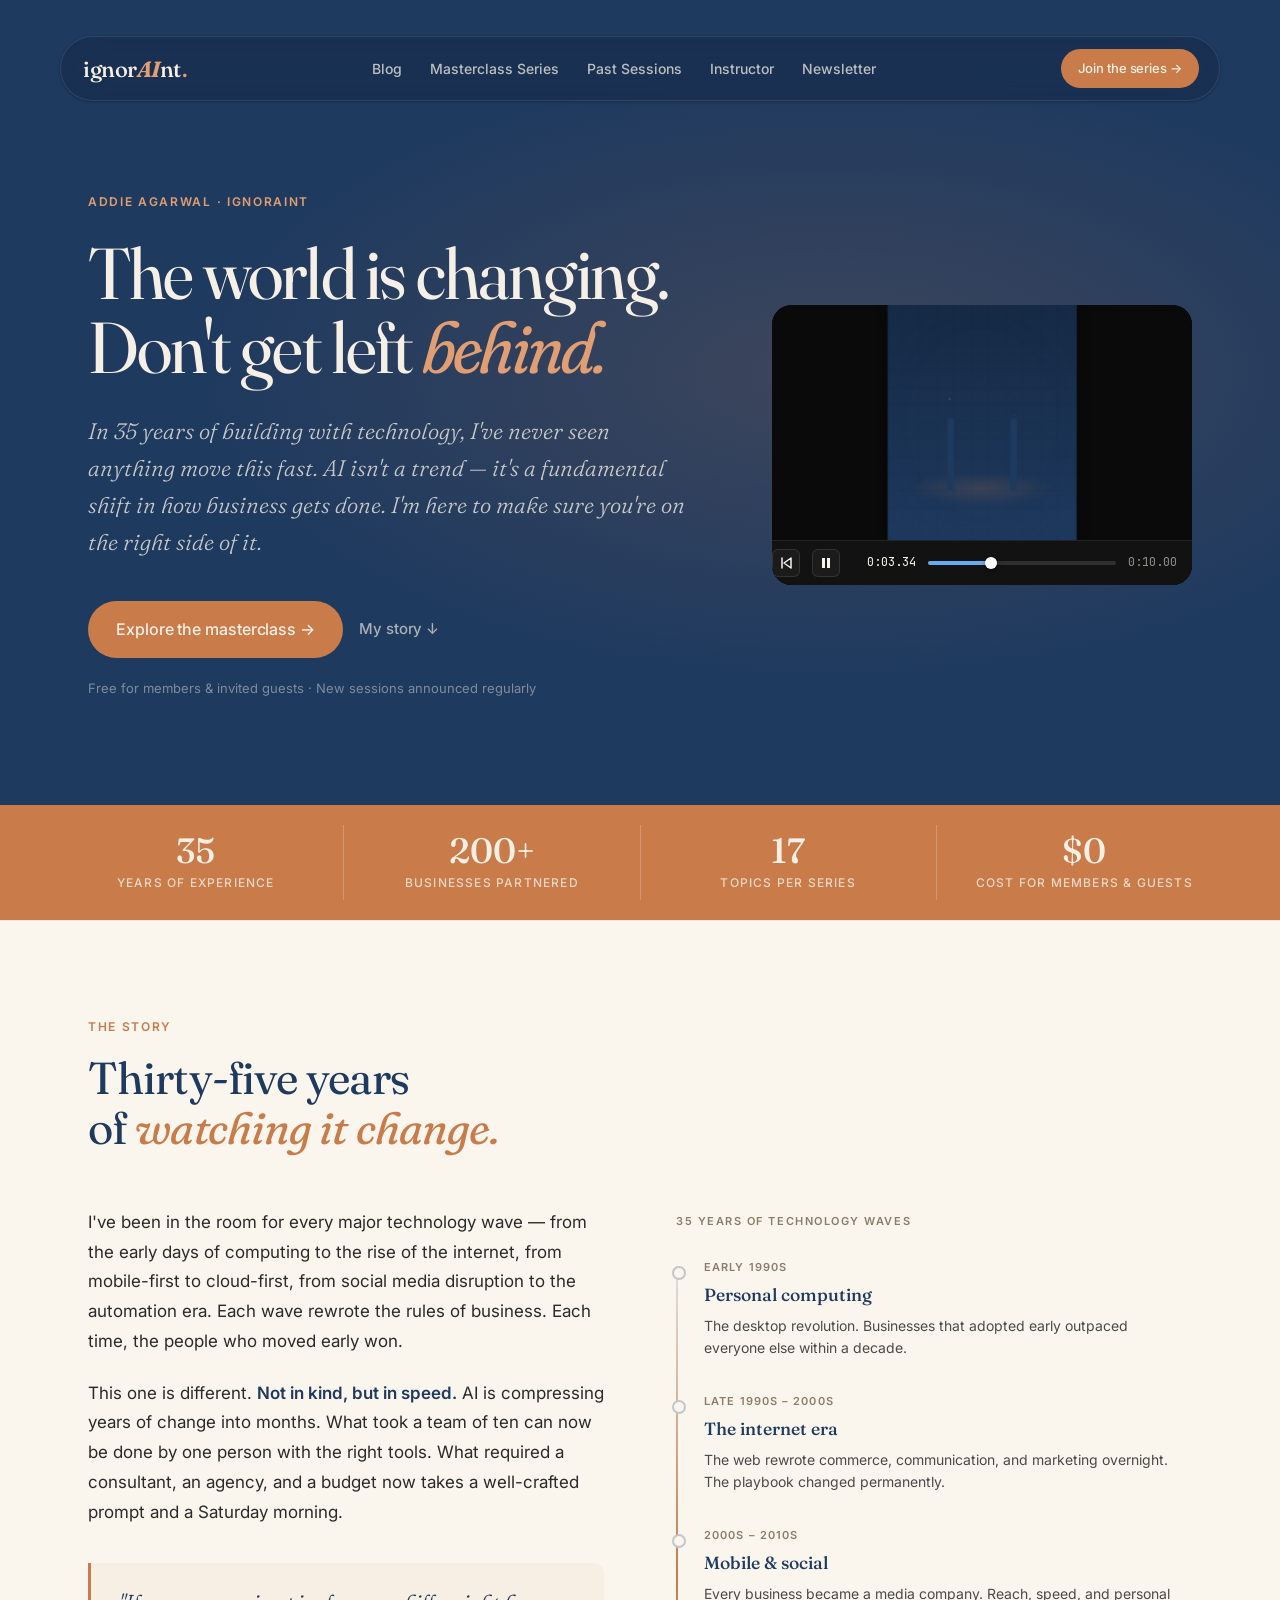
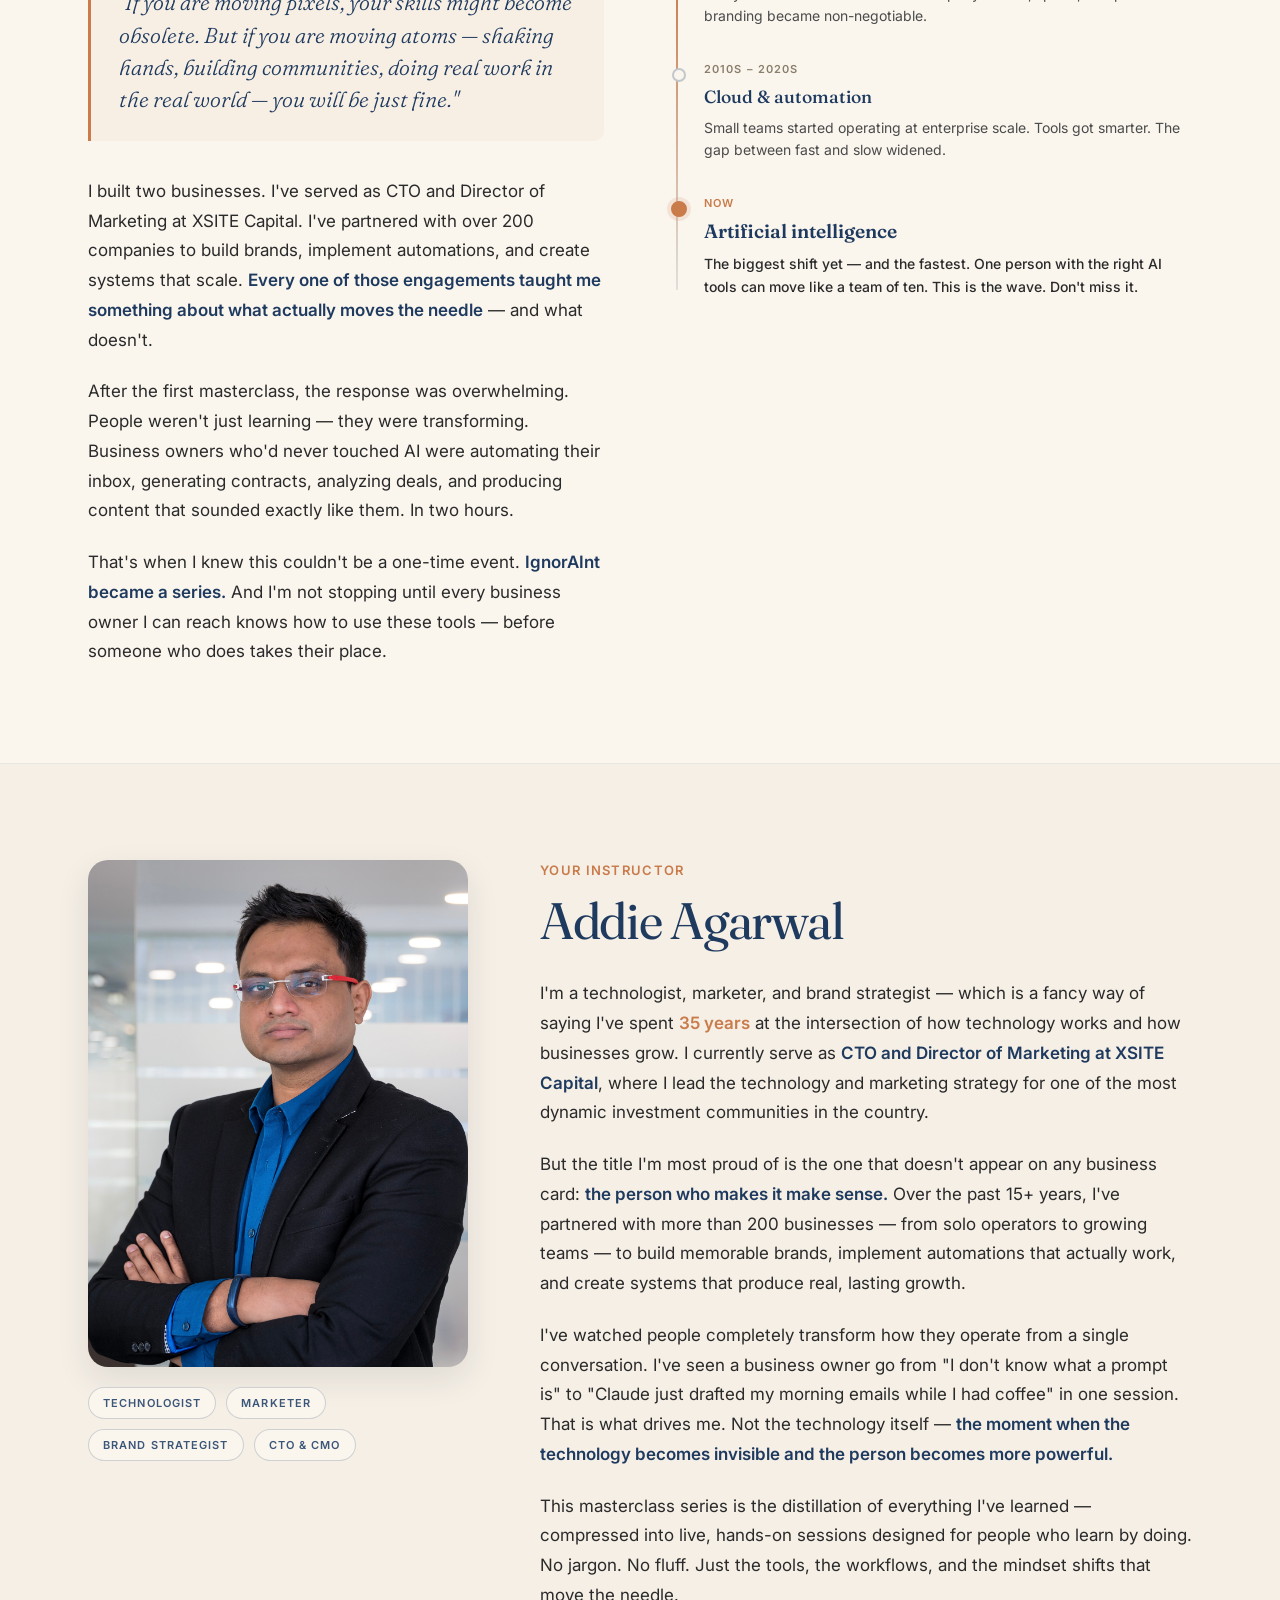
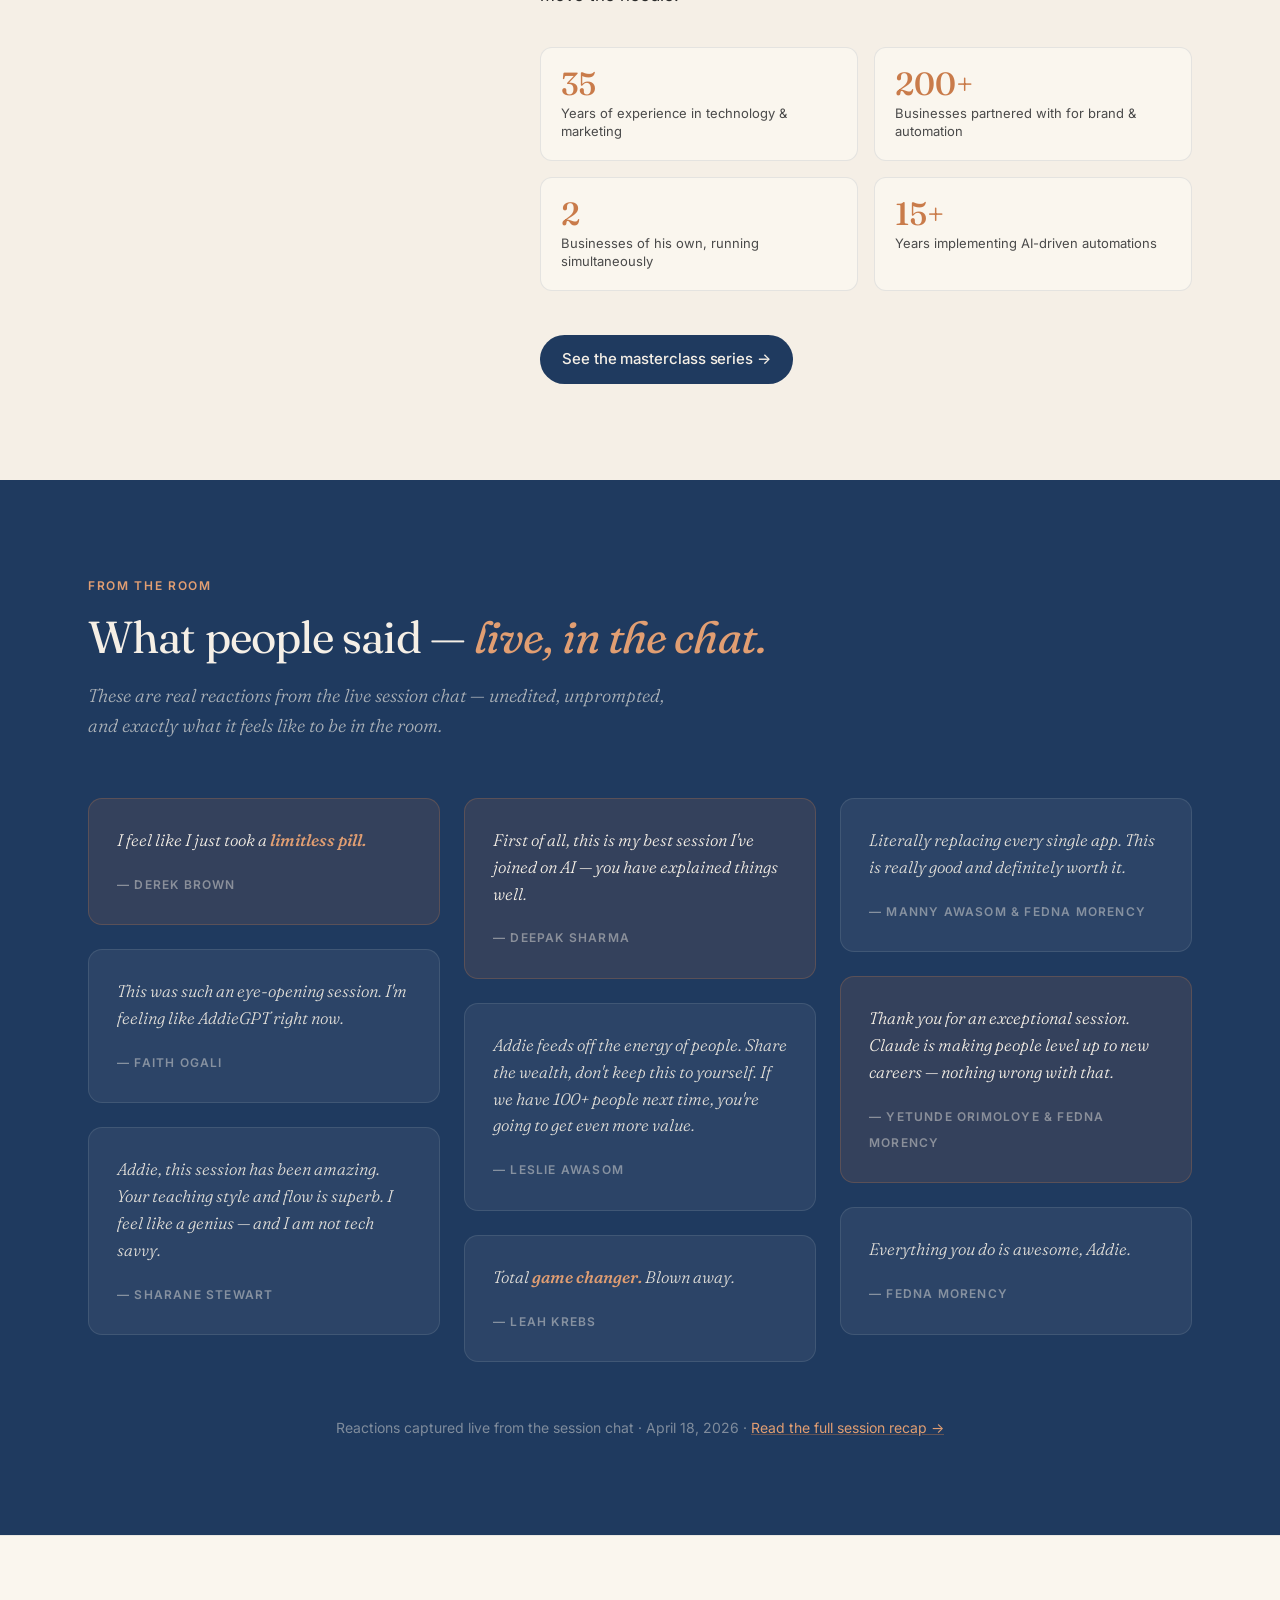
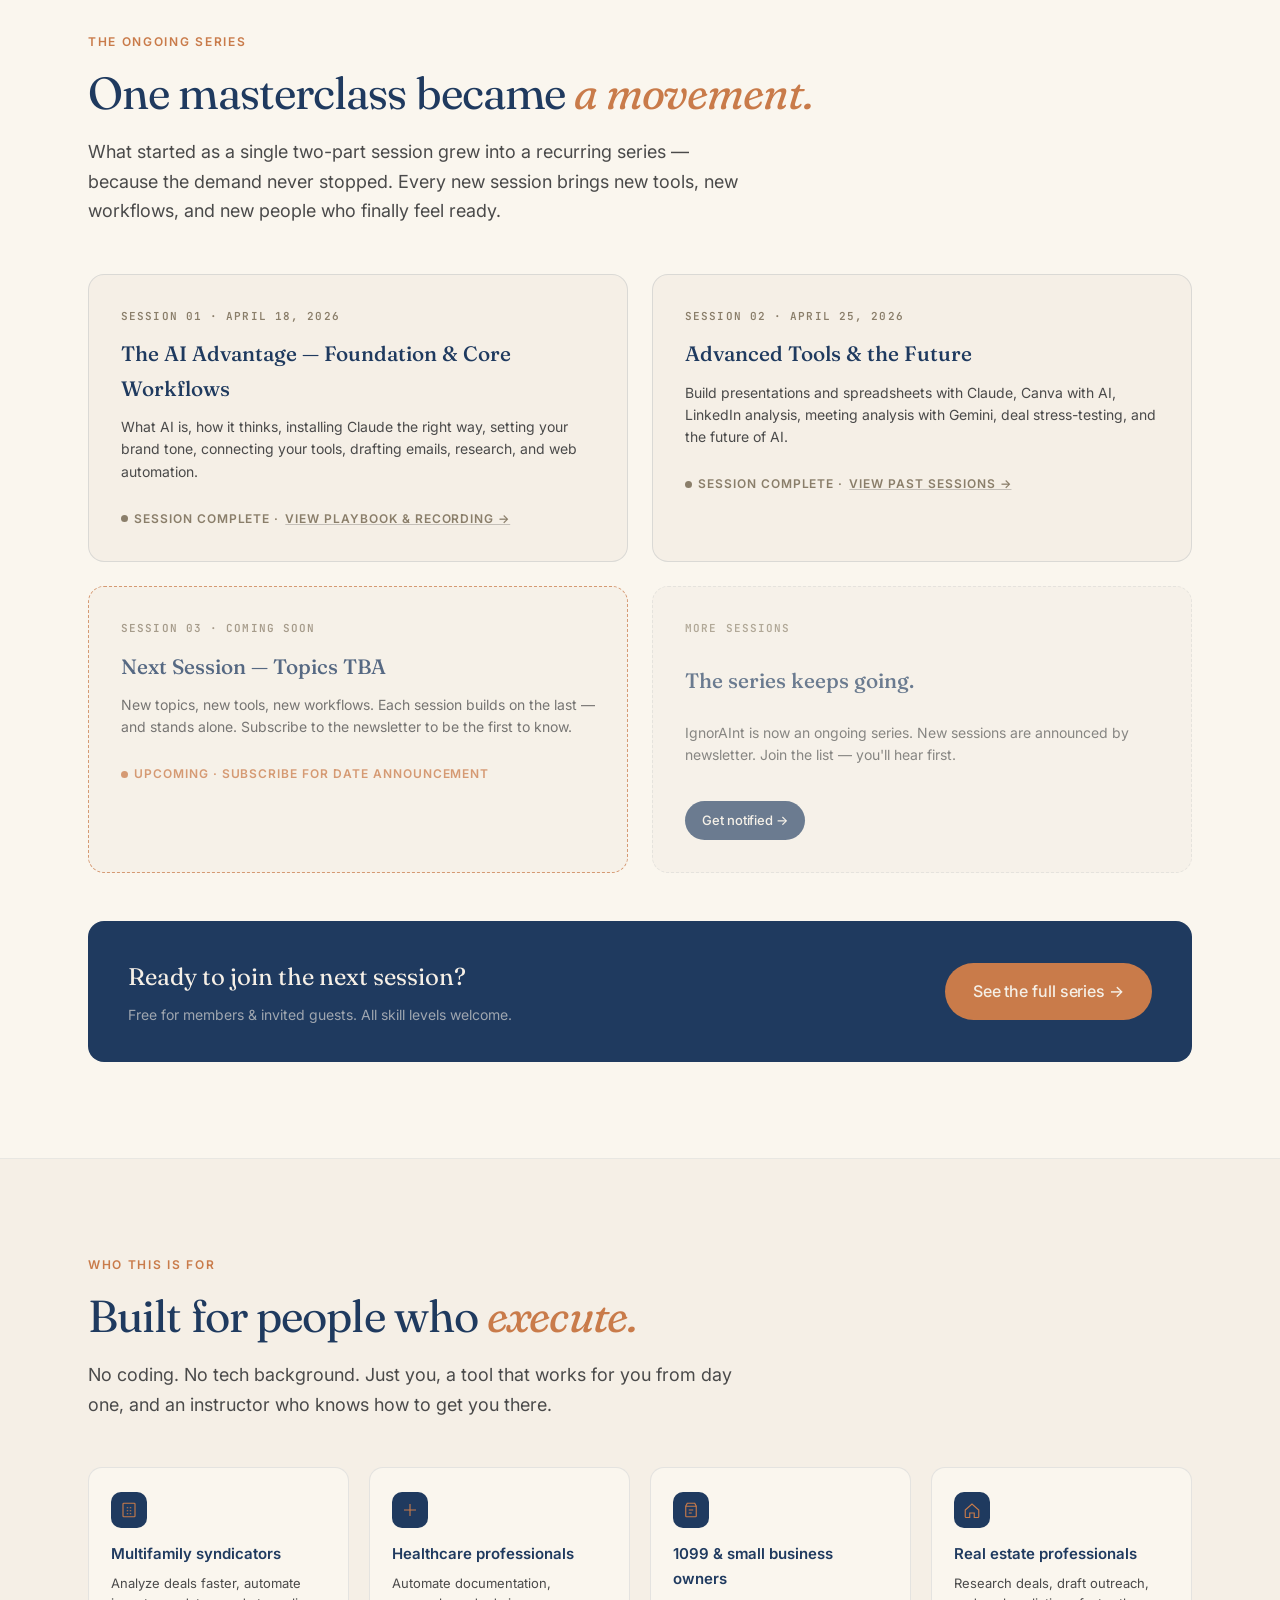
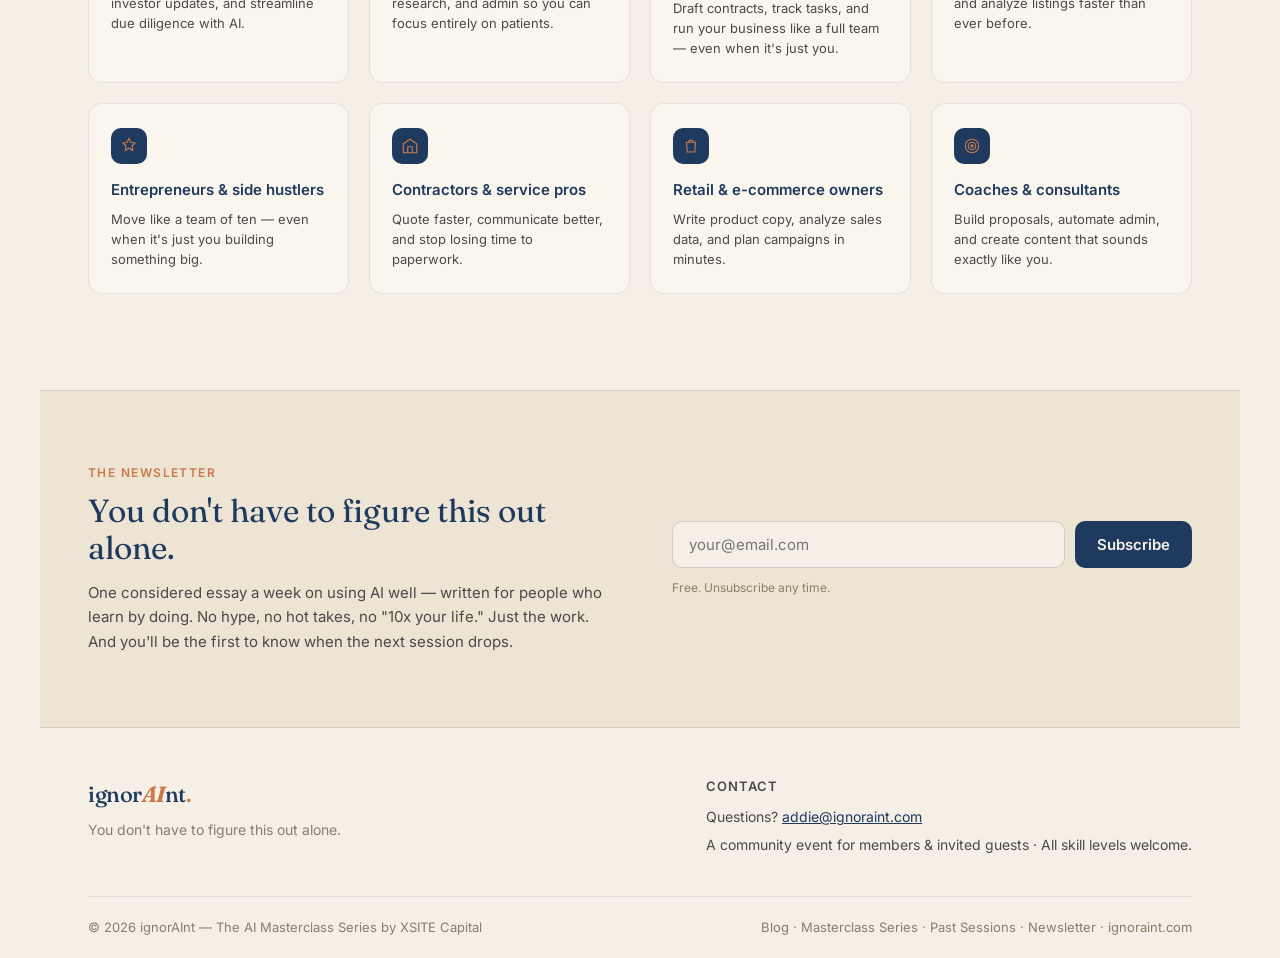
==== index.html @ 5e2929aa "Hero: arch animation replaces photo, blue extends behind nav - Wrap nav + hero + stat-bar in .page-h" ====
<!doctype html>
<html lang="en">
<head>
<meta charset="utf-8">
<title>IgnorAInt — AI Education for Business Owners, with Addie Agarwal</title>
<meta name="viewport" content="width=device-width,initial-scale=1">
<meta name="description" content="Addie Agarwal — technologist, marketer, and brand strategist with 35 years of experience — is teaching everyday business owners how to use AI. Don't get left behind.">
<meta name="author" content="Addie Agarwal">
<link rel="canonical" href="https://ignoraint.com/">

<!-- Open Graph -->
<meta property="og:type" content="website">
<meta property="og:site_name" content="IgnorAInt">
<meta property="og:title" content="IgnorAInt — AI Education for Business Owners, with Addie Agarwal">
<meta property="og:description" content="35 years building with technology. Now teaching business owners how to use AI before it's too late.">
<meta property="og:url" content="https://ignoraint.com/">
<meta property="og:image" content="https://ignoraint.com/assets/og-default.png">
<meta property="og:image:width" content="1200">
<meta property="og:image:height" content="630">
<meta property="og:locale" content="en_US">

<!-- Twitter -->
<meta name="twitter:card" content="summary_large_image">
<meta name="twitter:title" content="IgnorAInt — AI Education for Business Owners, with Addie Agarwal">
<meta name="twitter:description" content="35 years building with technology. Now teaching business owners how to use AI.">
<meta name="twitter:image" content="https://ignoraint.com/assets/og-default.png">

<!-- Icons -->
<link rel="icon" type="image/x-icon" href="/favicon.ico">
<link rel="icon" type="image/svg+xml" href="assets/mark.svg">
<link rel="apple-touch-icon" href="assets/mark.svg">

<!-- Fonts -->
<link rel="preconnect" href="https://fonts.googleapis.com">
<link rel="preconnect" href="https://fonts.gstatic.com" crossorigin>
<link href="https://fonts.googleapis.com/css2?family=Fraunces:opsz,wght@9..144,300;9..144,400;9..144,500;9..144,600;9..144,700;9..144,800&family=Inter:wght@300;400;500;600;700&display=swap" rel="stylesheet">

<!-- Design tokens -->
<link rel="stylesheet" href="colors_and_type.css">

<style>
/* ===================================================
   IgnorAInt — NEW HOMEPAGE
   Addie Agarwal · AI for Business Owners
=================================================== */

* { box-sizing: border-box; }

body {
  margin: 0;
  background: var(--paper);
  color: var(--fg-1);
  font-family: var(--font-sans);
  font-size: var(--fs-16);
  line-height: var(--lh-relaxed);
  -webkit-font-smoothing: antialiased;
  -moz-osx-font-smoothing: grayscale;
}

h1, h2, h3, h4, h5, h6 { margin: 0; }
p { margin: 0; }

.wrap {
  max-width: 1200px;
  margin: 0 auto;
  padding: 0 48px;
}

::selection { background: var(--ember); color: var(--paper); }
:focus-visible { outline: 2px solid var(--ember); outline-offset: 2px; border-radius: 4px; }

/* ============ NAV ============ */
.site-nav-outer {
  position: sticky;
  top: 16px;
  z-index: 50;
  padding: 0 24px;
  margin-top: 16px;
}
.site-nav {
  max-width: 1160px;
  margin: 0 auto;
  display: flex;
  align-items: center;
  justify-content: space-between;
  padding: 12px 20px 12px 22px;
  background: rgba(245, 239, 230, 0.82);
  backdrop-filter: blur(18px);
  -webkit-backdrop-filter: blur(18px);
  border: 1px solid rgba(31,58,95,0.14);
  border-radius: 999px;
  box-shadow: 0 1px 3px rgba(31,38,47,.08), 0 1px 2px rgba(31,38,47,.04);
}
.nav-word {
  font-family: var(--font-serif);
  font-weight: 500;
  font-size: 22px;
  letter-spacing: -0.02em;
  color: var(--ink);
  text-decoration: none;
  display: inline-flex;
  align-items: baseline;
}
.nav-word .ai { color: var(--ember); font-weight: 700; font-style: italic; }
.nav-word .dot-period { color: var(--ember); margin-left: 1px; }
.nav-mid {
  display: flex;
  gap: 28px;
  font-family: var(--font-sans);
  font-size: 14px;
  font-weight: 500;
}
.nav-mid a {
  color: var(--fg-1);
  text-decoration: none;
  transition: color 200ms;
}
.nav-mid a:hover { color: var(--ember); }
.btn {
  font-family: var(--font-sans);
  font-size: 15px;
  font-weight: 500;
  padding: 12px 22px;
  border-radius: 999px;
  border: none;
  cursor: pointer;
  text-decoration: none;
  display: inline-flex;
  align-items: center;
  gap: 8px;
  transition: all 200ms;
  letter-spacing: -0.005em;
  white-space: nowrap;
}
.btn-sm { font-size: 13px; padding: 9px 17px; }
.btn-primary { background: var(--ink); color: var(--paper); }
.btn-primary:hover { background: var(--ink-deep); transform: translateY(-1px); box-shadow: 0 4px 12px rgba(31,38,47,.08); }
.btn-accent { background: var(--ember); color: var(--paper); }
.btn-accent:hover { background: var(--ember-deep); transform: translateY(-1px); }
.btn-ghost { background: transparent; color: var(--ink); padding: 12px 4px; }
.btn-ghost:hover { color: var(--ember); }

/* Mobile nav */
.nav-toggle {
  display: none;
  flex-direction: column;
  justify-content: center;
  align-items: center;
  width: 40px; height: 40px;
  background: transparent;
  border: none;
  cursor: pointer;
  border-radius: 8px;
  position: relative;
}
.nav-toggle span {
  position: absolute;
  width: 20px; height: 1.5px;
  background: var(--ink);
  transition: all 200ms;
}
.nav-toggle span:nth-child(1) { top: 13px; }
.nav-toggle span:nth-child(2) { top: 19px; }
.nav-toggle span:nth-child(3) { top: 25px; }
.nav-toggle[aria-expanded="true"] span:nth-child(1) { top: 19px; transform: rotate(45deg); }
.nav-toggle[aria-expanded="true"] span:nth-child(2) { opacity: 0; }
.nav-toggle[aria-expanded="true"] span:nth-child(3) { top: 19px; transform: rotate(-45deg); }
.nav-drawer {
  display: none;
  flex-direction: column;
  background: var(--paper-tint);
  border: 1px solid rgba(31,58,95,.1);
  border-radius: 16px;
  margin-top: 8px;
  padding: 8px 0;
  box-shadow: 0 4px 12px rgba(31,38,47,.08);
}
.nav-drawer.open { display: flex; }
.nav-drawer a {
  font-size: 15px;
  font-weight: 500;
  color: var(--fg-1);
  text-decoration: none;
  padding: 14px 22px;
  border-bottom: 1px solid rgba(31,58,95,.06);
  transition: color 180ms;
}
.nav-drawer a:last-child { border-bottom: none; }
.nav-drawer a:hover { color: var(--ember); }
@media (max-width: 800px) {
  .nav-mid { display: none; }
  .nav-toggle { display: flex; }
  .site-nav-outer { padding: 0 16px; }
  .site-nav { padding: 10px 14px 10px 18px; }
  .nav-word { font-size: 19px; }
}

/* ============ HERO ============ */
.hero-outer {
  color: var(--paper);
  min-height: 80vh;
  display: flex;
  align-items: center;
  position: relative;
  overflow: hidden;
}
.hero-outer::before {
  content: '';
  position: absolute;
  inset: 0;
  background: radial-gradient(ellipse 70% 60% at 65% 40%, rgba(201,123,74,0.18) 0%, transparent 70%);
  pointer-events: none;
}
.hero-grid {
  max-width: 1200px;
  margin: 0 auto;
  padding: 96px 48px;
  display: grid;
  grid-template-columns: 1fr 420px;
  gap: 80px;
  align-items: center;
  position: relative;
  z-index: 1;
  width: 100%;
}
.hero-kicker {
  font-family: var(--font-sans);
  font-size: 12px;
  font-weight: 600;
  text-transform: uppercase;
  letter-spacing: 0.14em;
  color: var(--ember-soft);
  margin-bottom: 24px;
}
.hero-h1 {
  font-family: var(--font-serif);
  font-weight: 400;
  font-size: clamp(2.8rem, 5vw + 0.5rem, 5.5rem);
  line-height: 1.04;
  letter-spacing: -0.025em;
  color: var(--paper);
  margin: 0 0 28px;
  font-variation-settings: "opsz" 96, "SOFT" 10;
}
.hero-h1 em {
  color: var(--ember-soft);
  font-style: italic;
  font-variation-settings: "opsz" 96, "SOFT" 80;
}
.hero-lede {
  font-family: var(--font-serif);
  font-weight: 300;
  font-size: clamp(1.1rem, 2vw, 1.4rem);
  line-height: 1.65;
  color: rgba(245,239,230,0.78);
  font-style: italic;
  margin: 0 0 40px;
  max-width: 54ch;
  font-variation-settings: "opsz" 24, "SOFT" 50;
}
.hero-ctas {
  display: flex;
  gap: 16px;
  flex-wrap: wrap;
  align-items: center;
}
.hero-ctas .btn-primary {
  background: var(--ember);
  color: var(--paper);
  font-size: 16px;
  padding: 15px 28px;
}
.hero-ctas .btn-primary:hover { background: var(--ember-deep); }
.hero-ctas .btn-ghost {
  color: rgba(245,239,230,0.65);
  font-size: 15px;
  padding: 0;
}
.hero-ctas .btn-ghost:hover { color: var(--ember-soft); }
.hero-note {
  margin-top: 20px;
  font-size: 13px;
  color: rgba(245,239,230,0.45);
  font-family: var(--font-sans);
}
.hero-portrait-wrap {
  position: relative;
}
.hero-portrait {
  width: 100%;
  aspect-ratio: 3/4;
  object-fit: cover;
  object-position: top center;
  border-radius: 20px;
  display: block;
  filter: brightness(0.95) contrast(1.04);
  box-shadow: 0 24px 64px rgba(0,0,0,0.4);
}
.hero-portrait-label {
  position: absolute;
  bottom: -18px;
  left: 50%;
  transform: translateX(-50%);
  background: var(--ember);
  color: var(--paper);
  font-family: var(--font-sans);
  font-size: 12px;
  font-weight: 600;
  text-transform: uppercase;
  letter-spacing: 0.1em;
  padding: 8px 20px;
  border-radius: 999px;
  white-space: nowrap;
  box-shadow: 0 4px 14px rgba(201,123,74,0.4);
}

/* Stat bar under hero */
.stat-bar {
  background: var(--ember);
  color: var(--paper);
  padding: 20px 48px;
}
.stat-bar-inner {
  max-width: 1200px;
  margin: 0 auto;
  display: flex;
  gap: 0;
  align-items: center;
}
.stat-item {
  flex: 1;
  text-align: center;
  padding: 8px 20px;
  border-right: 1px solid rgba(245,239,230,0.25);
}
.stat-item:last-child { border-right: none; }
.stat-num {
  font-family: var(--font-serif);
  font-size: 2.2rem;
  font-weight: 500;
  line-height: 1;
  font-variation-settings: "opsz" 36;
}
.stat-label {
  font-size: 12px;
  font-weight: 500;
  text-transform: uppercase;
  letter-spacing: 0.1em;
  margin-top: 4px;
  opacity: 0.8;
}

/* ============ SECTION BASE ============ */
.section {
  padding: 96px 0;
}
.section-inner {
  max-width: 1200px;
  margin: 0 auto;
  padding: 0 48px;
}
.eyebrow-inline {
  font-family: var(--font-sans);
  font-size: 12px;
  font-weight: 600;
  text-transform: uppercase;
  letter-spacing: 0.14em;
  color: var(--ember);
  display: block;
  margin-bottom: 16px;
}
.section-title {
  font-family: var(--font-serif);
  font-weight: 400;
  font-size: clamp(2rem, 3.5vw, 3rem);
  line-height: 1.1;
  letter-spacing: -0.02em;
  color: var(--ink);
  font-variation-settings: "opsz" 48;
  margin: 0 0 20px;
}
.section-title em {
  color: var(--ember);
  font-style: italic;
  font-variation-settings: "opsz" 48, "SOFT" 60;
}
.section-sub {
  font-size: var(--fs-18);
  color: var(--fg-2);
  max-width: 60ch;
  line-height: 1.65;
}

/* ============ STORY SECTION ============ */
.story-section {
  background: var(--paper-tint);
  border-top: 1px solid rgba(31,58,95,0.08);
  border-bottom: 1px solid rgba(31,58,95,0.08);
}
.story-header {
  margin-bottom: 56px;
}
.story-grid {
  display: grid;
  grid-template-columns: 1fr 1fr;
  gap: 72px;
  align-items: start;
}
.story-text p {
  font-family: var(--font-sans);
  font-size: 17px;
  line-height: 1.75;
  color: var(--fg-1);
  margin-bottom: 22px;
}
.story-text p:last-child { margin-bottom: 0; }
.story-text strong { color: var(--ink); font-weight: 600; }
.story-pull {
  border-left: 3px solid var(--ember);
  padding: 24px 28px;
  margin: 36px 0;
  background: rgba(201,123,74,0.06);
  border-radius: 0 10px 10px 0;
}
.story-pull blockquote {
  font-family: var(--font-serif);
  font-style: italic;
  font-weight: 300;
  font-size: 1.35rem;
  line-height: 1.5;
  color: var(--ink);
  margin: 0;
  font-variation-settings: "opsz" 24, "SOFT" 60;
}
/* Timeline */
.story-timeline {
  padding-top: 4px;
}
.timeline-label {
  font-family: var(--font-sans);
  font-size: 11px;
  font-weight: 600;
  text-transform: uppercase;
  letter-spacing: 0.14em;
  color: var(--fg-3);
  margin-bottom: 28px;
}
.tl-items {
  display: flex;
  flex-direction: column;
  gap: 0;
  position: relative;
}
.tl-items::before {
  content: '';
  position: absolute;
  left: 0;
  top: 8px;
  bottom: 8px;
  width: 2px;
  background: linear-gradient(to bottom, rgba(31,58,95,0.12), var(--ember), rgba(31,58,95,0.12));
}
.tl-item {
  padding: 0 0 32px 28px;
  position: relative;
}
.tl-item::before {
  content: '';
  position: absolute;
  left: -4px;
  top: 8px;
  width: 10px;
  height: 10px;
  border-radius: 50%;
  background: var(--paper-tint);
  border: 2px solid rgba(31,58,95,0.25);
}
.tl-item:last-child { padding-bottom: 0; }
.tl-item-now::before {
  background: var(--ember);
  border-color: var(--ember);
  width: 12px;
  height: 12px;
  left: -5px;
  top: 7px;
  box-shadow: 0 0 0 4px rgba(201,123,74,0.15);
}
.tl-era {
  font-family: var(--font-sans);
  font-size: 11px;
  font-weight: 600;
  text-transform: uppercase;
  letter-spacing: 0.1em;
  color: var(--fg-3);
  margin-bottom: 4px;
}
.tl-item-now .tl-era { color: var(--ember); }
.tl-title {
  font-family: var(--font-serif);
  font-weight: 500;
  font-size: 1.1rem;
  color: var(--ink);
  margin-bottom: 6px;
  font-variation-settings: "opsz" 18;
}
.tl-item-now .tl-title {
  font-size: 1.2rem;
  font-weight: 600;
}
.tl-desc {
  font-size: 14px;
  color: var(--fg-2);
  line-height: 1.6;
}
.tl-item-now .tl-desc { color: var(--fg-1); font-weight: 500; }

/* ============ ABOUT / INSTRUCTOR ============ */
.instructor-section {
  background: var(--paper);
}
.instructor-grid {
  display: grid;
  grid-template-columns: 380px 1fr;
  gap: 72px;
  align-items: start;
}
.instructor-portrait-wrap {
  position: sticky;
  top: 100px;
}
.instructor-portrait {
  width: 100%;
  aspect-ratio: 3/4;
  object-fit: cover;
  object-position: top center;
  border-radius: 20px;
  display: block;
  box-shadow: 0 12px 32px rgba(31,38,47,.1);
}
.instructor-badge {
  display: flex;
  gap: 10px;
  margin-top: 20px;
  flex-wrap: wrap;
}
.badge {
  font-family: var(--font-sans);
  font-size: 11px;
  font-weight: 600;
  text-transform: uppercase;
  letter-spacing: 0.1em;
  padding: 6px 14px;
  border-radius: 999px;
  border: 1.5px solid rgba(31,58,95,0.2);
  color: var(--ink-soft);
  background: var(--paper-tint);
}
.instructor-content {}
.instructor-role {
  font-family: var(--font-sans);
  font-size: 13px;
  font-weight: 600;
  text-transform: uppercase;
  letter-spacing: 0.1em;
  color: var(--ember);
  margin-bottom: 12px;
}
.instructor-name {
  font-family: var(--font-serif);
  font-weight: 400;
  font-size: clamp(2.2rem, 4vw, 3.5rem);
  line-height: 1.05;
  letter-spacing: -0.025em;
  color: var(--ink);
  margin-bottom: 32px;
  font-variation-settings: "opsz" 72;
}
.instructor-bio p {
  font-size: 17px;
  line-height: 1.75;
  color: var(--fg-1);
  margin-bottom: 22px;
}
.instructor-bio p:last-child { margin-bottom: 0; }
.instructor-bio strong { color: var(--ink); font-weight: 600; }
.instructor-bio em {
  color: var(--ember);
  font-style: normal;
  font-weight: 600;
}
.credentials-grid {
  display: grid;
  grid-template-columns: 1fr 1fr;
  gap: 16px;
  margin: 36px 0;
}
.credential-card {
  background: var(--paper-tint);
  border: 1px solid rgba(31,58,95,0.1);
  border-radius: 12px;
  padding: 20px;
}
.credential-num {
  font-family: var(--font-serif);
  font-size: 2rem;
  font-weight: 500;
  color: var(--ember);
  line-height: 1;
  font-variation-settings: "opsz" 36;
}
.credential-label {
  font-size: 13px;
  color: var(--fg-2);
  margin-top: 4px;
  line-height: 1.4;
}

/* ============ TESTIMONIALS ============ */
.testimonials-section {
  background: var(--ink);
  color: var(--paper);
  padding: 96px 0;
}
.testimonials-section .eyebrow-inline { color: var(--ember-soft); }
.testimonials-section .section-title { color: var(--paper); }
.testimonials-section .section-title em {
  color: var(--ember-soft);
  font-style: italic;
}
.testi-intro {
  font-family: var(--font-serif);
  font-style: italic;
  font-weight: 300;
  font-size: 1.15rem;
  color: rgba(245,239,230,0.65);
  margin-top: 12px;
  max-width: 55ch;
  line-height: 1.65;
  font-variation-settings: "opsz" 20, "SOFT" 50;
}
.testimonials-masonry {
  column-count: 3;
  column-gap: 24px;
  margin-top: 56px;
}
.testi-card {
  break-inside: avoid;
  background: rgba(245,239,230,0.06);
  border: 1px solid rgba(245,239,230,0.1);
  border-radius: 14px;
  padding: 28px;
  margin-bottom: 24px;
}
.testi-card blockquote {
  font-family: var(--font-serif);
  font-weight: 300;
  font-style: italic;
  font-size: 1.05rem;
  line-height: 1.6;
  color: rgba(245,239,230,0.9);
  margin: 0 0 16px;
  font-variation-settings: "opsz" 18, "SOFT" 50;
}
.testi-card blockquote em {
  color: var(--ember-soft);
  font-style: inherit;
  font-weight: 500;
}
.testi-card cite {
  font-family: var(--font-sans);
  font-size: 12px;
  font-weight: 600;
  text-transform: uppercase;
  letter-spacing: 0.1em;
  color: rgba(245,239,230,0.45);
  font-style: normal;
}
.testi-card.featured {
  background: rgba(201,123,74,0.12);
  border-color: rgba(201,123,74,0.25);
}
.testi-card.featured blockquote { color: var(--paper); }
.testi-source {
  text-align: center;
  margin-top: 48px;
}
.testi-source p {
  font-size: 14px;
  color: rgba(245,239,230,0.45);
}
.testi-source a {
  color: var(--ember-soft);
  text-decoration: underline;
  text-decoration-color: rgba(201,123,74,0.4);
}
.testi-source a:hover { color: var(--ember-soft); opacity: 0.8; }

/* ============ SERIES SECTION ============ */
.series-section {
  background: var(--paper-tint);
  border-top: 1px solid rgba(31,58,95,0.08);
  border-bottom: 1px solid rgba(31,58,95,0.08);
}
.series-grid {
  display: grid;
  grid-template-columns: repeat(2, 1fr);
  gap: 24px;
  margin-top: 48px;
}
.series-card {
  background: var(--paper);
  border: 1px solid rgba(31,58,95,0.12);
  border-radius: 16px;
  padding: 32px;
  position: relative;
  transition: box-shadow 200ms, transform 200ms;
}
.series-card:hover {
  box-shadow: 0 8px 24px rgba(31,38,47,.08);
  transform: translateY(-2px);
}
.series-card-num {
  font-family: var(--font-mono, monospace);
  font-size: 11px;
  font-weight: 600;
  text-transform: uppercase;
  letter-spacing: 0.1em;
  color: var(--fg-3);
  margin-bottom: 12px;
}
.series-card-title {
  font-family: var(--font-serif);
  font-weight: 500;
  font-size: 1.3rem;
  color: var(--ink);
  margin-bottom: 10px;
  font-variation-settings: "opsz" 20;
}
.series-card-desc {
  font-size: 14px;
  color: var(--fg-2);
  line-height: 1.6;
  margin-bottom: 20px;
}
.series-card-status {
  display: inline-flex;
  align-items: center;
  gap: 6px;
  font-size: 12px;
  font-weight: 600;
  text-transform: uppercase;
  letter-spacing: 0.08em;
}
.status-dot {
  width: 7px; height: 7px;
  border-radius: 50%;
}
.status-complete { color: var(--fg-3); }
.status-complete .status-dot { background: var(--fg-3); }
.status-upcoming { color: var(--ember); }
.status-upcoming .status-dot { background: var(--ember); animation: pulse 1.5s infinite; }
@keyframes pulse {
  0%, 100% { opacity: 1; }
  50% { opacity: 0.4; }
}
.series-cta-bar {
  margin-top: 48px;
  background: var(--ink);
  border-radius: 16px;
  padding: 36px 40px;
  display: flex;
  align-items: center;
  justify-content: space-between;
  gap: 24px;
  flex-wrap: wrap;
}
.series-cta-bar h3 {
  font-family: var(--font-serif);
  font-weight: 400;
  font-size: 1.5rem;
  color: var(--paper);
  margin-bottom: 6px;
  font-variation-settings: "opsz" 24;
}
.series-cta-bar p {
  font-size: 14px;
  color: rgba(245,239,230,0.6);
}

/* ============ WHO SECTION ============ */
.who-section { background: var(--paper); }
.audience-grid {
  display: grid;
  grid-template-columns: repeat(4, 1fr);
  gap: 20px;
  margin-top: 48px;
}
.aud-card {
  background: var(--paper-tint);
  border: 1px solid rgba(31,58,95,0.1);
  border-radius: 14px;
  padding: 24px 22px;
  transition: border-color 200ms, box-shadow 200ms;
}
.aud-card:hover {
  border-color: var(--ember);
  box-shadow: 0 4px 16px rgba(201,123,74,0.08);
}
.aud-mark {
  width: 36px; height: 36px;
  background: var(--ink);
  color: var(--ember);
  border-radius: 10px;
  display: flex;
  align-items: center;
  justify-content: center;
  margin-bottom: 14px;
}
.aud-title {
  font-family: var(--font-sans);
  font-weight: 600;
  font-size: 15px;
  color: var(--ink);
  margin-bottom: 6px;
}
.aud-desc {
  font-size: 13px;
  color: var(--fg-2);
  line-height: 1.55;
}

/* ============ NEWSLETTER BAND ============ */
.newsletter-band {
  background: var(--paper-deep);
  border-top: 1px solid rgba(31,58,95,0.12);
  border-bottom: 1px solid rgba(31,58,95,0.12);
  padding: 72px 48px;
  max-width: 1200px;
  margin: 0 auto;
  display: grid;
  grid-template-columns: 1fr 1fr;
  gap: 64px;
  align-items: center;
}
.nb-eyebrow {
  font-size: 12px;
  font-weight: 600;
  text-transform: uppercase;
  letter-spacing: 0.12em;
  color: var(--ember);
  margin-bottom: 10px;
}
.newsletter-band h3 {
  font-family: var(--font-serif);
  font-weight: 400;
  font-size: 2rem;
  color: var(--ink);
  line-height: 1.15;
  margin-bottom: 14px;
  font-variation-settings: "opsz" 32;
}
.nb-sub {
  font-size: 15px;
  color: var(--fg-2);
  line-height: 1.65;
}
.nb-row {
  display: flex;
  gap: 10px;
  margin-bottom: 10px;
}
.nb-row input {
  flex: 1;
  padding: 13px 16px;
  font-size: 15px;
  border: 1.5px solid rgba(31,58,95,0.18);
  border-radius: 10px;
  background: var(--paper);
  color: var(--ink);
  font-family: inherit;
  transition: border-color 180ms;
}
.nb-row input:focus {
  outline: none;
  border-color: var(--ember);
}
.nb-btn {
  padding: 13px 22px;
  background: var(--ink);
  color: var(--paper);
  border: none;
  border-radius: 10px;
  font-size: 15px;
  font-weight: 600;
  font-family: inherit;
  cursor: pointer;
  transition: background 180ms;
  white-space: nowrap;
}
.nb-btn:hover { background: var(--ink-deep); }
.nb-foot {
  font-size: 12px;
  color: var(--fg-3);
}

/* ============ FOOTER ============ */
.site-footer {
  max-width: 1200px;
  margin: 0 auto;
  padding: 0 48px;
}
.footer-top {
  display: flex;
  justify-content: space-between;
  gap: 40px;
  padding: 48px 0 36px;
  border-bottom: 1px solid rgba(31,58,95,0.1);
  flex-wrap: wrap;
}
.footer-wordmark {
  font-family: var(--font-serif);
  font-weight: 500;
  font-size: 22px;
  letter-spacing: -0.02em;
  color: var(--ink);
}
.footer-wordmark .ai { color: var(--ember); font-weight: 700; font-style: italic; }
.footer-wordmark .dot-period { color: var(--ember); }
.footer-tag {
  font-size: 14px;
  color: var(--fg-3);
  margin-top: 6px;
}
.footer-contact h4 {
  font-size: 13px;
  font-weight: 600;
  text-transform: uppercase;
  letter-spacing: 0.08em;
  color: var(--fg-2);
  margin-bottom: 8px;
}
.footer-contact p {
  font-size: 14px;
  color: var(--fg-2);
  margin-bottom: 4px;
}
.footer-contact a { color: var(--ink); }
.footer-contact a:hover { color: var(--ember); }
.footer-bot {
  display: flex;
  justify-content: space-between;
  align-items: center;
  padding: 20px 0;
  font-size: 13px;
  color: var(--fg-3);
  flex-wrap: wrap;
  gap: 8px;
}
.footer-bot a { color: inherit; text-decoration: none; }
.footer-bot a:hover { color: var(--ember); }

/* ============ DARK TOP WRAP — nav sits inside blue hero ============ */
.page-hero-wrap {
  background: var(--ink);
  position: relative;
}
/* Nav overrides inside the dark hero */
.page-hero-wrap .site-nav-outer {
  margin-top: 0;
  padding-top: 20px;
}
.page-hero-wrap .site-nav {
  background: rgba(20, 40, 72, 0.55);
  backdrop-filter: blur(20px);
  -webkit-backdrop-filter: blur(20px);
  border-color: rgba(245, 239, 230, 0.1);
  box-shadow: 0 1px 3px rgba(0,0,0,0.25);
}
.page-hero-wrap .nav-word { color: var(--paper); }
.page-hero-wrap .nav-word .ai { color: var(--ember-soft); }
.page-hero-wrap .nav-word .dot-period { color: var(--ember-soft); }
.page-hero-wrap .nav-mid a { color: rgba(245,239,230,0.75); }
.page-hero-wrap .nav-mid a:hover { color: var(--ember-soft); }
.page-hero-wrap .nav-toggle span { background: var(--paper); }
.page-hero-wrap .btn-primary {
  background: var(--ember);
  color: var(--paper);
}
.page-hero-wrap .btn-primary:hover { background: var(--ember-deep); }
/* Drawer stays readable */
.page-hero-wrap .nav-drawer {
  background: rgba(20,40,72,0.96);
  border-color: rgba(245,239,230,0.1);
}
.page-hero-wrap .nav-drawer a { color: rgba(245,239,230,0.8); border-bottom-color: rgba(245,239,230,0.07); }
.page-hero-wrap .nav-drawer a:hover { color: var(--ember-soft); }

/* ============ ARCH ANIMATION FRAME ============ */
.hero-arch-wrap {
  position: relative;
  display: flex;
  align-items: center;
  justify-content: center;
}
.hero-arch-frame {
  width: 100%;
  aspect-ratio: 3/2;
  border: none;
  display: block;
  background: transparent;
  border-radius: 20px;
  overflow: hidden;
}

/* ============ RESPONSIVE ============ */
@media (max-width: 960px) {
  .hero-grid { grid-template-columns: 1fr; gap: 48px; }
  .hero-arch-wrap { max-width: 480px; margin: 0 auto; }
  .story-grid { grid-template-columns: 1fr; }
  .tl-items::before { left: 0; }
  .instructor-grid { grid-template-columns: 1fr; }
  .instructor-portrait-wrap { max-width: 360px; position: static; }
  .testimonials-masonry { column-count: 2; }
  .series-grid { grid-template-columns: 1fr; }
  .audience-grid { grid-template-columns: 1fr 1fr; }
  .newsletter-band { grid-template-columns: 1fr; gap: 32px; }
}
@media (max-width: 640px) {
  .wrap, .section-inner, .newsletter-band, .site-footer { padding-left: 24px; padding-right: 24px; }
  .hero-grid { padding: 72px 24px; }
  .stat-bar { padding: 16px 24px; }
  .stat-bar-inner { flex-wrap: wrap; gap: 12px; }
  .stat-item { border-right: none; border-bottom: 1px solid rgba(245,239,230,0.2); flex: 0 0 45%; }
  .stat-item:nth-child(2n) { border-right: none; }
  .testimonials-masonry { column-count: 1; }
  .audience-grid { grid-template-columns: 1fr; }
  .credentials-grid { grid-template-columns: 1fr; }
  .series-cta-bar { flex-direction: column; align-items: flex-start; }
}
</style>
</head>
<body>

<!-- ============ DARK HERO WRAP (nav + hero share the blue) ============ -->
<div class="page-hero-wrap">

<!-- ============ NAV ============ -->
<div class="site-nav-outer">
  <nav class="site-nav">
    <a class="nav-word" href="index.html">ignor<span class="ai">AI</span>nt<span class="dot-period">.</span></a>
    <div class="nav-mid">
      <a href="blog/">Blog</a>
      <a href="masterclass-series.html">Masterclass Series</a>
      <a href="past-sessions.html">Past Sessions</a>
      <a href="#instructor">Instructor</a>
      <a href="#newsletter">Newsletter</a>
    </div>
    <button class="nav-toggle" id="nav-toggle" aria-label="Toggle menu" aria-controls="nav-drawer" aria-expanded="false">
      <span></span><span></span><span></span>
    </button>
    <a href="masterclass-series.html" class="btn btn-primary btn-sm">Join the series →</a>
  </nav>
  <div class="nav-drawer" id="nav-drawer">
    <a href="blog/">Blog</a>
    <a href="masterclass-series.html">Masterclass Series</a>
    <a href="past-sessions.html">Past Sessions</a>
    <a href="#instructor">Instructor</a>
    <a href="#newsletter">Newsletter</a>
  </div>
</div>

<script>
  (function(){
    var t = document.getElementById('nav-toggle');
    var d = document.getElementById('nav-drawer');
    if (!t || !d) return;
    function close(){ d.classList.remove('open'); t.setAttribute('aria-expanded','false'); }
    t.addEventListener('click', function(){
      var open = d.classList.toggle('open');
      t.setAttribute('aria-expanded', open ? 'true' : 'false');
    });
    d.querySelectorAll('a').forEach(function(a){ a.addEventListener('click', close); });
  })();
</script>

<!-- ============ HERO ============ -->
<section class="hero-outer">
  <div class="hero-grid">
    <div class="hero-text">
      <div class="hero-kicker">Addie Agarwal · IgnorAInt</div>
      <h1 class="hero-h1">
        The world is changing.<br>
        Don't get left <em>behind.</em>
      </h1>
      <p class="hero-lede">
        In 35 years of building with technology, I've never seen anything move this fast. AI isn't a trend — it's a fundamental shift in how business gets done. I'm here to make sure you're on the right side of it.
      </p>
      <div class="hero-ctas">
        <a href="masterclass-series.html" class="btn btn-primary">Explore the masterclass →</a>
        <a href="#story" class="btn btn-ghost">My story ↓</a>
      </div>
      <p class="hero-note">Free for members &amp; invited guests · New sessions announced regularly</p>
    </div>
    <div class="hero-arch-wrap">
      <iframe
        src="Arch Animation _offline_.html"
        class="hero-arch-frame"
        scrolling="no"
        title="The IgnorAInt arch"
        loading="eager"
      ></iframe>
    </div>
  </div>
</section>

<!-- ============ STAT BAR (still inside dark wrap — acts as transition) ============ -->
<div class="stat-bar">
  <div class="stat-bar-inner">
    <div class="stat-item">
      <div class="stat-num">35</div>
      <div class="stat-label">Years of experience</div>
    </div>
    <div class="stat-item">
      <div class="stat-num">200+</div>
      <div class="stat-label">Businesses partnered</div>
    </div>
    <div class="stat-item">
      <div class="stat-num">17</div>
      <div class="stat-label">Topics per series</div>
    </div>
    <div class="stat-item">
      <div class="stat-num">$0</div>
      <div class="stat-label">Cost for members &amp; guests</div>
    </div>
  </div>
</div>

</div><!-- /page-hero-wrap -->

<!-- ============ STORY ============ -->
<section id="story" class="section story-section">
  <div class="section-inner">

    <div class="story-header">
      <span class="eyebrow-inline">The story</span>
      <h2 class="section-title">Thirty-five years<br>of <em>watching it change.</em></h2>
    </div>

    <div class="story-grid">
      <div class="story-text">
        <p>I've been in the room for every major technology wave — from the early days of computing to the rise of the internet, from mobile-first to cloud-first, from social media disruption to the automation era. Each wave rewrote the rules of business. Each time, the people who moved early won.</p>

        <p>This one is different. <strong>Not in kind, but in speed.</strong> AI is compressing years of change into months. What took a team of ten can now be done by one person with the right tools. What required a consultant, an agency, and a budget now takes a well-crafted prompt and a Saturday morning.</p>

        <div class="story-pull">
          <blockquote>"If you are moving pixels, your skills might become obsolete. But if you are moving atoms — shaking hands, building communities, doing real work in the real world — you will be just fine."</blockquote>
        </div>

        <p>I built two businesses. I've served as CTO and Director of Marketing at XSITE Capital. I've partnered with over 200 companies to build brands, implement automations, and create systems that scale. <strong>Every one of those engagements taught me something about what actually moves the needle</strong> — and what doesn't.</p>

        <p>After the first masterclass, the response was overwhelming. People weren't just learning — they were transforming. Business owners who'd never touched AI were automating their inbox, generating contracts, analyzing deals, and producing content that sounded exactly like them. In two hours.</p>

        <p>That's when I knew this couldn't be a one-time event. <strong>IgnorAInt became a series.</strong> And I'm not stopping until every business owner I can reach knows how to use these tools — before someone who does takes their place.</p>
      </div>

      <div class="story-timeline">
        <div class="timeline-label">35 years of technology waves</div>
        <div class="tl-items">
          <div class="tl-item">
            <div class="tl-era">Early 1990s</div>
            <div class="tl-title">Personal computing</div>
            <div class="tl-desc">The desktop revolution. Businesses that adopted early outpaced everyone else within a decade.</div>
          </div>
          <div class="tl-item">
            <div class="tl-era">Late 1990s – 2000s</div>
            <div class="tl-title">The internet era</div>
            <div class="tl-desc">The web rewrote commerce, communication, and marketing overnight. The playbook changed permanently.</div>
          </div>
          <div class="tl-item">
            <div class="tl-era">2000s – 2010s</div>
            <div class="tl-title">Mobile &amp; social</div>
            <div class="tl-desc">Every business became a media company. Reach, speed, and personal branding became non-negotiable.</div>
          </div>
          <div class="tl-item">
            <div class="tl-era">2010s – 2020s</div>
            <div class="tl-title">Cloud &amp; automation</div>
            <div class="tl-desc">Small teams started operating at enterprise scale. Tools got smarter. The gap between fast and slow widened.</div>
          </div>
          <div class="tl-item tl-item-now">
            <div class="tl-era">Now</div>
            <div class="tl-title">Artificial intelligence</div>
            <div class="tl-desc">The biggest shift yet — and the fastest. One person with the right AI tools can move like a team of ten. This is the wave. Don't miss it.</div>
          </div>
        </div>
      </div>
    </div>

  </div>
</section>

<!-- ============ INSTRUCTOR ============ -->
<section id="instructor" class="section instructor-section">
  <div class="section-inner">
    <div class="instructor-grid">
      <div class="instructor-portrait-wrap">
        <img src="assets/addie.jpg" alt="Addie Agarwal" class="instructor-portrait" />
        <div class="instructor-badge">
          <span class="badge">Technologist</span>
          <span class="badge">Marketer</span>
          <span class="badge">Brand Strategist</span>
          <span class="badge">CTO &amp; CMO</span>
        </div>
      </div>
      <div class="instructor-content">
        <div class="instructor-role">Your Instructor</div>
        <h2 class="instructor-name">Addie Agarwal</h2>

        <div class="instructor-bio">
          <p>I'm a technologist, marketer, and brand strategist — which is a fancy way of saying I've spent <em>35 years</em> at the intersection of how technology works and how businesses grow. I currently serve as <strong>CTO and Director of Marketing at XSITE Capital</strong>, where I lead the technology and marketing strategy for one of the most dynamic investment communities in the country.</p>

          <p>But the title I'm most proud of is the one that doesn't appear on any business card: <strong>the person who makes it make sense.</strong> Over the past 15+ years, I've partnered with more than 200 businesses — from solo operators to growing teams — to build memorable brands, implement automations that actually work, and create systems that produce real, lasting growth.</p>

          <p>I've watched people completely transform how they operate from a single conversation. I've seen a business owner go from "I don't know what a prompt is" to "Claude just drafted my morning emails while I had coffee" in one session. That is what drives me. Not the technology itself — <strong>the moment when the technology becomes invisible and the person becomes more powerful.</strong></p>

          <p>This masterclass series is the distillation of everything I've learned — compressed into live, hands-on sessions designed for people who learn by doing. No jargon. No fluff. Just the tools, the workflows, and the mindset shifts that move the needle.</p>
        </div>

        <div class="credentials-grid">
          <div class="credential-card">
            <div class="credential-num">35</div>
            <div class="credential-label">Years of experience in technology &amp; marketing</div>
          </div>
          <div class="credential-card">
            <div class="credential-num">200+</div>
            <div class="credential-label">Businesses partnered with for brand &amp; automation</div>
          </div>
          <div class="credential-card">
            <div class="credential-num">2</div>
            <div class="credential-label">Businesses of his own, running simultaneously</div>
          </div>
          <div class="credential-card">
            <div class="credential-num">15+</div>
            <div class="credential-label">Years implementing AI-driven automations</div>
          </div>
        </div>

        <a href="masterclass-series.html" class="btn btn-primary" style="margin-top: 8px;">See the masterclass series →</a>
      </div>
    </div>
  </div>
</section>

<!-- ============ TESTIMONIALS ============ -->
<section class="testimonials-section">
  <div class="section-inner">
    <span class="eyebrow-inline">From the room</span>
    <h2 class="section-title">What people said — <em>live, in the chat.</em></h2>
    <p class="testi-intro">These are real reactions from the live session chat — unedited, unprompted, and exactly what it feels like to be in the room.</p>

    <div class="testimonials-masonry">

      <div class="testi-card featured">
        <blockquote>I feel like I just took a <em>limitless pill.</em></blockquote>
        <cite>&mdash; Derek Brown</cite>
      </div>

      <div class="testi-card">
        <blockquote>This was such an eye-opening session. I'm feeling like AddieGPT right now.</blockquote>
        <cite>&mdash; Faith Ogali</cite>
      </div>

      <div class="testi-card">
        <blockquote>Addie, this session has been amazing. Your teaching style and flow is superb. I feel like a genius — and I am not tech savvy.</blockquote>
        <cite>&mdash; Sharane Stewart</cite>
      </div>

      <div class="testi-card featured">
        <blockquote>First of all, this is my best session I've joined on AI — you have explained things well.</blockquote>
        <cite>&mdash; Deepak Sharma</cite>
      </div>

      <div class="testi-card">
        <blockquote>Addie feeds off the energy of people. Share the wealth, don't keep this to yourself. If we have 100+ people next time, you're going to get even more value.</blockquote>
        <cite>&mdash; Leslie Awasom</cite>
      </div>

      <div class="testi-card">
        <blockquote>Total <em>game changer.</em> Blown away.</blockquote>
        <cite>&mdash; Leah Krebs</cite>
      </div>

      <div class="testi-card">
        <blockquote>Literally replacing every single app. This is really good and definitely worth it.</blockquote>
        <cite>&mdash; Manny Awasom &amp; Fedna Morency</cite>
      </div>

      <div class="testi-card featured">
        <blockquote>Thank you for an exceptional session. Claude is making people level up to new careers — nothing wrong with that.</blockquote>
        <cite>&mdash; Yetunde Orimoloye &amp; Fedna Morency</cite>
      </div>

      <div class="testi-card">
        <blockquote>Everything you do is awesome, Addie.</blockquote>
        <cite>&mdash; Fedna Morency</cite>
      </div>

    </div>

    <div class="testi-source">
      <p>Reactions captured live from the session chat · April 18, 2026 ·
        <a href="past-sessions/the-ai-advantage.html">Read the full session recap →</a>
      </p>
    </div>
  </div>
</section>

<!-- ============ THE SERIES ============ -->
<section class="section series-section">
  <div class="section-inner">
    <span class="eyebrow-inline">The ongoing series</span>
    <h2 class="section-title">One masterclass became <em>a movement.</em></h2>
    <p class="section-sub">What started as a single two-part session grew into a recurring series — because the demand never stopped. Every new session brings new tools, new workflows, and new people who finally feel ready.</p>

    <div class="series-grid">
      <div class="series-card">
        <div class="series-card-num">Session 01 · April 18, 2026</div>
        <h3 class="series-card-title">The AI Advantage — Foundation &amp; Core Workflows</h3>
        <p class="series-card-desc">What AI is, how it thinks, installing Claude the right way, setting your brand tone, connecting your tools, drafting emails, research, and web automation.</p>
        <div class="series-card-status status-complete">
          <span class="status-dot"></span>
          Session complete · <a href="past-sessions/the-ai-advantage.html" style="color: var(--fg-3); text-decoration-color: rgba(0,0,0,0.2);">View playbook &amp; recording →</a>
        </div>
      </div>

      <div class="series-card">
        <div class="series-card-num">Session 02 · April 25, 2026</div>
        <h3 class="series-card-title">Advanced Tools &amp; the Future</h3>
        <p class="series-card-desc">Build presentations and spreadsheets with Claude, Canva with AI, LinkedIn analysis, meeting analysis with Gemini, deal stress-testing, and the future of AI.</p>
        <div class="series-card-status status-complete">
          <span class="status-dot"></span>
          Session complete · <a href="past-sessions.html" style="color: var(--fg-3); text-decoration-color: rgba(0,0,0,0.2);">View past sessions →</a>
        </div>
      </div>

      <div class="series-card" style="border-color: var(--ember); border-style: dashed; opacity: 0.75;">
        <div class="series-card-num">Session 03 · Coming soon</div>
        <h3 class="series-card-title">Next Session — Topics TBA</h3>
        <p class="series-card-desc">New topics, new tools, new workflows. Each session builds on the last — and stands alone. Subscribe to the newsletter to be the first to know.</p>
        <div class="series-card-status status-upcoming">
          <span class="status-dot"></span>
          Upcoming · Subscribe for date announcement
        </div>
      </div>

      <div class="series-card" style="background: var(--paper); display: flex; flex-direction: column; align-items: flex-start; justify-content: center; gap: 14px; border-style: dashed; opacity: 0.65;">
        <div class="series-card-num">More sessions</div>
        <h3 class="series-card-title">The series keeps going.</h3>
        <p class="series-card-desc">IgnorAInt is now an ongoing series. New sessions are announced by newsletter. Join the list — you'll hear first.</p>
        <a href="#newsletter" class="btn btn-primary btn-sm">Get notified →</a>
      </div>
    </div>

    <div class="series-cta-bar">
      <div>
        <h3>Ready to join the next session?</h3>
        <p>Free for members &amp; invited guests. All skill levels welcome.</p>
      </div>
      <a href="masterclass-series.html" class="btn btn-accent" style="font-size: 16px; padding: 15px 28px;">See the full series →</a>
    </div>
  </div>
</section>

<!-- ============ WHO SHOULD ATTEND ============ -->
<section class="section who-section">
  <div class="section-inner">
    <span class="eyebrow-inline">Who this is for</span>
    <h2 class="section-title">Built for people who <em>execute.</em></h2>
    <p class="section-sub">No coding. No tech background. Just you, a tool that works for you from day one, and an instructor who knows how to get you there.</p>

    <div class="audience-grid">
      <article class="aud-card">
        <div class="aud-mark">
          <svg viewBox="0 0 24 24" width="18" height="18" fill="none" stroke="currentColor" stroke-width="1.5"><rect x="4" y="3" width="16" height="18" rx="1"/><path d="M9 9h2M13 9h2M9 13h2M13 13h2M9 17h2M13 17h2"/></svg>
        </div>
        <h3 class="aud-title">Multifamily syndicators</h3>
        <p class="aud-desc">Analyze deals faster, automate investor updates, and streamline due diligence with AI.</p>
      </article>
      <article class="aud-card">
        <div class="aud-mark">
          <svg viewBox="0 0 24 24" width="18" height="18" fill="none" stroke="currentColor" stroke-width="1.5"><path d="M12 4v16M4 12h16"/></svg>
        </div>
        <h3 class="aud-title">Healthcare professionals</h3>
        <p class="aud-desc">Automate documentation, research, and admin so you can focus entirely on patients.</p>
      </article>
      <article class="aud-card">
        <div class="aud-mark">
          <svg viewBox="0 0 24 24" width="18" height="18" fill="none" stroke="currentColor" stroke-width="1.5"><path d="M7 3h10l2 4v13a1 1 0 0 1-1 1H6a1 1 0 0 1-1-1V7z"/><path d="M5 7h14M9 12h6M9 16h4"/></svg>
        </div>
        <h3 class="aud-title">1099 &amp; small business owners</h3>
        <p class="aud-desc">Draft contracts, track tasks, and run your business like a full team — even when it's just you.</p>
      </article>
      <article class="aud-card">
        <div class="aud-mark">
          <svg viewBox="0 0 24 24" width="18" height="18" fill="none" stroke="currentColor" stroke-width="1.5"><path d="M3 12l9-8 9 8v9a1 1 0 0 1-1 1h-5v-6h-6v6H4a1 1 0 0 1-1-1z"/></svg>
        </div>
        <h3 class="aud-title">Real estate professionals</h3>
        <p class="aud-desc">Research deals, draft outreach, and analyze listings faster than ever before.</p>
      </article>
      <article class="aud-card">
        <div class="aud-mark">
          <svg viewBox="0 0 24 24" width="18" height="18" fill="none" stroke="currentColor" stroke-width="1.5"><path d="M12 2l2.5 5L20 8l-4 4 1 6-5-3-5 3 1-6-4-4 5.5-1z"/></svg>
        </div>
        <h3 class="aud-title">Entrepreneurs &amp; side hustlers</h3>
        <p class="aud-desc">Move like a team of ten — even when it's just you building something big.</p>
      </article>
      <article class="aud-card">
        <div class="aud-mark">
          <svg viewBox="0 0 24 24" width="18" height="18" fill="none" stroke="currentColor" stroke-width="1.5"><path d="M3 21V9l9-6 9 6v12H3z"/><path d="M9 21v-8h6v8"/></svg>
        </div>
        <h3 class="aud-title">Contractors &amp; service pros</h3>
        <p class="aud-desc">Quote faster, communicate better, and stop losing time to paperwork.</p>
      </article>
      <article class="aud-card">
        <div class="aud-mark">
          <svg viewBox="0 0 24 24" width="18" height="18" fill="none" stroke="currentColor" stroke-width="1.5"><path d="M6 7h12l-1 13H7z"/><path d="M9 7a3 3 0 0 1 6 0"/></svg>
        </div>
        <h3 class="aud-title">Retail &amp; e-commerce owners</h3>
        <p class="aud-desc">Write product copy, analyze sales data, and plan campaigns in minutes.</p>
      </article>
      <article class="aud-card">
        <div class="aud-mark">
          <svg viewBox="0 0 24 24" width="18" height="18" fill="none" stroke="currentColor" stroke-width="1.5"><circle cx="12" cy="12" r="9"/><circle cx="12" cy="12" r="5"/><circle cx="12" cy="12" r="1.5" fill="currentColor"/></svg>
        </div>
        <h3 class="aud-title">Coaches &amp; consultants</h3>
        <p class="aud-desc">Build proposals, automate admin, and create content that sounds exactly like you.</p>
      </article>
    </div>
  </div>
</section>

<!-- ============ NEWSLETTER ============ -->
<section id="newsletter" aria-label="Subscribe to the newsletter">
  <div class="newsletter-band">
    <div>
      <p class="nb-eyebrow">The newsletter</p>
      <h3>You don't have to figure this out alone.</h3>
      <p class="nb-sub">One considered essay a week on using AI well — written for people who learn by doing. No hype, no hot takes, no "10x your life." Just the work. And you'll be the first to know when the next session drops.</p>
    </div>
    <form data-subscribe-form data-source="home-footer">
      <div class="nb-row">
        <input type="email" name="email" placeholder="your@email.com" aria-label="Email address" required>
        <button type="submit" class="nb-btn">Subscribe</button>
      </div>
      <label style="position:absolute;left:-9999px;" aria-hidden="true">Don't fill this: <input type="text" name="honey" tabindex="-1" autocomplete="off"></label>
      <p class="nb-foot">Free. Unsubscribe any time.</p>
    </form>
  </div>
</section>

<!-- ============ FOOTER ============ -->
<footer class="site-footer">
  <div class="footer-top">
    <div>
      <span class="footer-wordmark">ignor<span class="ai">AI</span>nt<span class="dot-period">.</span></span>
      <p class="footer-tag">You don't have to figure this out alone.</p>
    </div>
    <div class="footer-contact">
      <h4>Contact</h4>
      <p>Questions? <a href="mailto:addie@ignoraint.com">addie@ignoraint.com</a></p>
      <p>A community event for members &amp; invited guests · All skill levels welcome.</p>
    </div>
  </div>
  <div class="footer-bot">
    <span>© 2026 ignorAInt — The AI Masterclass Series by XSITE Capital</span>
    <span>
      <a href="blog/">Blog</a> ·
      <a href="masterclass-series.html">Masterclass Series</a> ·
      <a href="past-sessions.html">Past Sessions</a> ·
      <a href="#newsletter">Newsletter</a> ·
      ignoraint.com
    </span>
  </div>
</footer>

<!-- ============ NEWSLETTER SCRIPT ============ -->
<script>
(function () {
  var ENDPOINT = 'https://qphagqshsrdeefspxhss.supabase.co/functions/v1/subscribe';
  document.querySelectorAll('form[data-subscribe-form]').forEach(function (form) {
    var btn   = form.querySelector('button[type="submit"]');
    var input = form.querySelector('input[name="email"]');
    var foot  = form.querySelector('.nb-foot') || form.querySelector('.cta-foot');
    form.addEventListener('submit', function (e) {
      e.preventDefault();
      if (!input || !input.value) return;
      var body = {
        email:  input.value.trim(),
        source: form.dataset.source || 'home-footer',
        honey:  (form.querySelector('[name="honey"]') || {}).value || ''
      };
      if (btn) { btn.disabled = true; btn.textContent = 'Subscribing…'; }
      fetch(ENDPOINT, {
        method: 'POST',
        headers: { 'Content-Type': 'application/json' },
        body: JSON.stringify(body),
      })
      .then(function (r) { return r.json().catch(function () { return {}; }).then(function (j) { return { ok: r.ok, body: j }; }); })
      .then(function (r) {
        if (!r.ok || r.body.error) {
          if (foot) foot.textContent = r.body.error || 'Something went wrong — please try again.';
          if (btn) { btn.disabled = false; btn.textContent = 'Subscribe'; }
          return;
        }
        if (input) input.value = '';
        if (foot) foot.textContent = r.body.message || 'Thanks — a welcome note is on its way.';
        if (btn) { btn.disabled = true; btn.textContent = 'Subscribed ✓'; }
      })
      .catch(function () {
        if (foot) foot.textContent = 'Network error — please try again.';
        if (btn) { btn.disabled = false; btn.textContent = 'Subscribe'; }
      });
    });
  });
})();
</script>

</body>
</html>
---- colors_and_type.css ----
/* ignorAInt — Colors & Type
   ----------------------------------
   A bridge between yesterday and tomorrow.
   Editorial, considered, warm-but-modern.
*/

/* Fonts loaded from Google Fonts — see fonts.css for local substitutions */
@import url("https://fonts.googleapis.com/css2?family=Fraunces:opsz,wght@9..144,300;9..144,400;9..144,500;9..144,600;9..144,700;9..144,800&family=Inter:wght@300;400;500;600;700&family=JetBrains+Mono:wght@400;500&display=swap");

:root {
  /* ---------- PALETTE ---------- */
  /* Paper — warm off-white. The page itself. */
  --paper:            #F5EFE6;
  --paper-tint:       #FAF6EE;
  --paper-deep:       #EDE4D4;

  /* Ink — deep navy. The primary brand color. */
  --ink:              #1F3A5F;
  --ink-deep:         #162A45;
  --ink-soft:         #3C5679;

  /* Ember — terracotta/burnt-orange accent. Used sparingly, for emphasis. */
  --ember:            #C97B4A;
  --ember-deep:       #A8612F;
  --ember-soft:       #E19E72;

  /* Char — near-black for body text. Softer than pure black. */
  --char:             #2A2A2A;
  --char-soft:        #4A4A4A;

  /* Neutrals — warm-greys */
  --neutral-100:      #F5EFE6;
  --neutral-200:      #E8DFCF;
  --neutral-300:      #D4C7B2;
  --neutral-400:      #B3A58E;
  --neutral-500:      #8A7E6A;
  --neutral-600:      #5F5647;
  --neutral-700:      #3E372C;
  --neutral-800:      #2A2620;
  --neutral-900:      #1A1714;

  /* Semantic */
  --success:          #4F7A4E;
  --warning:          #C79440;
  --danger:           #A94A3F;
  --info:             var(--ink);

  /* Foreground / Background semantic tokens */
  --bg:               var(--paper);
  --bg-elev-1:        var(--paper-tint);
  --bg-elev-2:        #FFFFFF;
  --bg-inverse:       var(--ink);
  --bg-inverse-deep:  var(--ink-deep);

  --fg-1:             var(--char);      /* primary text */
  --fg-2:             var(--char-soft); /* secondary text */
  --fg-3:             var(--neutral-500); /* tertiary / muted */
  --fg-inverse:       var(--paper);
  --fg-brand:         var(--ink);
  --fg-accent:        var(--ember);

  --border-1:         rgba(31, 58, 95, 0.14);  /* hairline */
  --border-2:         rgba(31, 58, 95, 0.28);  /* stronger */
  --border-ink:       var(--ink);

  /* Focus ring */
  --ring:             rgba(201, 123, 74, 0.45);

  /* ---------- TYPE FAMILIES ---------- */
  --font-serif:       "Fraunces", "Charter", "Iowan Old Style", "Georgia", serif;
  --font-sans:        "Inter", "Helvetica Neue", "Helvetica", "Arial", sans-serif;
  --font-mono:        "JetBrains Mono", "SF Mono", "Consolas", monospace;

  /* ---------- TYPE SCALE (1.25 modular-ish, refined) ---------- */
  --fs-12:            0.75rem;    /* 12 */
  --fs-14:            0.875rem;   /* 14 */
  --fs-16:            1rem;       /* 16 */
  --fs-18:            1.125rem;   /* 18 */
  --fs-20:            1.25rem;    /* 20 */
  --fs-24:            1.5rem;     /* 24 */
  --fs-30:            1.875rem;   /* 30 */
  --fs-36:            2.25rem;    /* 36 */
  --fs-48:            3rem;       /* 48 */
  --fs-60:            3.75rem;    /* 60 */
  --fs-72:            4.5rem;     /* 72 */
  --fs-96:            6rem;       /* 96 */

  /* Line heights */
  --lh-tight:         1.05;
  --lh-snug:          1.2;
  --lh-normal:        1.5;
  --lh-relaxed:       1.65;

  /* Letter spacing */
  --tracking-tight:   -0.02em;
  --tracking-snug:    -0.01em;
  --tracking-normal:  0;
  --tracking-wide:    0.04em;
  --tracking-caps:    0.14em;

  /* ---------- SPACING (4px base) ---------- */
  --space-1:          4px;
  --space-2:          8px;
  --space-3:          12px;
  --space-4:          16px;
  --space-5:          20px;
  --space-6:          24px;
  --space-8:          32px;
  --space-10:         40px;
  --space-12:         48px;
  --space-16:         64px;
  --space-20:         80px;
  --space-24:         96px;
  --space-32:         128px;

  /* ---------- RADII ---------- */
  --radius-xs:        2px;
  --radius-sm:        4px;
  --radius-md:        8px;
  --radius-lg:        14px;
  --radius-xl:        20px;
  --radius-pill:      999px;

  /* ---------- SHADOWS (warm) ---------- */
  --shadow-xs:        0 1px 2px rgba(31, 38, 47, 0.05);
  --shadow-sm:        0 1px 3px rgba(31, 38, 47, 0.08), 0 1px 2px rgba(31, 38, 47, 0.04);
  --shadow-md:        0 4px 12px rgba(31, 38, 47, 0.08), 0 2px 4px rgba(31, 38, 47, 0.04);
  --shadow-lg:        0 12px 32px rgba(31, 38, 47, 0.10), 0 4px 8px rgba(31, 38, 47, 0.04);
  --shadow-xl:        0 24px 64px rgba(31, 38, 47, 0.14);
  --shadow-inset:     inset 0 1px 0 rgba(255, 255, 255, 0.6);

  /* ---------- MOTION ---------- */
  --ease-standard:    cubic-bezier(0.2, 0.7, 0.2, 1);
  --ease-emphasis:    cubic-bezier(0.32, 0.72, 0, 1);
  --ease-gentle:      cubic-bezier(0.4, 0, 0.2, 1);
  --dur-fast:         120ms;
  --dur-base:         200ms;
  --dur-slow:         360ms;

  /* ---------- LAYOUT ---------- */
  --max-width-prose:  68ch;
  --max-width-wide:   1200px;
  --max-width-full:   1440px;
}

/* ============================================================
   SEMANTIC TYPE ROLES
   Use these class names anywhere text appears.
   ============================================================ */

.display {
  font-family: var(--font-serif);
  font-weight: 400;
  font-size: clamp(3rem, 6vw + 1rem, var(--fs-96));
  line-height: var(--lh-tight);
  letter-spacing: var(--tracking-tight);
  color: var(--fg-brand);
  font-variation-settings: "opsz" 144, "SOFT" 30;
}

.h1 {
  font-family: var(--font-serif);
  font-weight: 400;
  font-size: clamp(2.25rem, 4vw + 0.5rem, var(--fs-72));
  line-height: var(--lh-tight);
  letter-spacing: var(--tracking-tight);
  color: var(--fg-brand);
  font-variation-settings: "opsz" 96;
}

.h2 {
  font-family: var(--font-serif);
  font-weight: 500;
  font-size: clamp(1.75rem, 2.5vw + 0.5rem, var(--fs-48));
  line-height: var(--lh-snug);
  letter-spacing: var(--tracking-snug);
  color: var(--fg-brand);
  font-variation-settings: "opsz" 48;
}

.h3 {
  font-family: var(--font-serif);
  font-weight: 500;
  font-size: var(--fs-30);
  line-height: var(--lh-snug);
  letter-spacing: var(--tracking-snug);
  color: var(--fg-brand);
  font-variation-settings: "opsz" 30;
}

.h4 {
  font-family: var(--font-sans);
  font-weight: 600;
  font-size: var(--fs-20);
  line-height: var(--lh-snug);
  letter-spacing: var(--tracking-snug);
  color: var(--fg-1);
}

.eyebrow {
  font-family: var(--font-sans);
  font-weight: 500;
  font-size: var(--fs-12);
  letter-spacing: var(--tracking-caps);
  text-transform: uppercase;
  color: var(--fg-accent);
}

.lede {
  font-family: var(--font-serif);
  font-weight: 300;
  font-size: var(--fs-24);
  line-height: var(--lh-relaxed);
  color: var(--fg-2);
  font-style: italic;
  font-variation-settings: "opsz" 24, "SOFT" 50;
}

.body {
  font-family: var(--font-sans);
  font-weight: 400;
  font-size: var(--fs-16);
  line-height: var(--lh-relaxed);
  color: var(--fg-1);
}

.body-lg {
  font-family: var(--font-sans);
  font-weight: 400;
  font-size: var(--fs-18);
  line-height: var(--lh-relaxed);
  color: var(--fg-1);
}

.small {
  font-family: var(--font-sans);
  font-weight: 400;
  font-size: var(--fs-14);
  line-height: var(--lh-normal);
  color: var(--fg-2);
}

.caption {
  font-family: var(--font-sans);
  font-weight: 500;
  font-size: var(--fs-12);
  line-height: var(--lh-normal);
  letter-spacing: var(--tracking-wide);
  color: var(--fg-3);
}

.code, .mono {
  font-family: var(--font-mono);
  font-size: 0.95em;
  background: var(--paper-deep);
  padding: 0.1em 0.35em;
  border-radius: var(--radius-xs);
  color: var(--ink-deep);
}

.quote {
  font-family: var(--font-serif);
  font-weight: 300;
  font-style: italic;
  font-size: var(--fs-30);
  line-height: var(--lh-snug);
  color: var(--fg-brand);
  font-variation-settings: "opsz" 36, "SOFT" 80;
}

/* A utility: the signature ignorAInt wordmark treatment.
   Use on any text — but mainly the logo. */
.wordmark {
  font-family: var(--font-serif);
  font-weight: 500;
  letter-spacing: -0.02em;
  color: var(--ink);
  font-variation-settings: "opsz" 72;
}
.wordmark .ai {
  color: var(--ember);
  font-weight: 700;
  font-style: italic;
  font-variation-settings: "opsz" 72, "SOFT" 100;
}

/* Default base styles for a clean document */
html, body { background: var(--bg); color: var(--fg-1); }
body {
  font-family: var(--font-sans);
  font-size: var(--fs-16);
  line-height: var(--lh-relaxed);
  -webkit-font-smoothing: antialiased;
  -moz-osx-font-smoothing: grayscale;
}

h1, h2, h3, h4, h5, h6 { margin: 0; }
p { margin: 0; }

/* Accessible focus ring */
:focus-visible {
  outline: 2px solid var(--ember);
  outline-offset: 2px;
  border-radius: var(--radius-sm);
}

/* Selection color */
::selection {
  background: var(--ember);
  color: var(--paper);
}
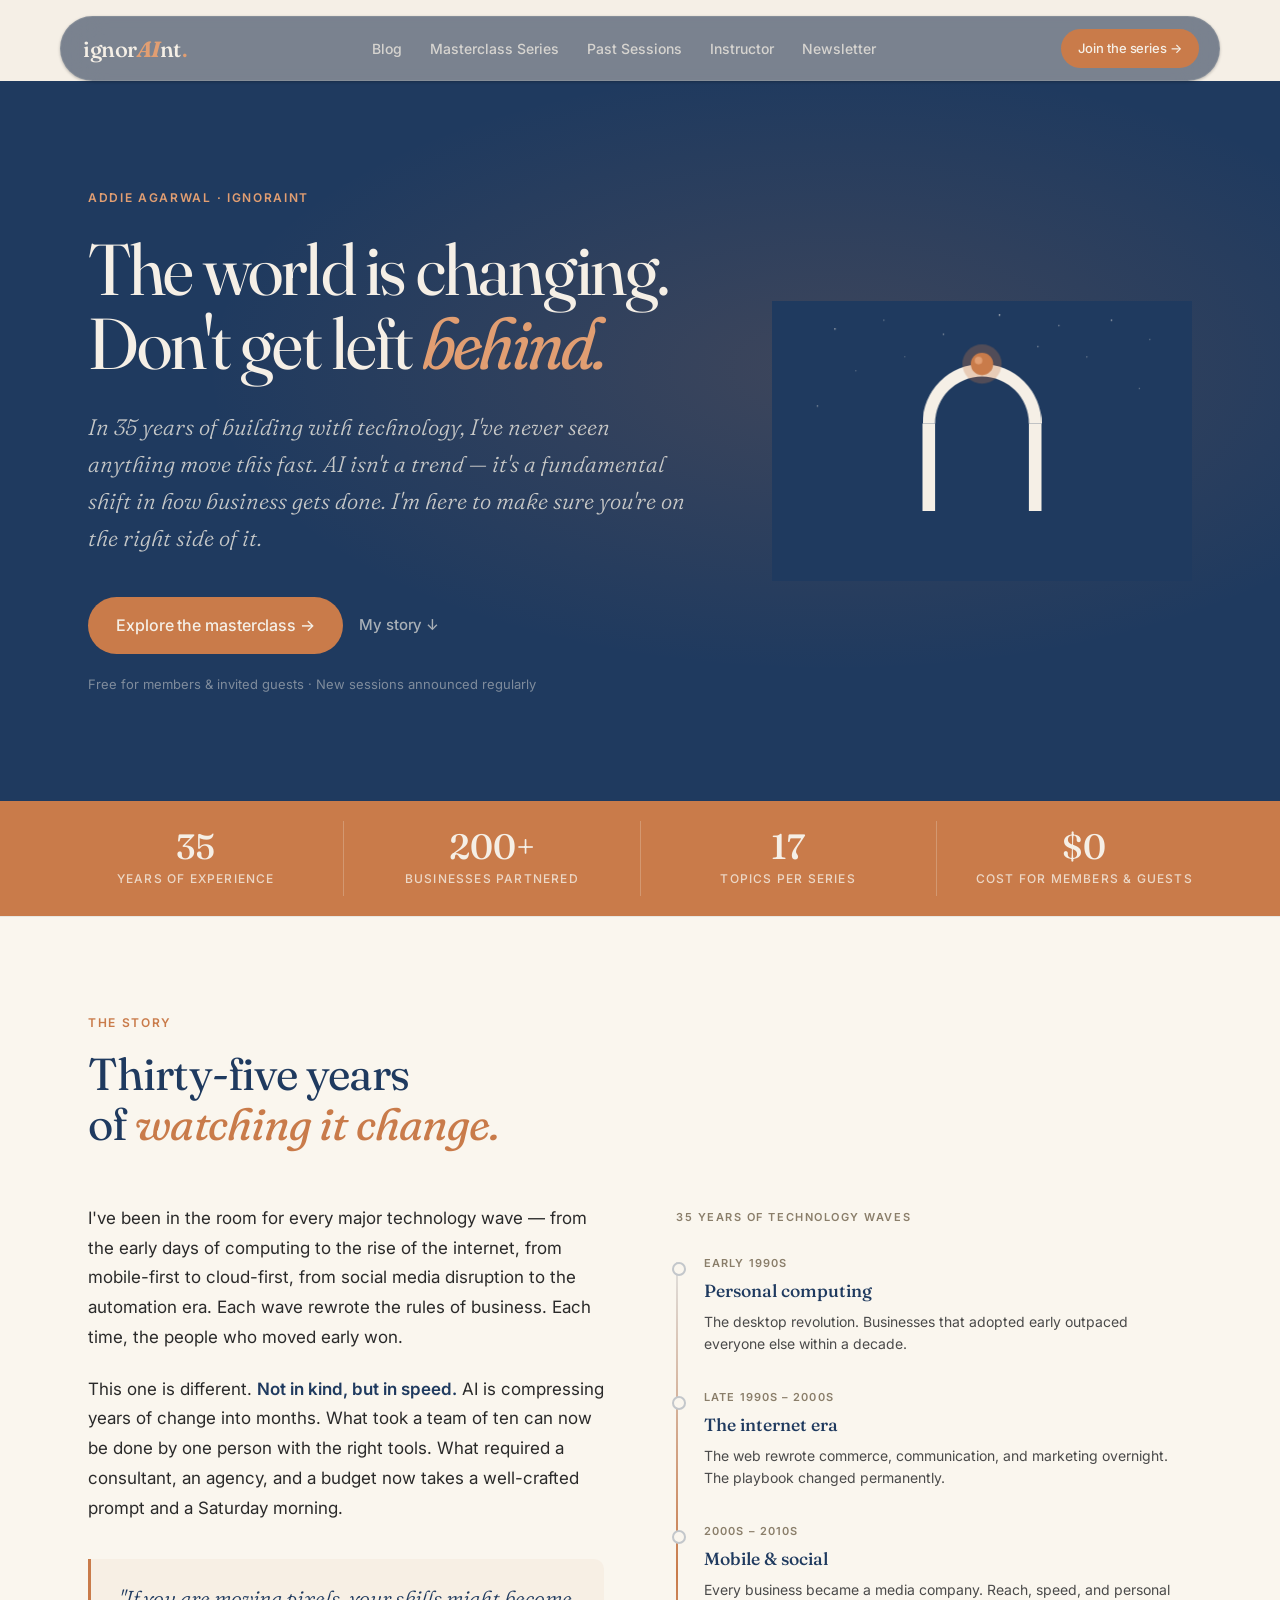
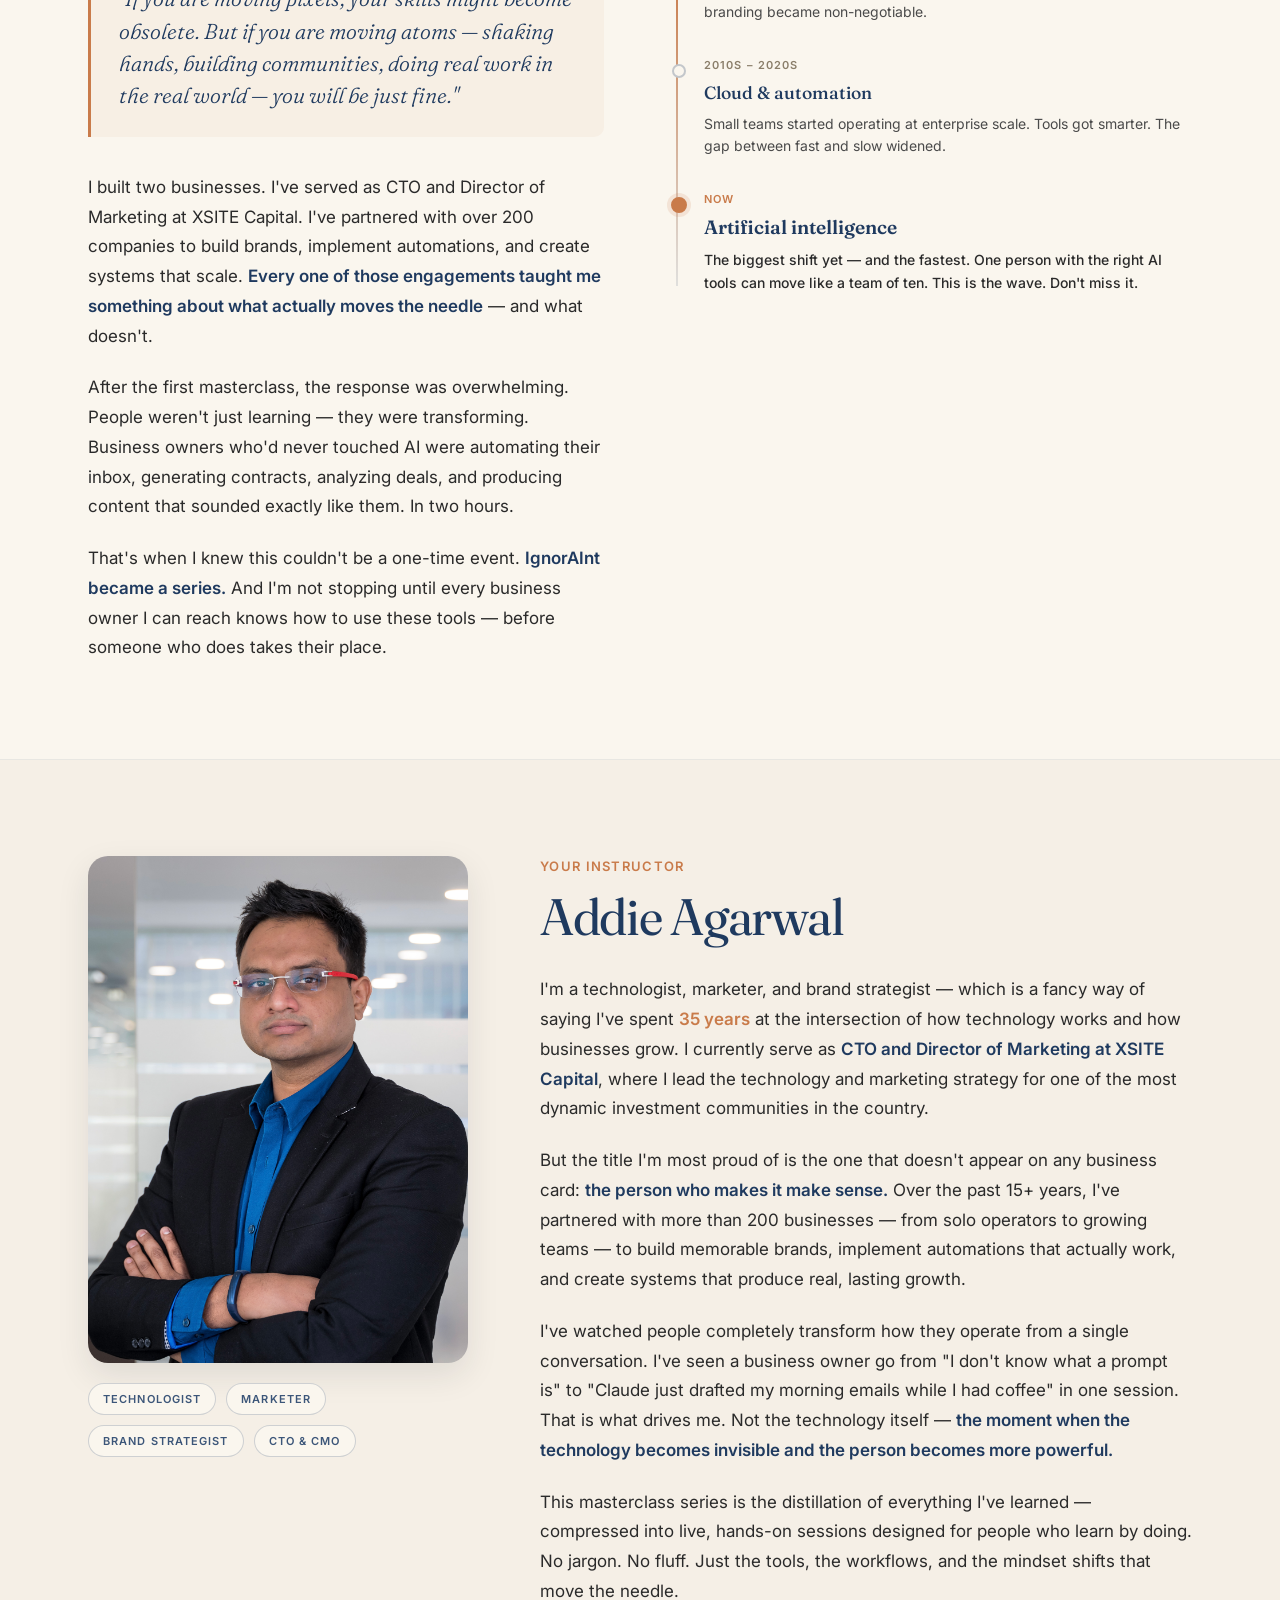
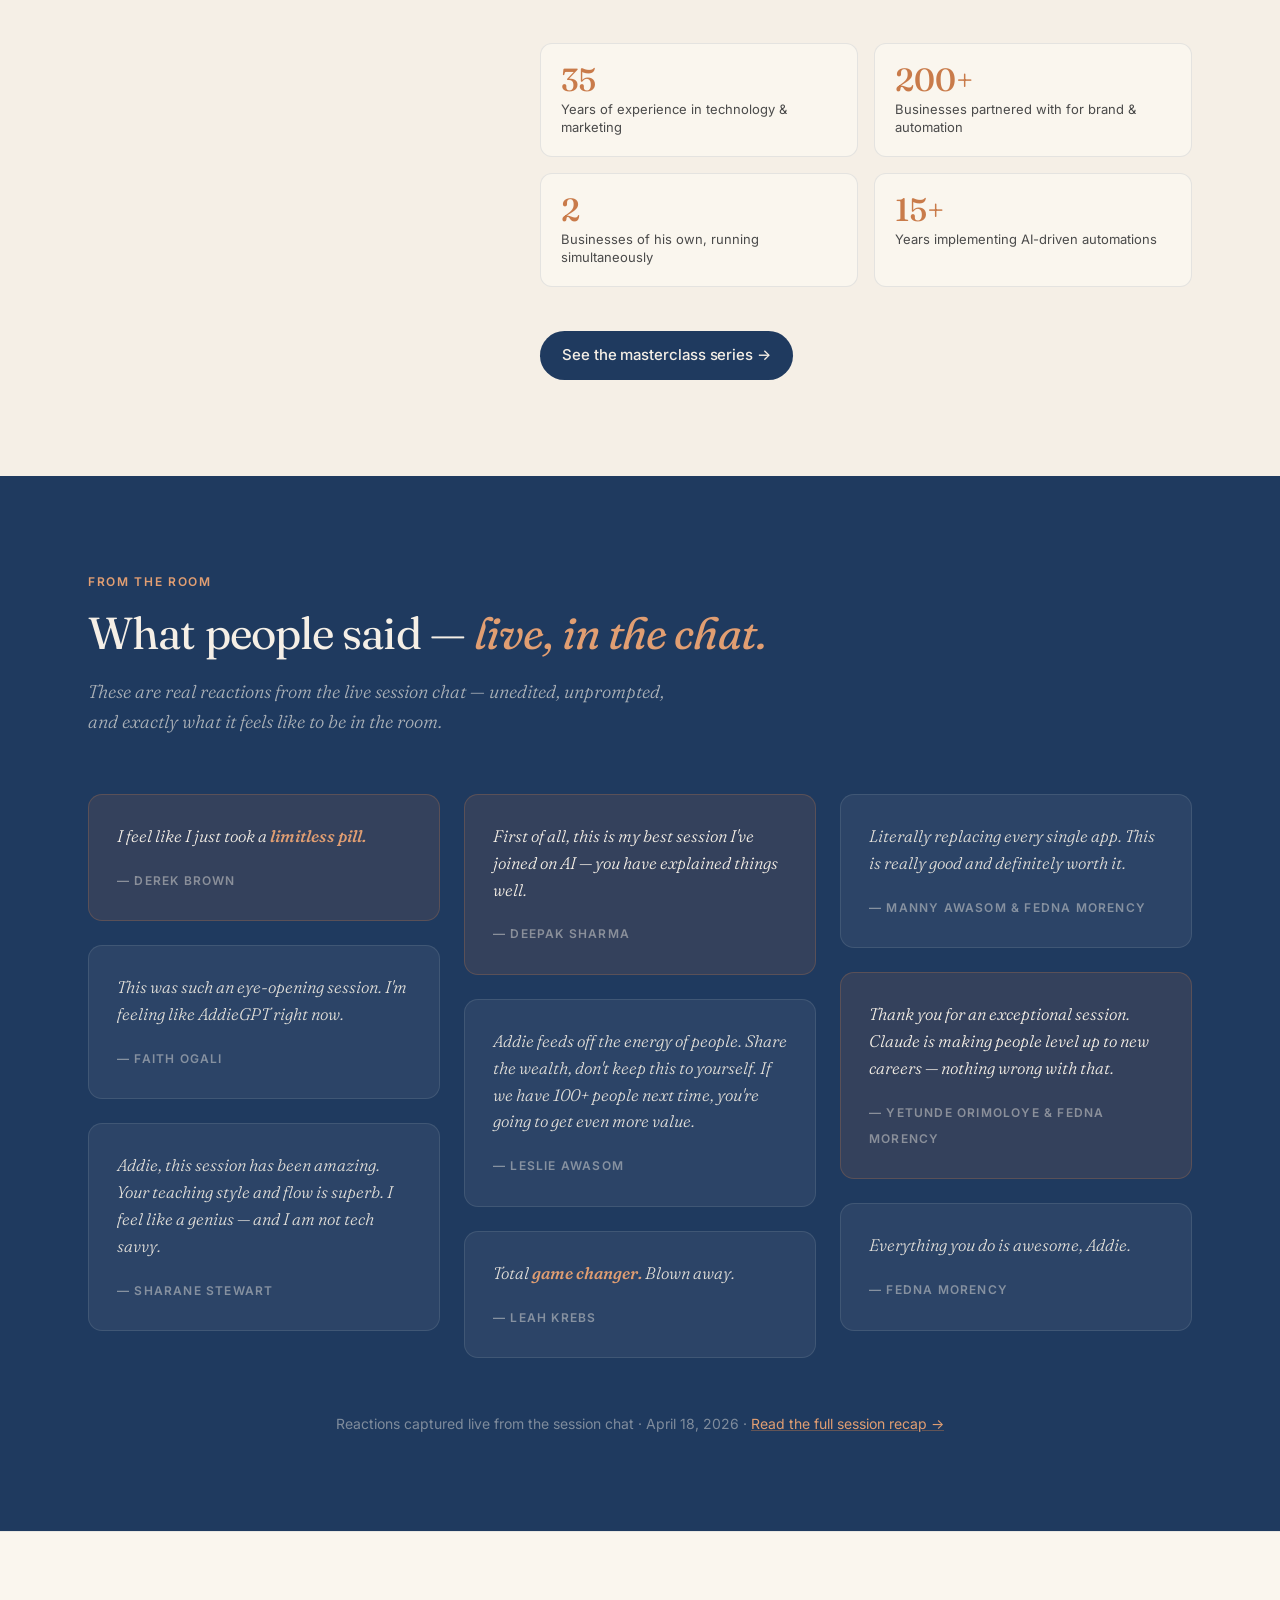
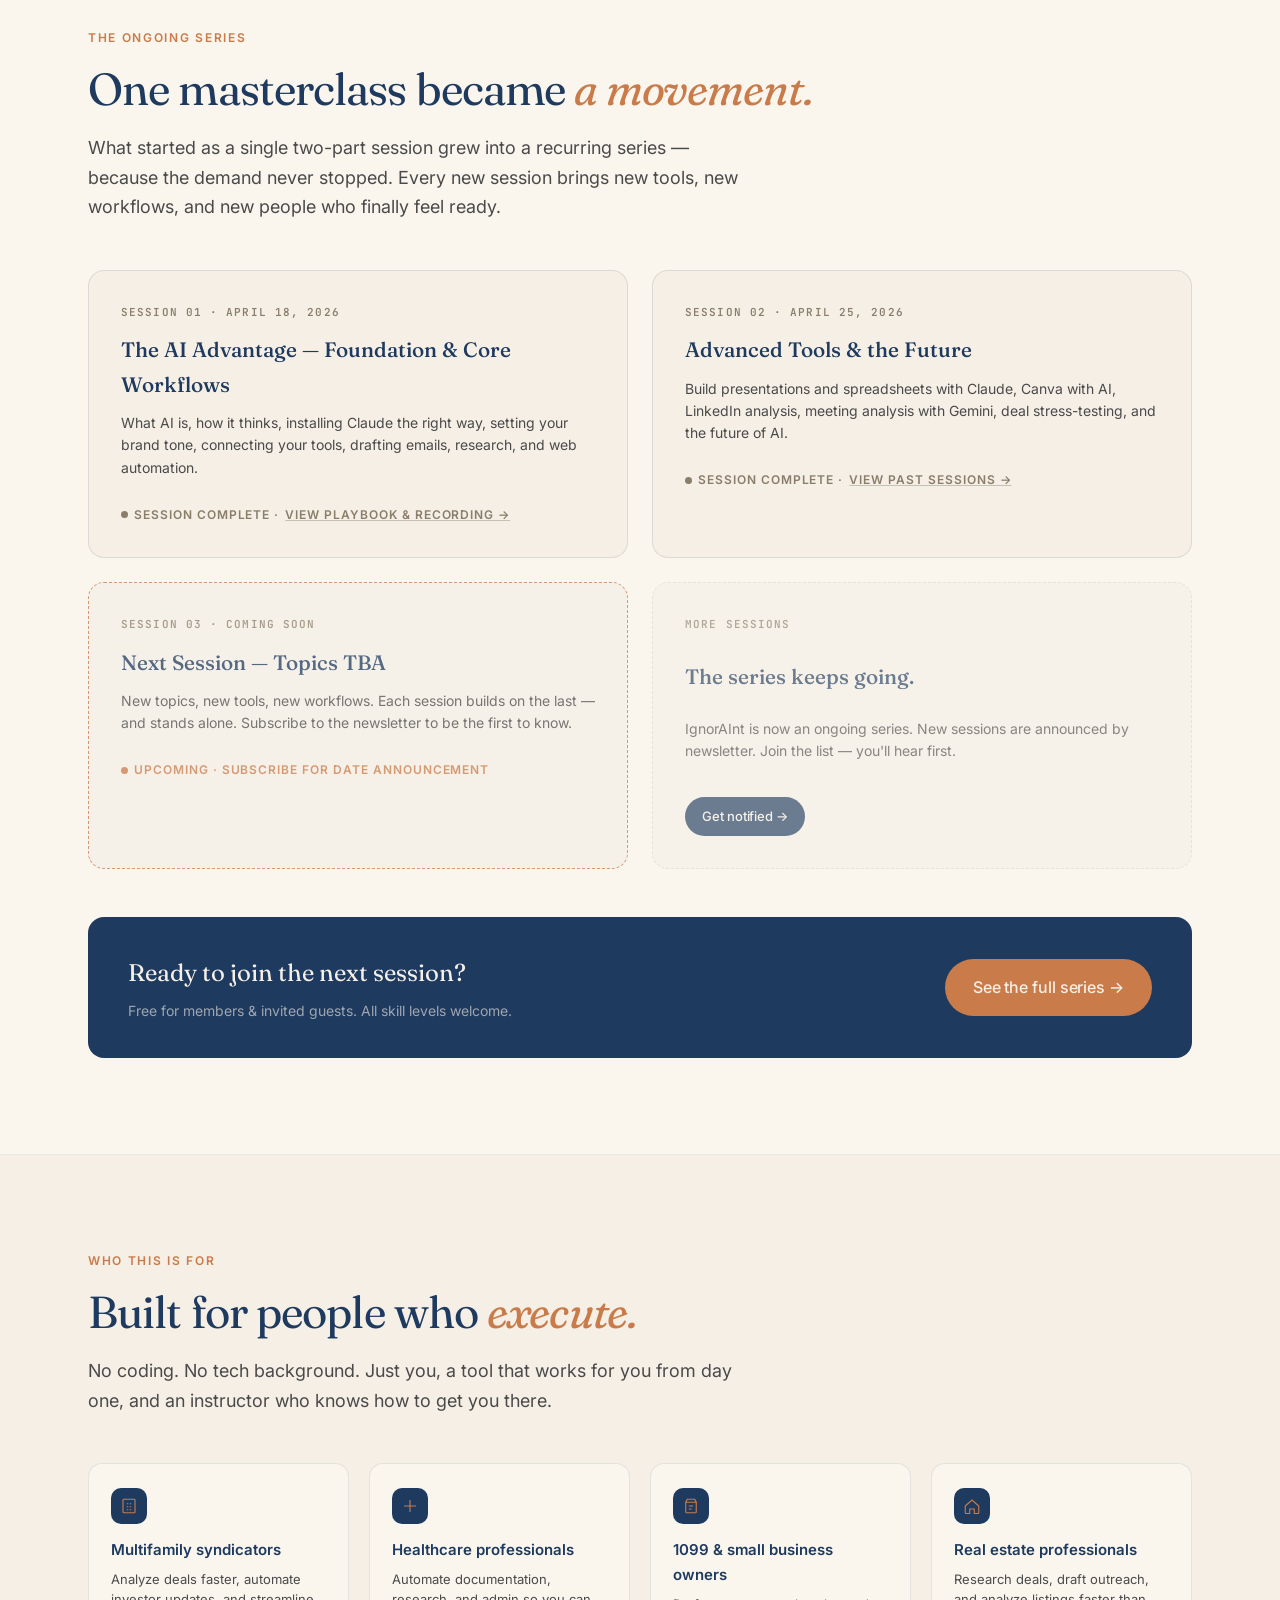
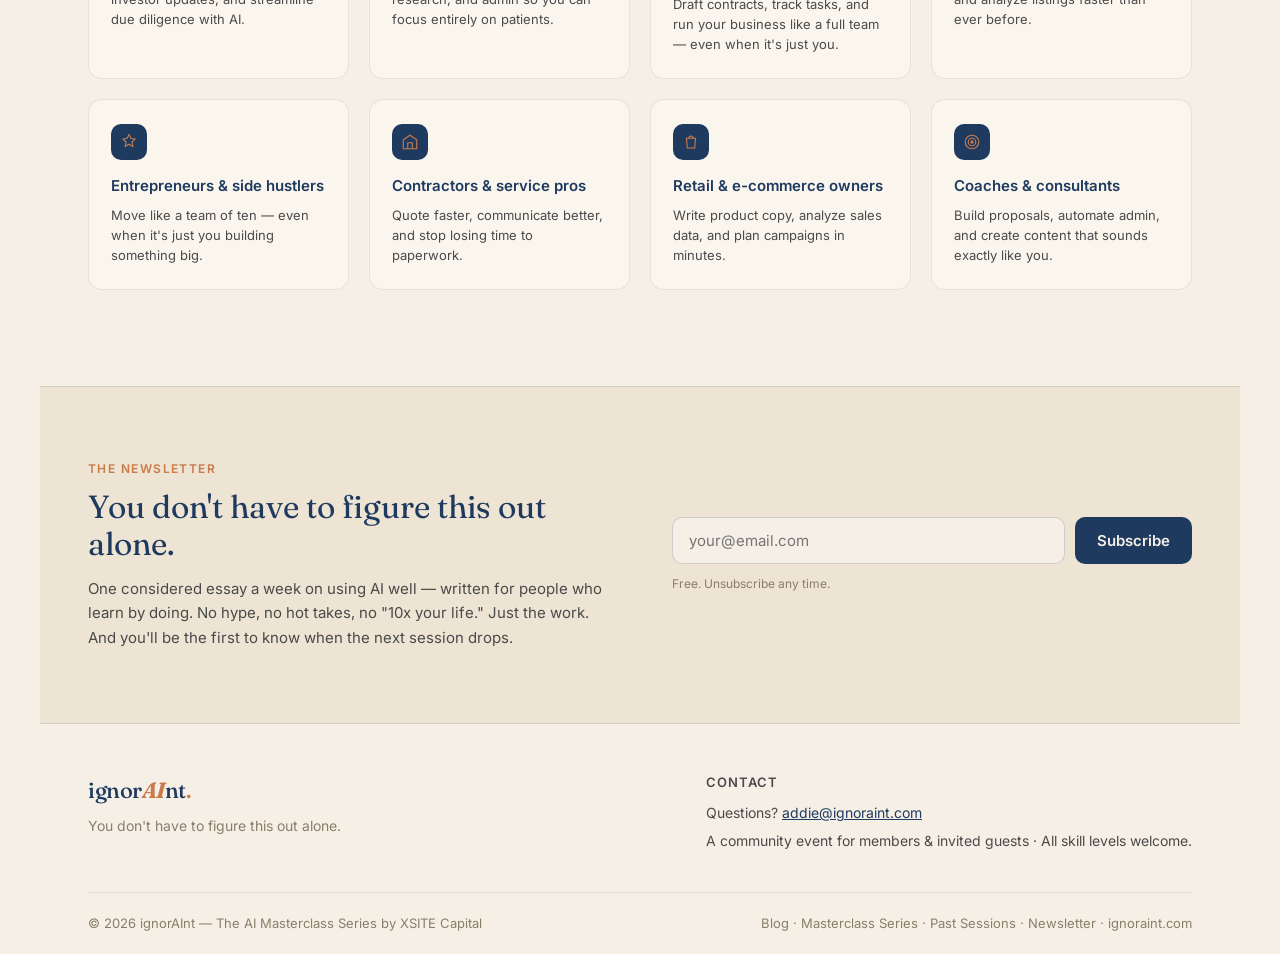
==== commit 1c816a66: "Fix sticky nav + replace iframe with inline SVG arch animation - Move .site-nav-outer outside .page-" ====
--- a/index.html
+++ b/index.html
@@ -959,58 +959,134 @@
 .footer-bot a { color: inherit; text-decoration: none; }
 .footer-bot a:hover { color: var(--ember); }
 
-/* ============ DARK TOP WRAP — nav sits inside blue hero ============ */
+/* ============ DARK HERO WRAP ============ */
 .page-hero-wrap {
   background: var(--ink);
   position: relative;
 }
-/* Nav overrides inside the dark hero */
-.page-hero-wrap .site-nav-outer {
-  margin-top: 0;
-  padding-top: 20px;
-}
-.page-hero-wrap .site-nav {
+
+/* ============ NAV — scroll-based dark/light ============ */
+/* Default: light (cream pill) — already defined above.
+   When .nav-on-dark is added by JS (over the dark hero): */
+.site-nav-outer.nav-on-dark .site-nav {
   background: rgba(20, 40, 72, 0.55);
   backdrop-filter: blur(20px);
   -webkit-backdrop-filter: blur(20px);
   border-color: rgba(245, 239, 230, 0.1);
   box-shadow: 0 1px 3px rgba(0,0,0,0.25);
 }
-.page-hero-wrap .nav-word { color: var(--paper); }
-.page-hero-wrap .nav-word .ai { color: var(--ember-soft); }
-.page-hero-wrap .nav-word .dot-period { color: var(--ember-soft); }
-.page-hero-wrap .nav-mid a { color: rgba(245,239,230,0.75); }
-.page-hero-wrap .nav-mid a:hover { color: var(--ember-soft); }
-.page-hero-wrap .nav-toggle span { background: var(--paper); }
-.page-hero-wrap .btn-primary {
-  background: var(--ember);
-  color: var(--paper);
-}
-.page-hero-wrap .btn-primary:hover { background: var(--ember-deep); }
-/* Drawer stays readable */
-.page-hero-wrap .nav-drawer {
+.site-nav-outer.nav-on-dark .nav-word { color: var(--paper); }
+.site-nav-outer.nav-on-dark .nav-word .ai { color: var(--ember-soft); }
+.site-nav-outer.nav-on-dark .nav-word .dot-period { color: var(--ember-soft); }
+.site-nav-outer.nav-on-dark .nav-mid a { color: rgba(245,239,230,0.75); }
+.site-nav-outer.nav-on-dark .nav-mid a:hover { color: var(--ember-soft); }
+.site-nav-outer.nav-on-dark .nav-toggle span { background: var(--paper); }
+.site-nav-outer.nav-on-dark .btn-primary { background: var(--ember); }
+.site-nav-outer.nav-on-dark .nav-drawer {
   background: rgba(20,40,72,0.96);
   border-color: rgba(245,239,230,0.1);
 }
-.page-hero-wrap .nav-drawer a { color: rgba(245,239,230,0.8); border-bottom-color: rgba(245,239,230,0.07); }
-.page-hero-wrap .nav-drawer a:hover { color: var(--ember-soft); }
-
-/* ============ ARCH ANIMATION FRAME ============ */
+.site-nav-outer.nav-on-dark .nav-drawer a {
+  color: rgba(245,239,230,0.8);
+  border-bottom-color: rgba(245,239,230,0.07);
+}
+.site-nav-outer.nav-on-dark .nav-drawer a:hover { color: var(--ember-soft); }
+
+/* ============ ARCH ANIMATION (inline SVG) ============ */
 .hero-arch-wrap {
   position: relative;
   display: flex;
   align-items: center;
-  justify-content: center;
-}
-.hero-arch-frame {
+}
+.hero-arch-svg {
   width: 100%;
-  aspect-ratio: 3/2;
-  border: none;
   display: block;
-  background: transparent;
-  border-radius: 20px;
-  overflow: hidden;
-}
+  overflow: visible;
+}
+
+/* Stars */
+@keyframes star-in {
+  from { opacity: 0; }
+  to { opacity: 1; }
+}
+@keyframes star-twinkle {
+  0%, 100% { opacity: 0.28; }
+  50% { opacity: 0.08; }
+}
+.arch-star {
+  opacity: 0;
+  animation: star-in 0.6s ease-out forwards;
+}
+.arch-star.tw { animation: star-in 0.6s ease-out forwards, star-twinkle 3s ease-in-out 1.8s infinite; }
+
+/* Horizon */
+@keyframes horizon-in {
+  from { opacity: 0; }
+  to { opacity: 0.3; }
+}
+.arch-horizon { animation: horizon-in 0.5s ease-out 0.3s forwards; opacity: 0; }
+
+/* Columns */
+@keyframes col-rise {
+  from { transform: scaleY(0); }
+  to   { transform: scaleY(1); }
+}
+.arch-col {
+  transform-box: fill-box;
+  transform-origin: center bottom;
+  transform: scaleY(0);
+}
+.arch-col-l { animation: col-rise 0.7s cubic-bezier(0.4,0,0.2,1) 0.5s forwards; }
+.arch-col-r { animation: col-rise 0.7s cubic-bezier(0.4,0,0.2,1) 0.65s forwards; }
+
+/* Arch body */
+@keyframes arch-rise {
+  from { transform: scaleY(0); opacity: 0; }
+  to   { transform: scaleY(1); opacity: 1; }
+}
+.arch-body {
+  transform-box: fill-box;
+  transform-origin: center bottom;
+  transform: scaleY(0);
+  opacity: 0;
+  animation: arch-rise 0.5s cubic-bezier(0.4,0,0.2,1) 1.0s forwards;
+}
+
+/* Keystone glow */
+@keyframes glow-pulse {
+  0%, 100% { opacity: 0.12; }
+  50%       { opacity: 0.32; }
+}
+.arch-glow {
+  opacity: 0;
+  animation: horizon-in 0.4s ease-out 1.35s forwards, glow-pulse 2.8s ease-in-out 1.8s infinite;
+}
+
+/* Keystone */
+@keyframes keystone-drop {
+  0%   { transform: translateY(-50px) scale(0.3); opacity: 0; }
+  70%  { transform: translateY(5px) scale(1.06); opacity: 1; }
+  100% { transform: translateY(0) scale(1); opacity: 1; }
+}
+.arch-keystone {
+  transform-box: fill-box;
+  transform-origin: center;
+  opacity: 0;
+  animation: keystone-drop 0.55s cubic-bezier(0.34,1.56,0.64,1) 1.3s forwards;
+}
+.arch-keystone-hi {
+  transform-box: fill-box;
+  transform-origin: center;
+  opacity: 0;
+  animation: keystone-drop 0.5s cubic-bezier(0.34,1.56,0.64,1) 1.42s forwards;
+}
+
+/* Whole SVG gentle float after build-in */
+@keyframes arch-float {
+  0%, 100% { transform: translateY(0px); }
+  50%       { transform: translateY(-10px); }
+}
+.hero-arch-svg { animation: arch-float 6s ease-in-out 2.2s infinite; }
 
 /* ============ RESPONSIVE ============ */
 @media (max-width: 960px) {
@@ -1041,11 +1117,8 @@
 </head>
 <body>
 
-<!-- ============ DARK HERO WRAP (nav + hero share the blue) ============ -->
-<div class="page-hero-wrap">
-
-<!-- ============ NAV ============ -->
-<div class="site-nav-outer">
+<!-- ============ NAV (lives at body level so sticky works across whole page) ============ -->
+<div class="site-nav-outer nav-on-dark" id="site-nav-outer">
   <nav class="site-nav">
     <a class="nav-word" href="index.html">ignor<span class="ai">AI</span>nt<span class="dot-period">.</span></a>
     <div class="nav-mid">
@@ -1073,15 +1146,36 @@
   (function(){
     var t = document.getElementById('nav-toggle');
     var d = document.getElementById('nav-drawer');
-    if (!t || !d) return;
-    function close(){ d.classList.remove('open'); t.setAttribute('aria-expanded','false'); }
-    t.addEventListener('click', function(){
-      var open = d.classList.toggle('open');
-      t.setAttribute('aria-expanded', open ? 'true' : 'false');
-    });
-    d.querySelectorAll('a').forEach(function(a){ a.addEventListener('click', close); });
+    var nav = document.getElementById('site-nav-outer');
+
+    /* Hamburger toggle */
+    if (t && d) {
+      function closeDrawer(){ d.classList.remove('open'); t.setAttribute('aria-expanded','false'); }
+      t.addEventListener('click', function(){
+        var open = d.classList.toggle('open');
+        t.setAttribute('aria-expanded', open ? 'true' : 'false');
+      });
+      d.querySelectorAll('a').forEach(function(a){ a.addEventListener('click', closeDrawer); });
+    }
+
+    /* Dark/light nav: add .nav-on-dark while the dark hero wrap is visible */
+    function updateNav() {
+      if (!nav) return;
+      var wrap = document.getElementById('page-hero-wrap');
+      var bottom = wrap ? wrap.getBoundingClientRect().bottom : 0;
+      if (bottom > 60) {
+        nav.classList.add('nav-on-dark');
+      } else {
+        nav.classList.remove('nav-on-dark');
+      }
+    }
+    window.addEventListener('scroll', updateNav, { passive: true });
+    updateNav();
   })();
 </script>
+
+<!-- ============ DARK HERO WRAP ============ -->
+<div class="page-hero-wrap" id="page-hero-wrap">
 
 <!-- ============ HERO ============ -->
 <section class="hero-outer">
@@ -1102,18 +1196,53 @@
       <p class="hero-note">Free for members &amp; invited guests · New sessions announced regularly</p>
     </div>
     <div class="hero-arch-wrap">
-      <iframe
-        src="Arch Animation _offline_.html"
-        class="hero-arch-frame"
-        scrolling="no"
-        title="The IgnorAInt arch"
-        loading="eager"
-      ></iframe>
+      <svg class="hero-arch-svg" viewBox="0 0 1200 800" xmlns="http://www.w3.org/2000/svg" aria-hidden="true">
+        <!-- Sky background -->
+        <rect width="1200" height="800" fill="#1F3A5F"/>
+
+        <!-- Stars (twinkling) -->
+        <circle class="arch-star tw" style="animation-delay:0.05s" cx="180"  cy="80"  r="1.8" fill="#F5EFE6" opacity="0"/>
+        <circle class="arch-star tw" style="animation-delay:0.15s" cx="320"  cy="55"  r="1.4" fill="#F5EFE6" opacity="0"/>
+        <circle class="arch-star tw" style="animation-delay:0.25s" cx="490"  cy="95"  r="1.6" fill="#F5EFE6" opacity="0"/>
+        <circle class="arch-star tw" style="animation-delay:0.10s" cx="650"  cy="40"  r="2.0" fill="#F5EFE6" opacity="0"/>
+        <circle class="arch-star tw" style="animation-delay:0.30s" cx="820"  cy="70"  r="1.5" fill="#F5EFE6" opacity="0"/>
+        <circle class="arch-star tw" style="animation-delay:0.20s" cx="970"  cy="55"  r="1.7" fill="#F5EFE6" opacity="0"/>
+        <circle class="arch-star tw" style="animation-delay:0.35s" cx="1080" cy="110" r="1.3" fill="#F5EFE6" opacity="0"/>
+        <circle class="arch-star"    style="animation-delay:0.40s" cx="240"  cy="200" r="1.2" fill="#F5EFE6" opacity="0"/>
+        <circle class="arch-star"    style="animation-delay:0.45s" cx="900"  cy="160" r="1.4" fill="#F5EFE6" opacity="0"/>
+        <circle class="arch-star tw" style="animation-delay:0.50s" cx="130"  cy="300" r="1.6" fill="#F5EFE6" opacity="0"/>
+        <circle class="arch-star tw" style="animation-delay:0.55s" cx="1050" cy="250" r="1.3" fill="#F5EFE6" opacity="0"/>
+        <circle class="arch-star"    style="animation-delay:0.60s" cx="380"  cy="160" r="1.1" fill="#F5EFE6" opacity="0"/>
+        <circle class="arch-star"    style="animation-delay:0.65s" cx="760"  cy="130" r="1.5" fill="#F5EFE6" opacity="0"/>
+
+        <!-- Horizon line -->
+        <line class="arch-horizon" x1="100" y1="600" x2="1100" y2="600"
+              stroke="#F5EFE6" stroke-width="1.5" opacity="0"/>
+
+        <!-- Left column -->
+        <rect class="arch-col arch-col-l" x="430" y="350" width="36" height="250" fill="#F5EFE6"/>
+        <!-- Right column -->
+        <rect class="arch-col arch-col-r" x="734" y="350" width="36" height="250" fill="#F5EFE6"/>
+
+        <!-- Arch body: outer r=170, inner r=134, center (600,350) -->
+        <path class="arch-body"
+              d="M 430 350 A 170 170 0 0 1 770 350 L 734 350 A 134 134 0 0 0 466 350 Z"
+              fill="#F5EFE6"/>
+
+        <!-- Keystone glow halo -->
+        <circle class="arch-glow" cx="600" cy="180" r="56" fill="#C97B4A" opacity="0"/>
+
+        <!-- Keystone -->
+        <circle class="arch-keystone"    cx="600" cy="180" r="32" fill="#C97B4A"/>
+
+        <!-- Keystone highlight -->
+        <circle class="arch-keystone-hi" cx="590" cy="170" r="11" fill="#E19E72" opacity="0"/>
+      </svg>
     </div>
   </div>
 </section>
 
-<!-- ============ STAT BAR (still inside dark wrap — acts as transition) ============ -->
+<!-- ============ STAT BAR (inside dark wrap — acts as transition) ============ -->
 <div class="stat-bar">
   <div class="stat-bar-inner">
     <div class="stat-item">
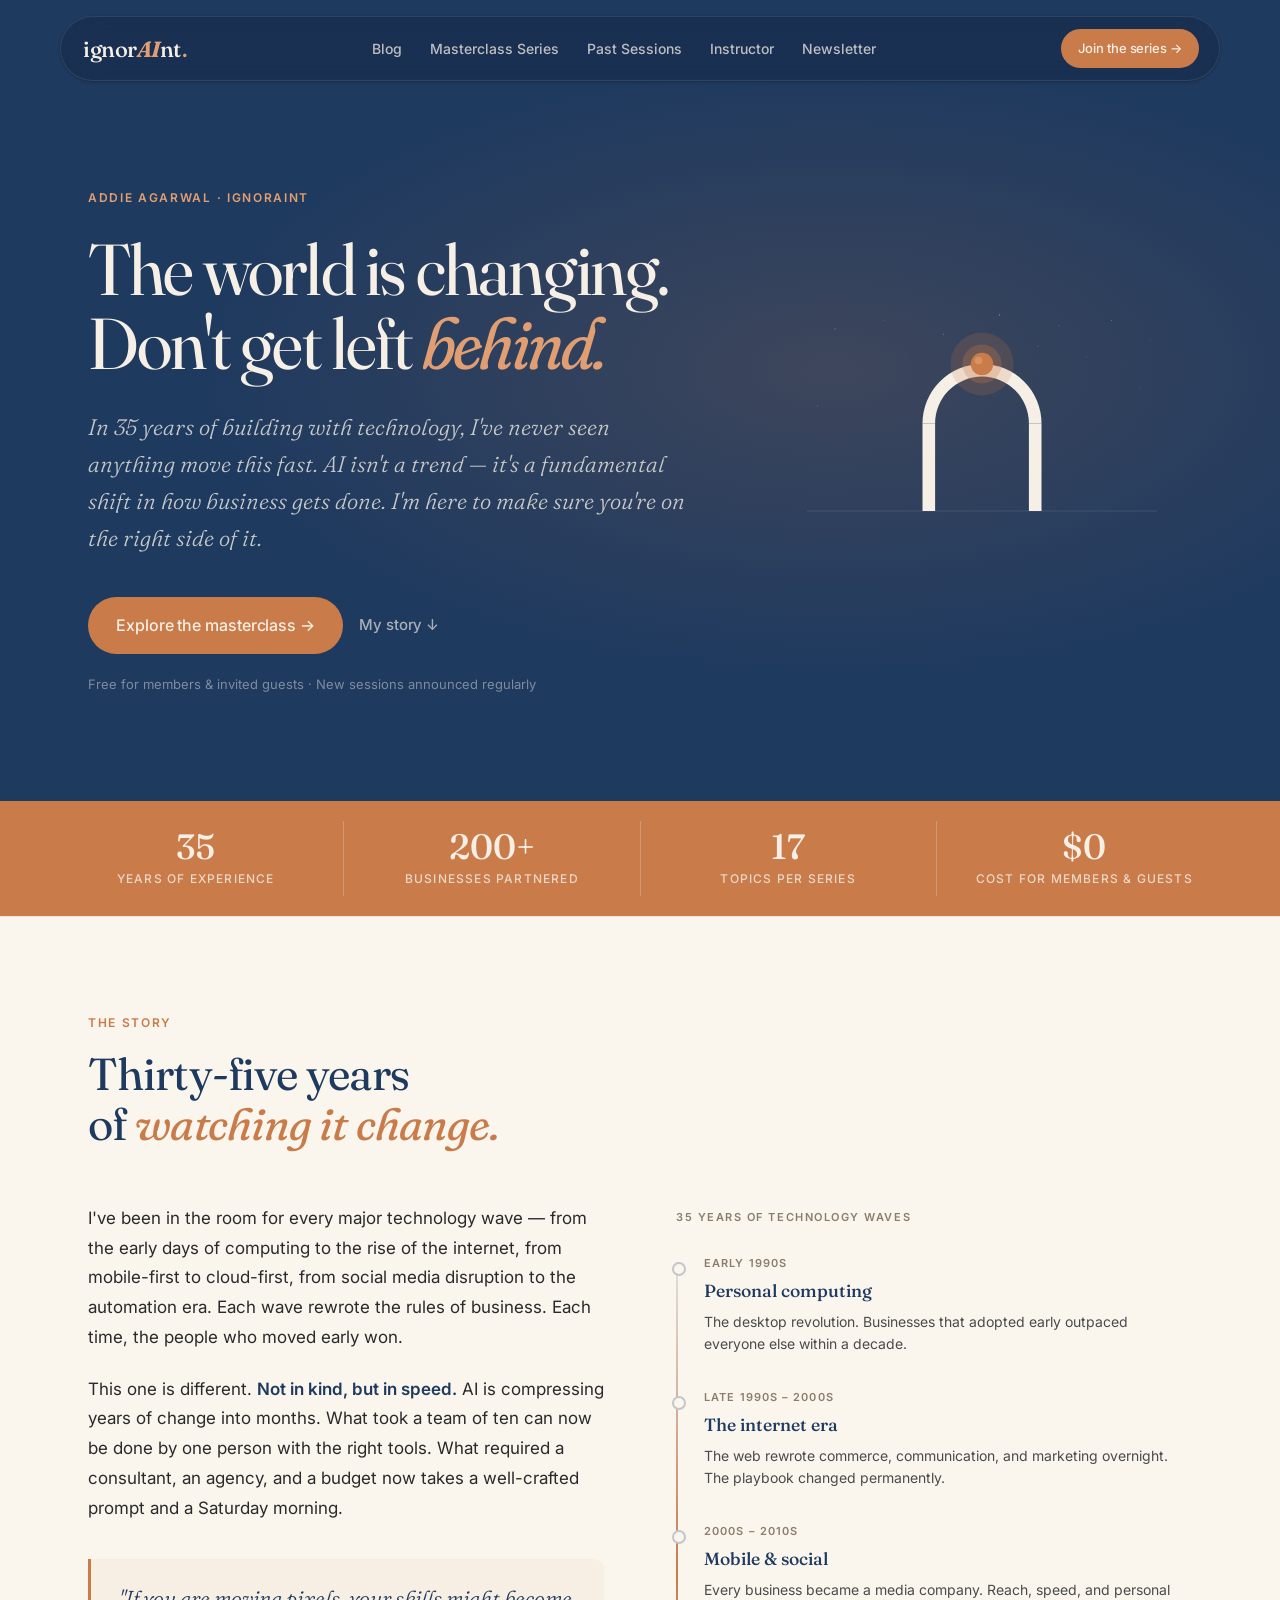
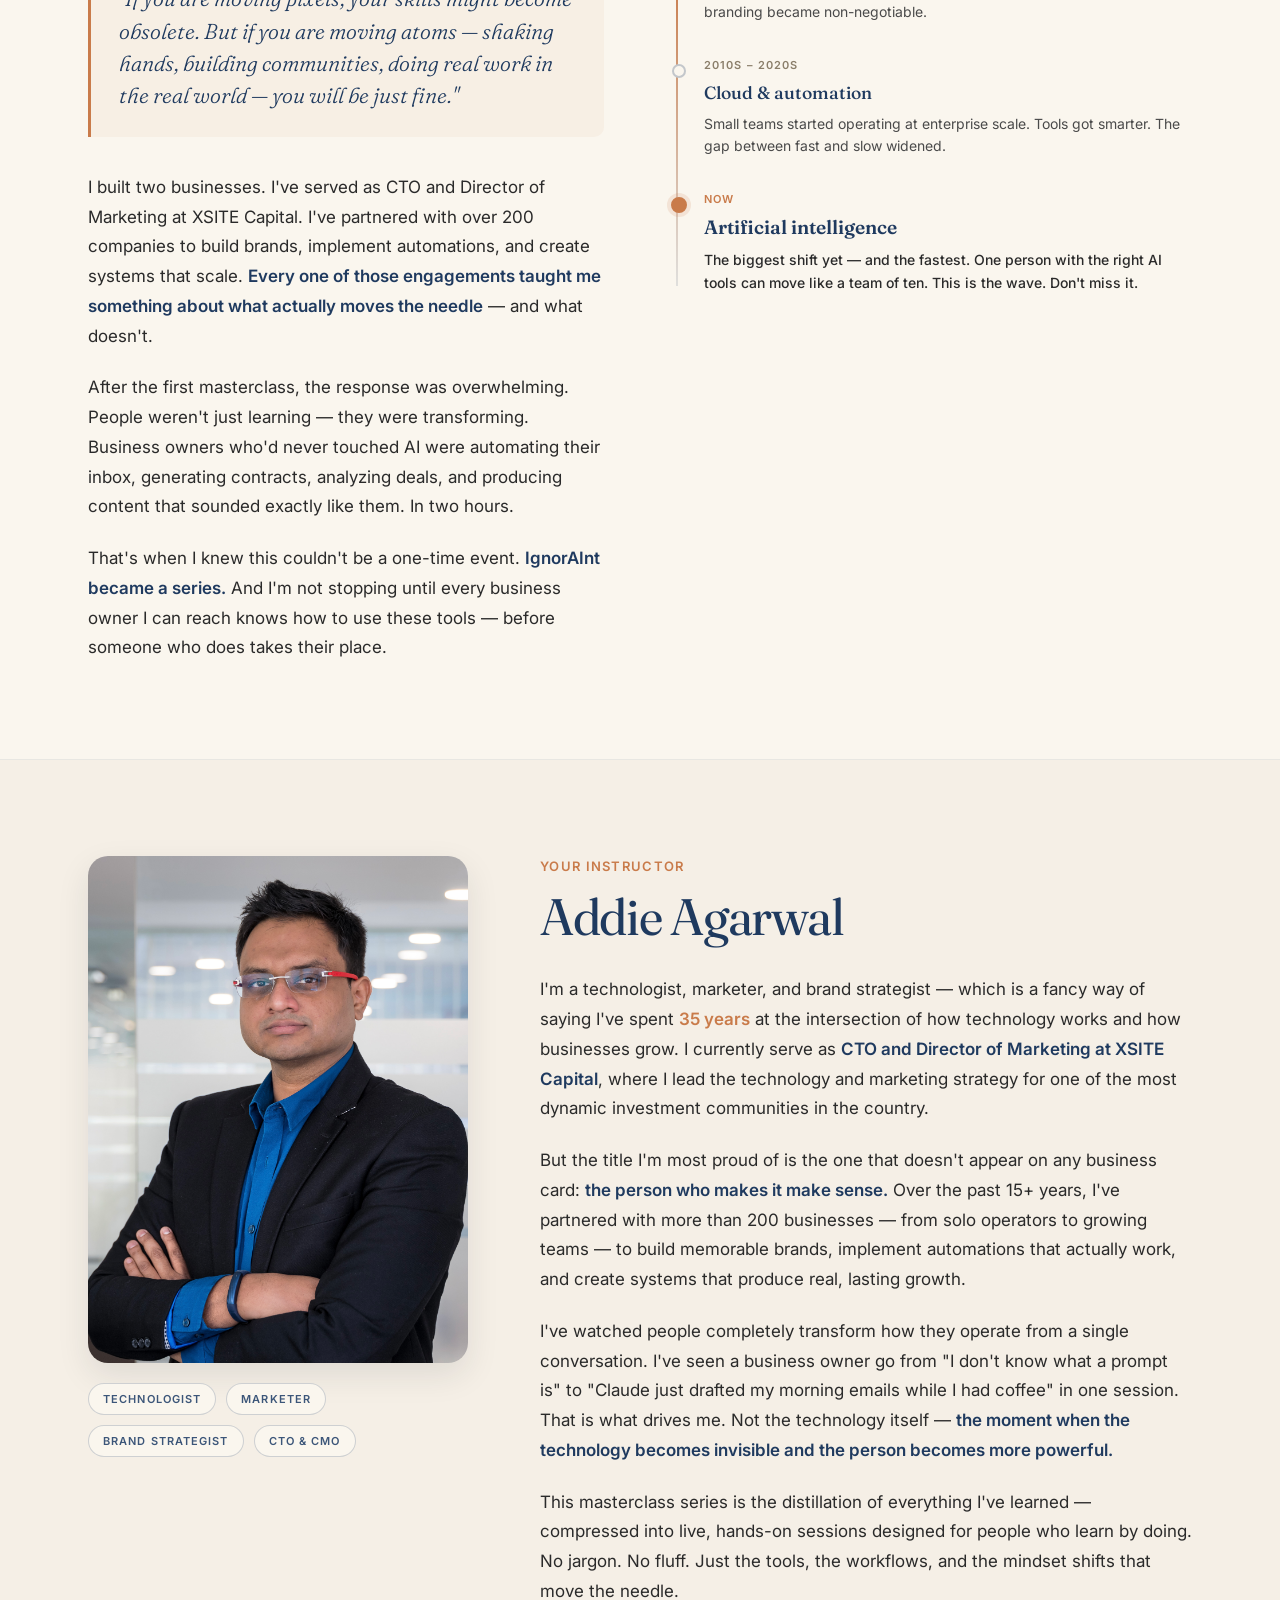
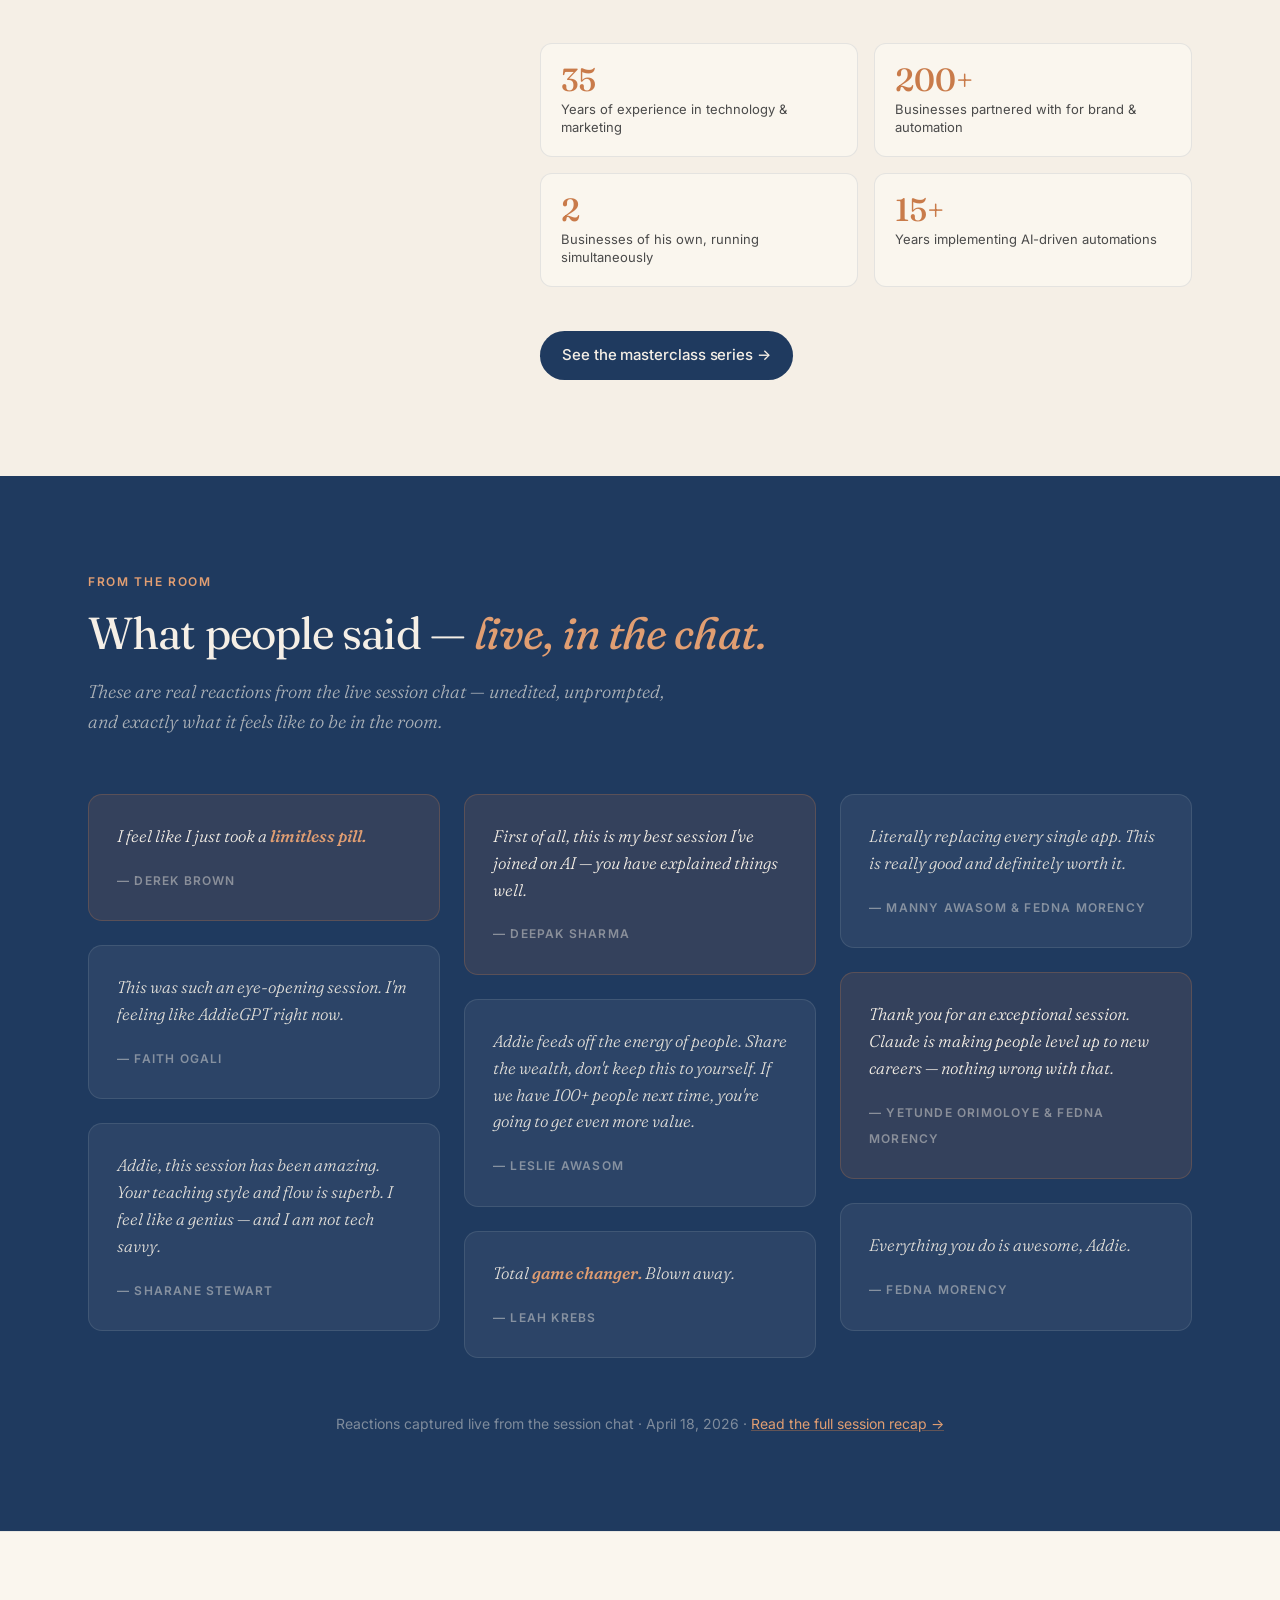
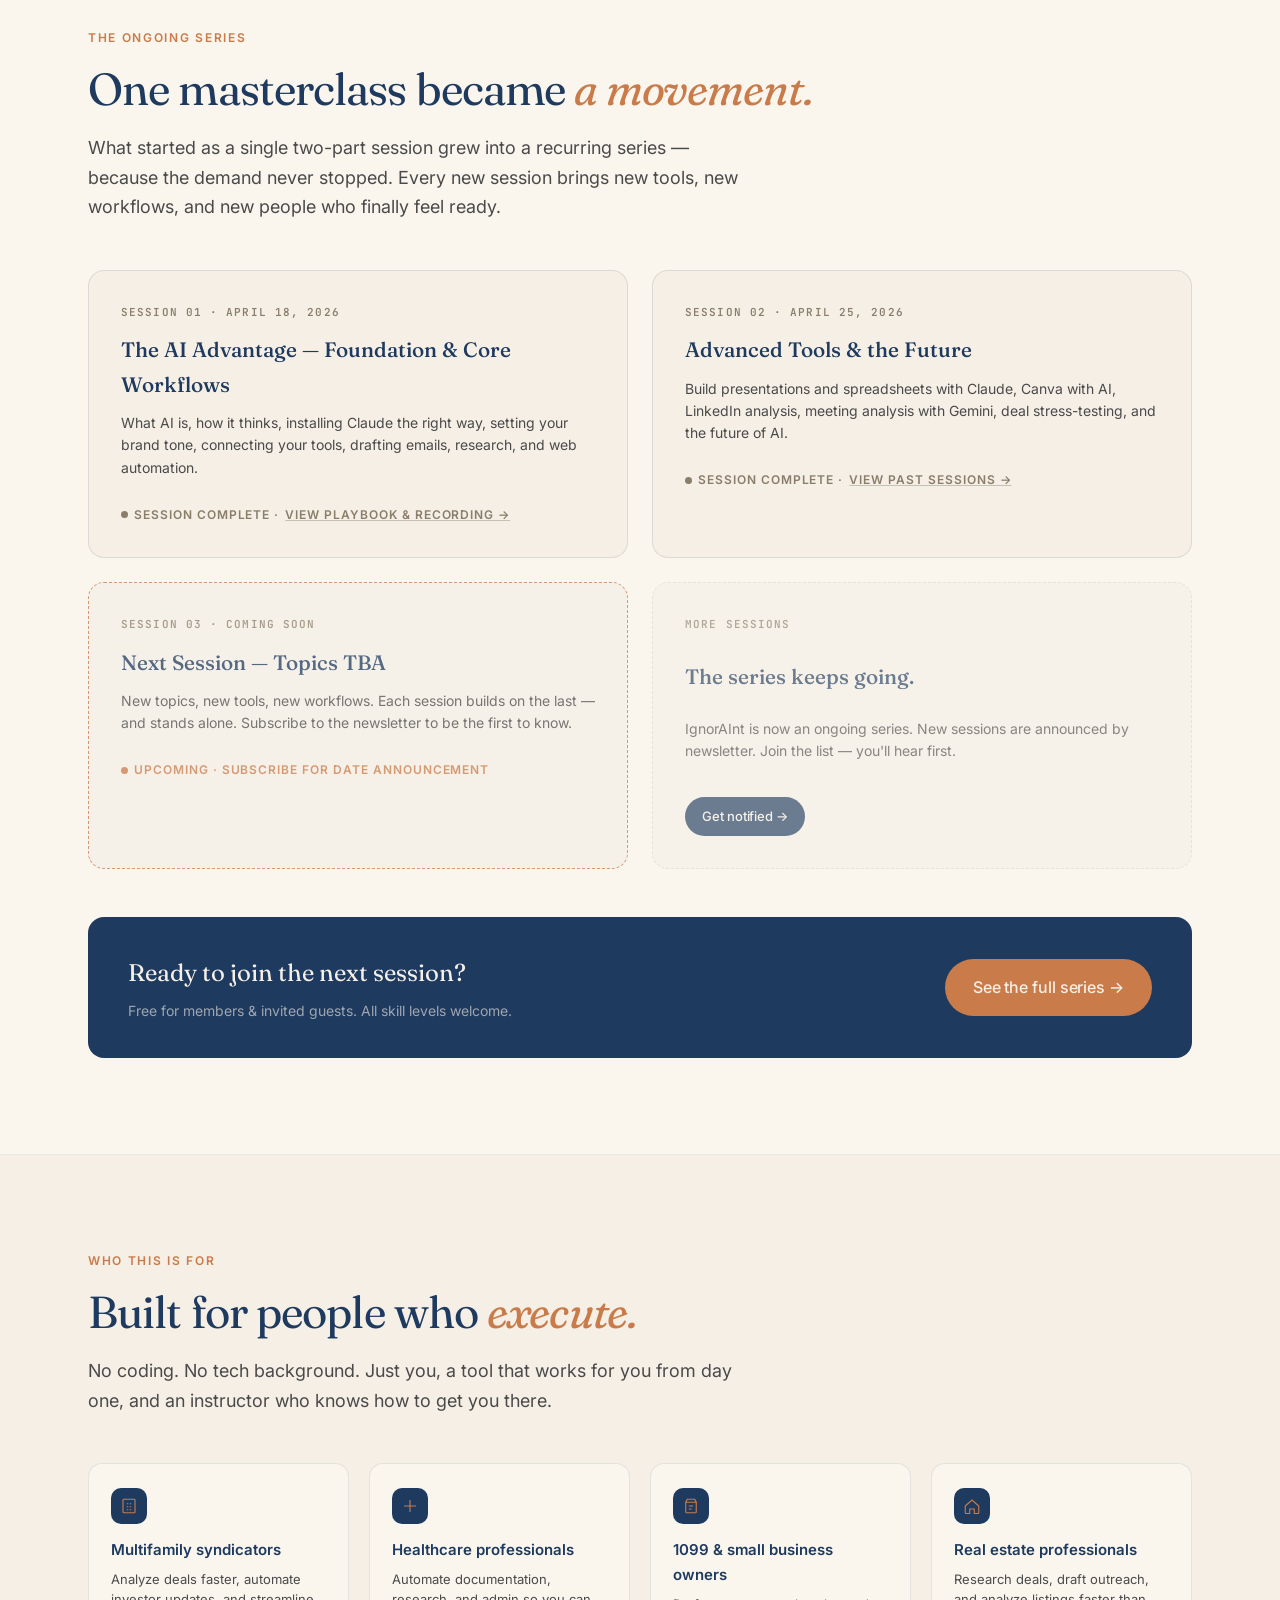
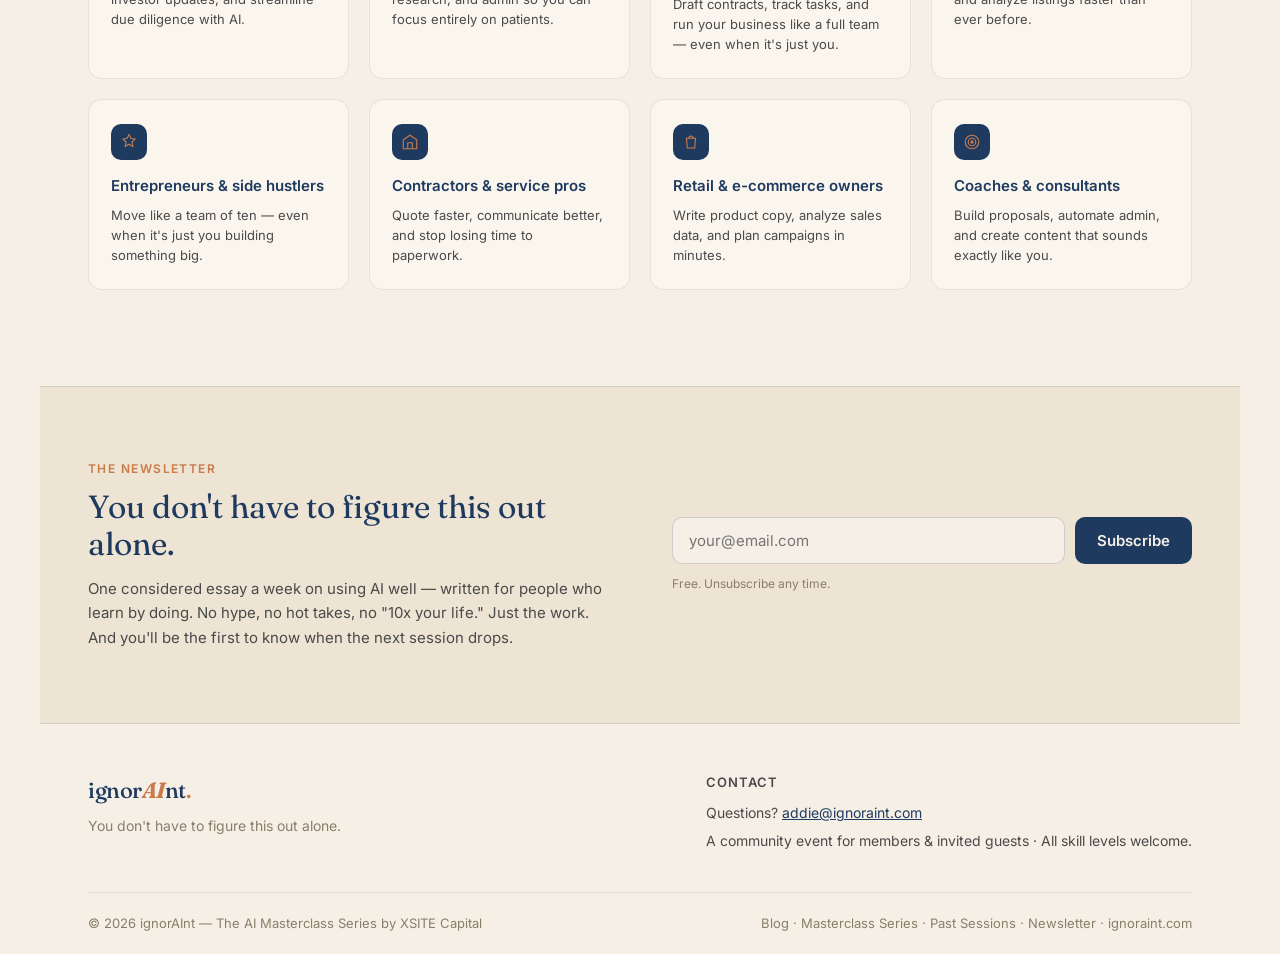
==== commit cf8744ad: "Fix cream gap above nav + static arch SVG blended into hero - Nav outer: switch margin-top→padding-t" ====
--- a/index.html
+++ b/index.html
@@ -72,10 +72,11 @@
 /* ============ NAV ============ */
 .site-nav-outer {
   position: sticky;
-  top: 16px;
+  top: 0;
   z-index: 50;
-  padding: 0 24px;
-  margin-top: 16px;
+  padding: 16px 24px 0;
+  /* padding-top replaces margin-top so the outer div starts at page top,
+     eliminating the gap where body background would bleed through */
 }
 .site-nav {
   max-width: 1160px;
@@ -968,6 +969,9 @@
 /* ============ NAV — scroll-based dark/light ============ */
 /* Default: light (cream pill) — already defined above.
    When .nav-on-dark is added by JS (over the dark hero): */
+.site-nav-outer.nav-on-dark {
+  background: var(--ink); /* fills the padding area above the pill with dark blue */
+}
 .site-nav-outer.nav-on-dark .site-nav {
   background: rgba(20, 40, 72, 0.55);
   backdrop-filter: blur(20px);
@@ -992,7 +996,7 @@
 }
 .site-nav-outer.nav-on-dark .nav-drawer a:hover { color: var(--ember-soft); }
 
-/* ============ ARCH ANIMATION (inline SVG) ============ */
+/* ============ ARCH SVG (static, blends into hero background) ============ */
 .hero-arch-wrap {
   position: relative;
   display: flex;
@@ -1002,91 +1006,8 @@
   width: 100%;
   display: block;
   overflow: visible;
-}
-
-/* Stars */
-@keyframes star-in {
-  from { opacity: 0; }
-  to { opacity: 1; }
-}
-@keyframes star-twinkle {
-  0%, 100% { opacity: 0.28; }
-  50% { opacity: 0.08; }
-}
-.arch-star {
-  opacity: 0;
-  animation: star-in 0.6s ease-out forwards;
-}
-.arch-star.tw { animation: star-in 0.6s ease-out forwards, star-twinkle 3s ease-in-out 1.8s infinite; }
-
-/* Horizon */
-@keyframes horizon-in {
-  from { opacity: 0; }
-  to { opacity: 0.3; }
-}
-.arch-horizon { animation: horizon-in 0.5s ease-out 0.3s forwards; opacity: 0; }
-
-/* Columns */
-@keyframes col-rise {
-  from { transform: scaleY(0); }
-  to   { transform: scaleY(1); }
-}
-.arch-col {
-  transform-box: fill-box;
-  transform-origin: center bottom;
-  transform: scaleY(0);
-}
-.arch-col-l { animation: col-rise 0.7s cubic-bezier(0.4,0,0.2,1) 0.5s forwards; }
-.arch-col-r { animation: col-rise 0.7s cubic-bezier(0.4,0,0.2,1) 0.65s forwards; }
-
-/* Arch body */
-@keyframes arch-rise {
-  from { transform: scaleY(0); opacity: 0; }
-  to   { transform: scaleY(1); opacity: 1; }
-}
-.arch-body {
-  transform-box: fill-box;
-  transform-origin: center bottom;
-  transform: scaleY(0);
-  opacity: 0;
-  animation: arch-rise 0.5s cubic-bezier(0.4,0,0.2,1) 1.0s forwards;
-}
-
-/* Keystone glow */
-@keyframes glow-pulse {
-  0%, 100% { opacity: 0.12; }
-  50%       { opacity: 0.32; }
-}
-.arch-glow {
-  opacity: 0;
-  animation: horizon-in 0.4s ease-out 1.35s forwards, glow-pulse 2.8s ease-in-out 1.8s infinite;
-}
-
-/* Keystone */
-@keyframes keystone-drop {
-  0%   { transform: translateY(-50px) scale(0.3); opacity: 0; }
-  70%  { transform: translateY(5px) scale(1.06); opacity: 1; }
-  100% { transform: translateY(0) scale(1); opacity: 1; }
-}
-.arch-keystone {
-  transform-box: fill-box;
-  transform-origin: center;
-  opacity: 0;
-  animation: keystone-drop 0.55s cubic-bezier(0.34,1.56,0.64,1) 1.3s forwards;
-}
-.arch-keystone-hi {
-  transform-box: fill-box;
-  transform-origin: center;
-  opacity: 0;
-  animation: keystone-drop 0.5s cubic-bezier(0.34,1.56,0.64,1) 1.42s forwards;
-}
-
-/* Whole SVG gentle float after build-in */
-@keyframes arch-float {
-  0%, 100% { transform: translateY(0px); }
-  50%       { transform: translateY(-10px); }
-}
-.hero-arch-svg { animation: arch-float 6s ease-in-out 2.2s infinite; }
+  /* SVG has no background rect — fully transparent, blends with .page-hero-wrap */
+}
 
 /* ============ RESPONSIVE ============ */
 @media (max-width: 960px) {
@@ -1197,46 +1118,46 @@
     </div>
     <div class="hero-arch-wrap">
       <svg class="hero-arch-svg" viewBox="0 0 1200 800" xmlns="http://www.w3.org/2000/svg" aria-hidden="true">
-        <!-- Sky background -->
-        <rect width="1200" height="800" fill="#1F3A5F"/>
-
-        <!-- Stars (twinkling) -->
-        <circle class="arch-star tw" style="animation-delay:0.05s" cx="180"  cy="80"  r="1.8" fill="#F5EFE6" opacity="0"/>
-        <circle class="arch-star tw" style="animation-delay:0.15s" cx="320"  cy="55"  r="1.4" fill="#F5EFE6" opacity="0"/>
-        <circle class="arch-star tw" style="animation-delay:0.25s" cx="490"  cy="95"  r="1.6" fill="#F5EFE6" opacity="0"/>
-        <circle class="arch-star tw" style="animation-delay:0.10s" cx="650"  cy="40"  r="2.0" fill="#F5EFE6" opacity="0"/>
-        <circle class="arch-star tw" style="animation-delay:0.30s" cx="820"  cy="70"  r="1.5" fill="#F5EFE6" opacity="0"/>
-        <circle class="arch-star tw" style="animation-delay:0.20s" cx="970"  cy="55"  r="1.7" fill="#F5EFE6" opacity="0"/>
-        <circle class="arch-star tw" style="animation-delay:0.35s" cx="1080" cy="110" r="1.3" fill="#F5EFE6" opacity="0"/>
-        <circle class="arch-star"    style="animation-delay:0.40s" cx="240"  cy="200" r="1.2" fill="#F5EFE6" opacity="0"/>
-        <circle class="arch-star"    style="animation-delay:0.45s" cx="900"  cy="160" r="1.4" fill="#F5EFE6" opacity="0"/>
-        <circle class="arch-star tw" style="animation-delay:0.50s" cx="130"  cy="300" r="1.6" fill="#F5EFE6" opacity="0"/>
-        <circle class="arch-star tw" style="animation-delay:0.55s" cx="1050" cy="250" r="1.3" fill="#F5EFE6" opacity="0"/>
-        <circle class="arch-star"    style="animation-delay:0.60s" cx="380"  cy="160" r="1.1" fill="#F5EFE6" opacity="0"/>
-        <circle class="arch-star"    style="animation-delay:0.65s" cx="760"  cy="130" r="1.5" fill="#F5EFE6" opacity="0"/>
+        <!-- No background rect — SVG is fully transparent, blends into the dark hero -->
+
+        <!-- Stars (static) -->
+        <circle cx="180"  cy="80"  r="1.8" fill="#F5EFE6" opacity="0.35"/>
+        <circle cx="320"  cy="55"  r="1.4" fill="#F5EFE6" opacity="0.25"/>
+        <circle cx="490"  cy="95"  r="1.6" fill="#F5EFE6" opacity="0.30"/>
+        <circle cx="650"  cy="40"  r="2.0" fill="#F5EFE6" opacity="0.40"/>
+        <circle cx="820"  cy="70"  r="1.5" fill="#F5EFE6" opacity="0.28"/>
+        <circle cx="970"  cy="55"  r="1.7" fill="#F5EFE6" opacity="0.32"/>
+        <circle cx="1080" cy="110" r="1.3" fill="#F5EFE6" opacity="0.22"/>
+        <circle cx="240"  cy="200" r="1.2" fill="#F5EFE6" opacity="0.20"/>
+        <circle cx="900"  cy="160" r="1.4" fill="#F5EFE6" opacity="0.25"/>
+        <circle cx="130"  cy="300" r="1.6" fill="#F5EFE6" opacity="0.28"/>
+        <circle cx="1050" cy="250" r="1.3" fill="#F5EFE6" opacity="0.22"/>
+        <circle cx="380"  cy="160" r="1.1" fill="#F5EFE6" opacity="0.18"/>
+        <circle cx="760"  cy="130" r="1.5" fill="#F5EFE6" opacity="0.30"/>
 
         <!-- Horizon line -->
-        <line class="arch-horizon" x1="100" y1="600" x2="1100" y2="600"
-              stroke="#F5EFE6" stroke-width="1.5" opacity="0"/>
+        <line x1="100" y1="600" x2="1100" y2="600"
+              stroke="#F5EFE6" stroke-width="1.5" opacity="0.22"/>
 
         <!-- Left column -->
-        <rect class="arch-col arch-col-l" x="430" y="350" width="36" height="250" fill="#F5EFE6"/>
+        <rect x="430" y="350" width="36" height="250" fill="#F5EFE6"/>
         <!-- Right column -->
-        <rect class="arch-col arch-col-r" x="734" y="350" width="36" height="250" fill="#F5EFE6"/>
+        <rect x="734" y="350" width="36" height="250" fill="#F5EFE6"/>
 
         <!-- Arch body: outer r=170, inner r=134, center (600,350) -->
-        <path class="arch-body"
-              d="M 430 350 A 170 170 0 0 1 770 350 L 734 350 A 134 134 0 0 0 466 350 Z"
+        <path d="M 430 350 A 170 170 0 0 1 770 350 L 734 350 A 134 134 0 0 0 466 350 Z"
               fill="#F5EFE6"/>
 
-        <!-- Keystone glow halo -->
-        <circle class="arch-glow" cx="600" cy="180" r="56" fill="#C97B4A" opacity="0"/>
+        <!-- Keystone outer glow (large, soft) -->
+        <circle cx="600" cy="180" r="90" fill="#C97B4A" opacity="0.18"/>
+        <!-- Keystone mid glow -->
+        <circle cx="600" cy="180" r="56" fill="#C97B4A" opacity="0.28"/>
 
         <!-- Keystone -->
-        <circle class="arch-keystone"    cx="600" cy="180" r="32" fill="#C97B4A"/>
+        <circle cx="600" cy="180" r="32" fill="#C97B4A"/>
 
         <!-- Keystone highlight -->
-        <circle class="arch-keystone-hi" cx="590" cy="170" r="11" fill="#E19E72" opacity="0"/>
+        <circle cx="590" cy="170" r="11" fill="#E19E72" opacity="0.65"/>
       </svg>
     </div>
   </div>
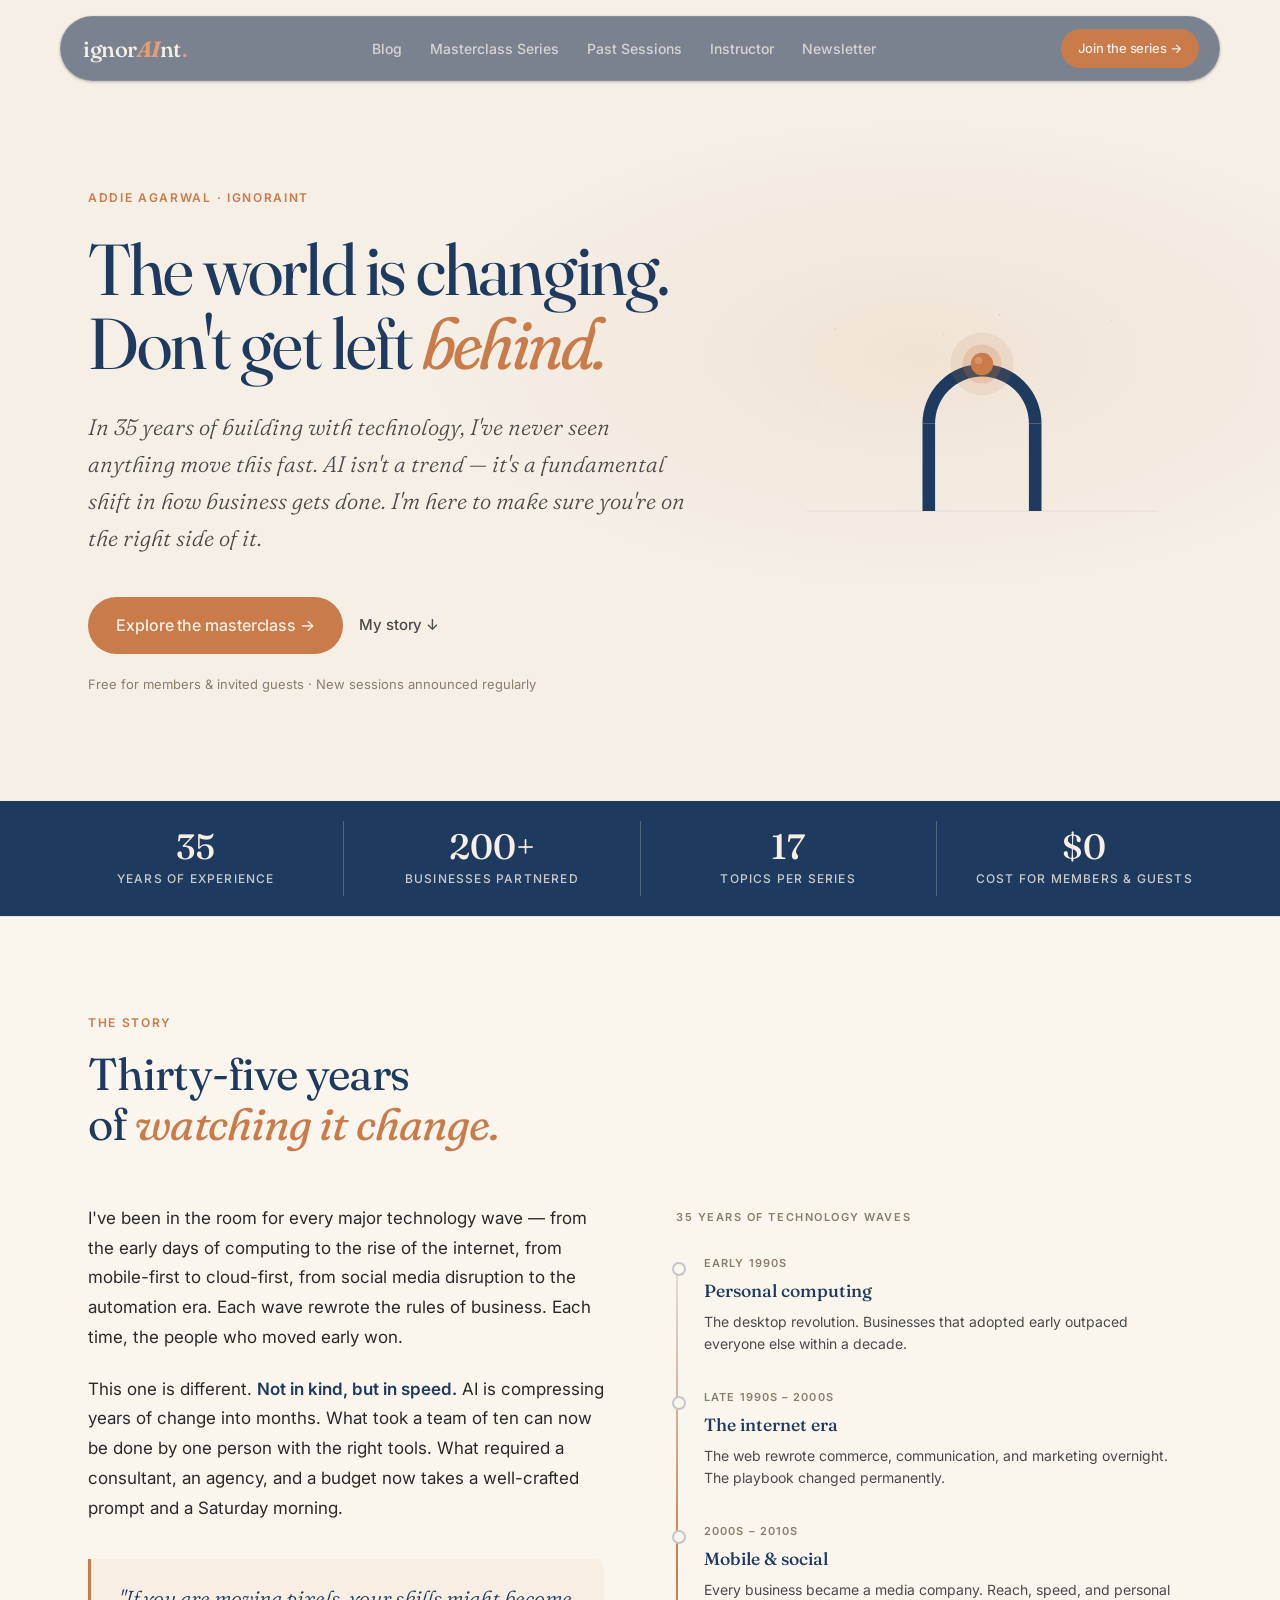
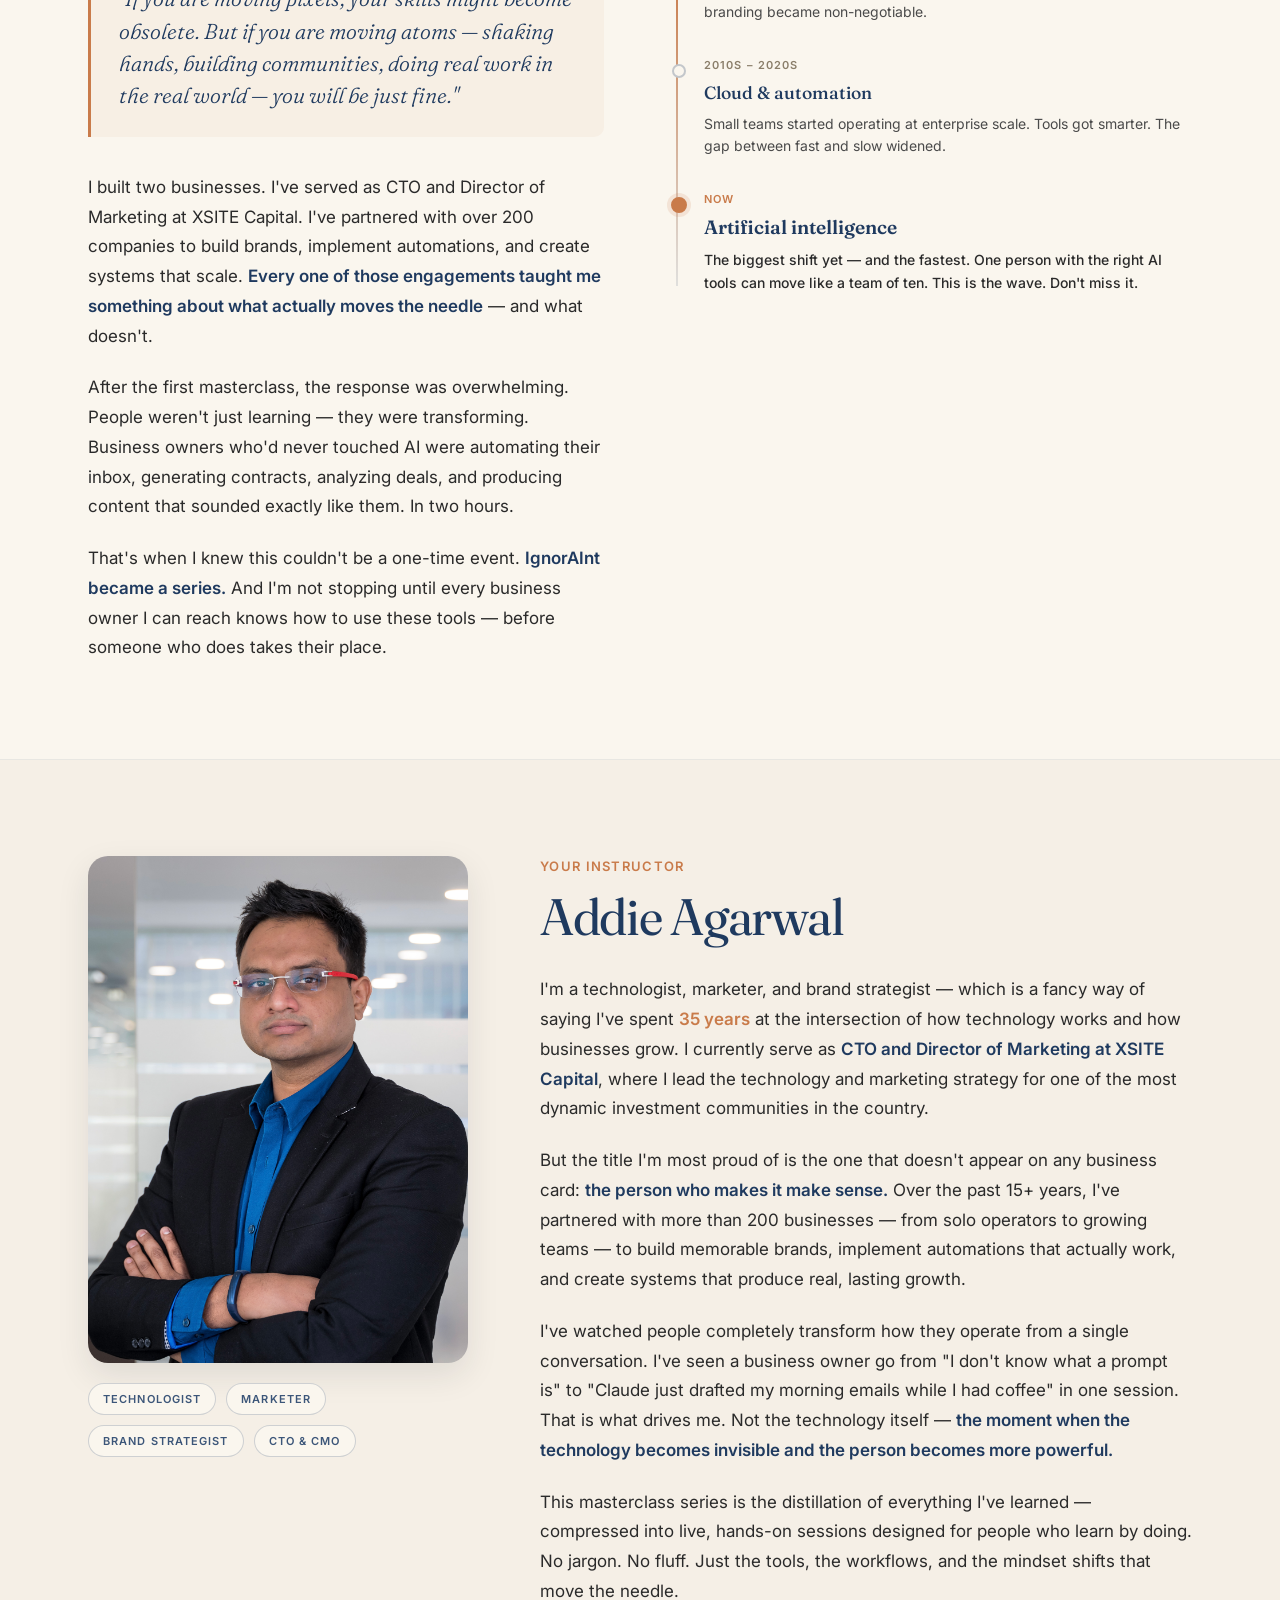
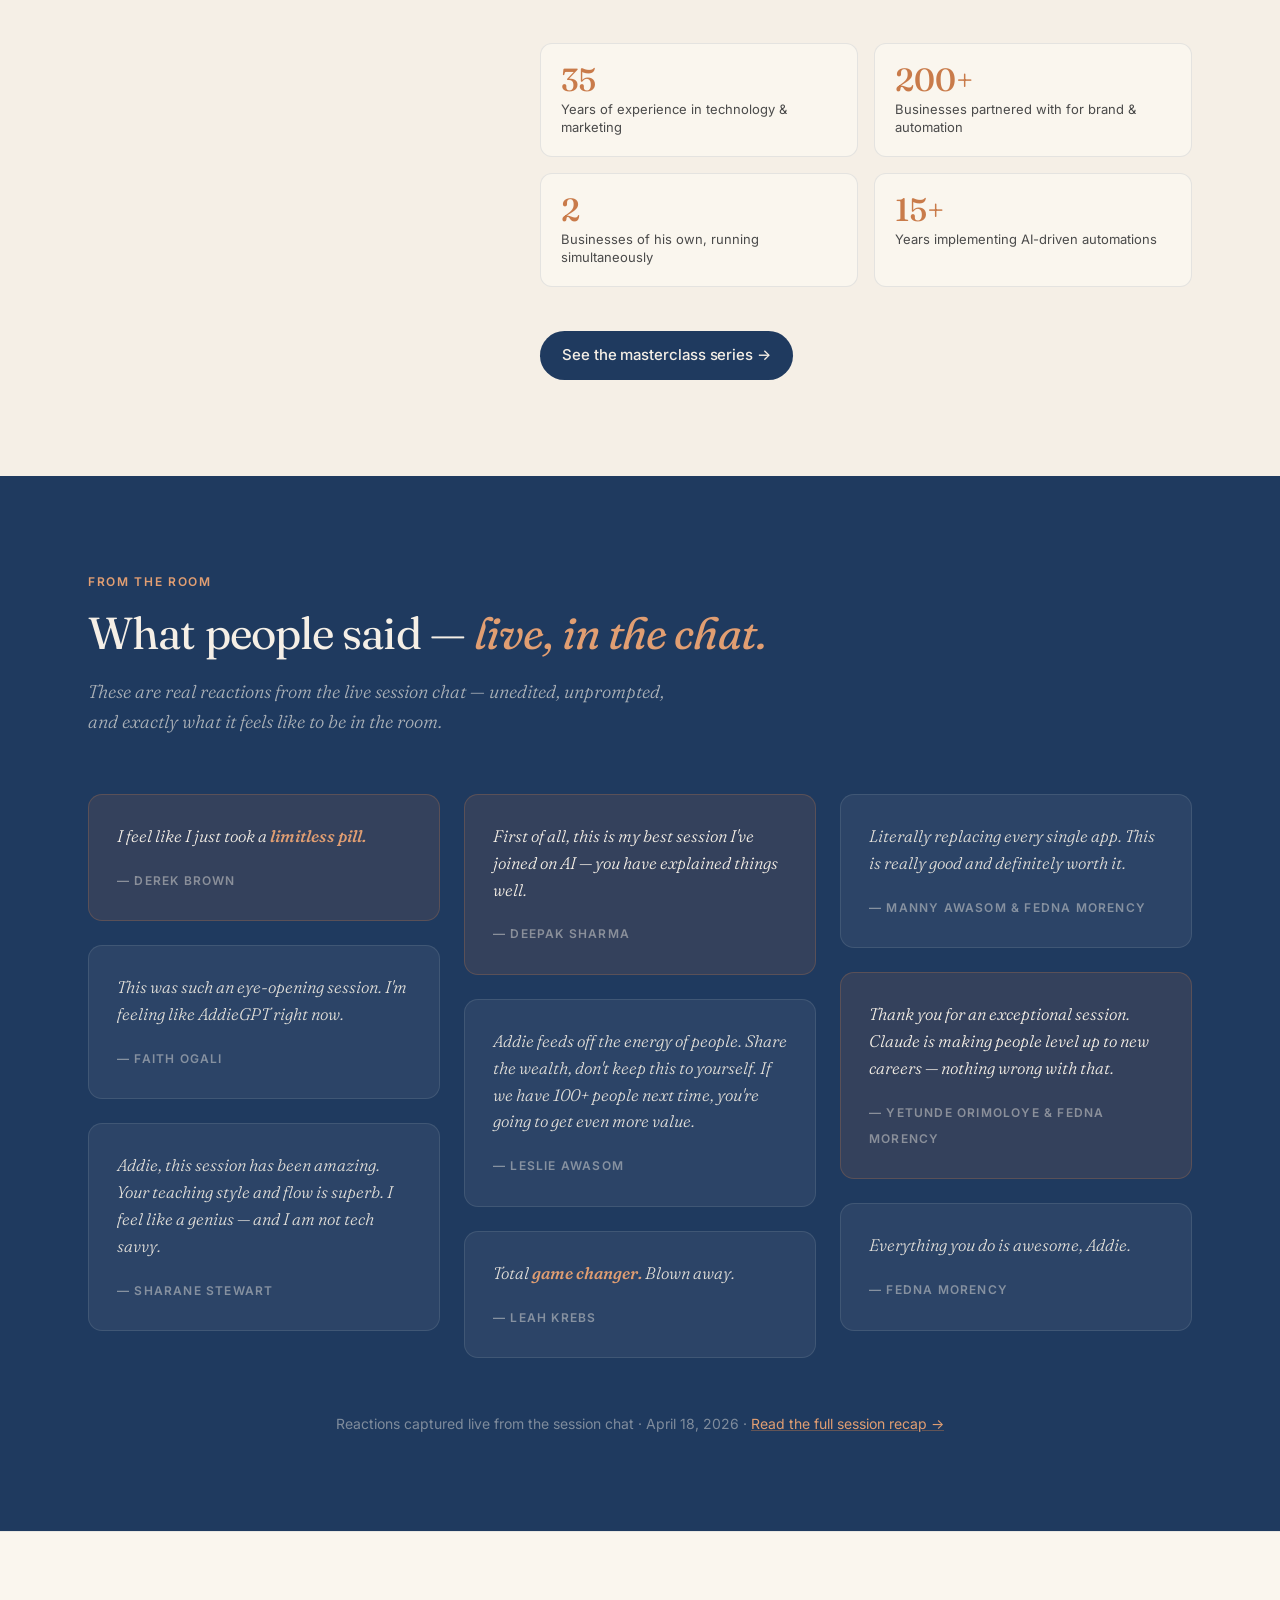
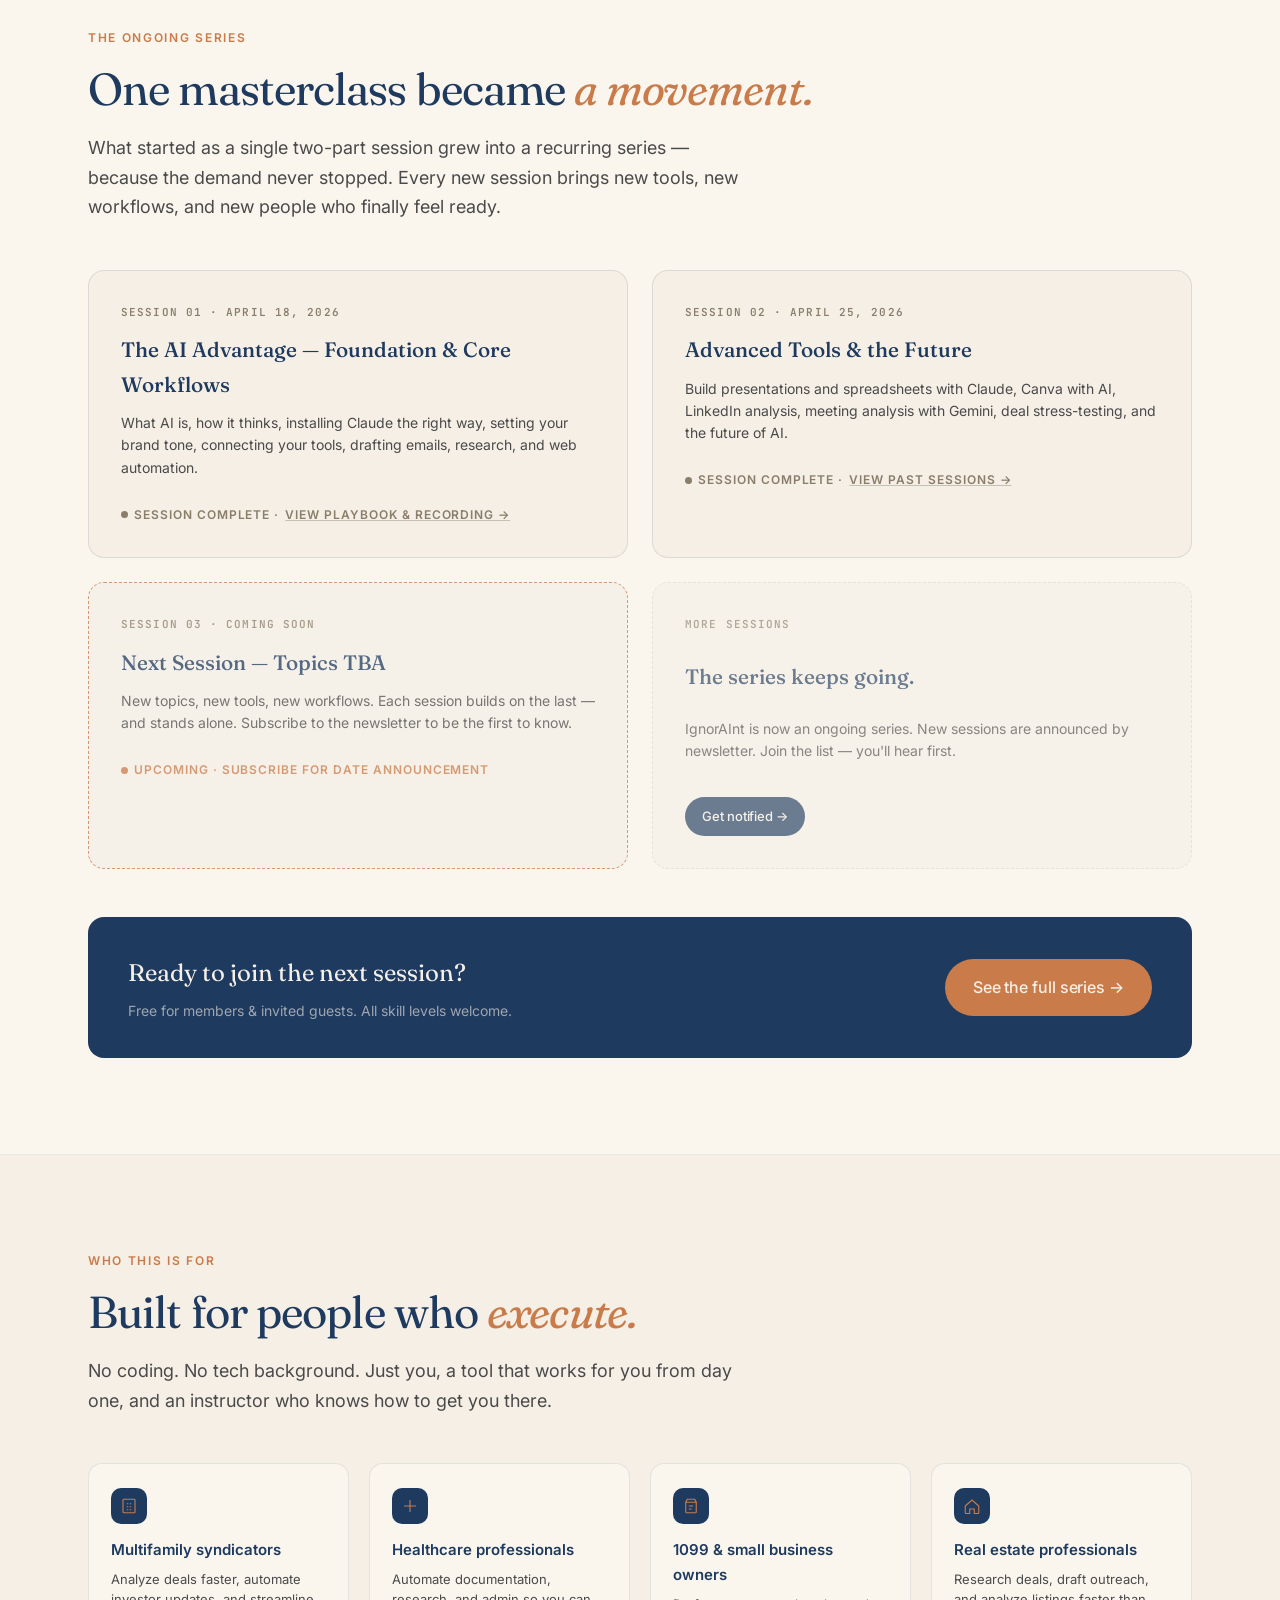
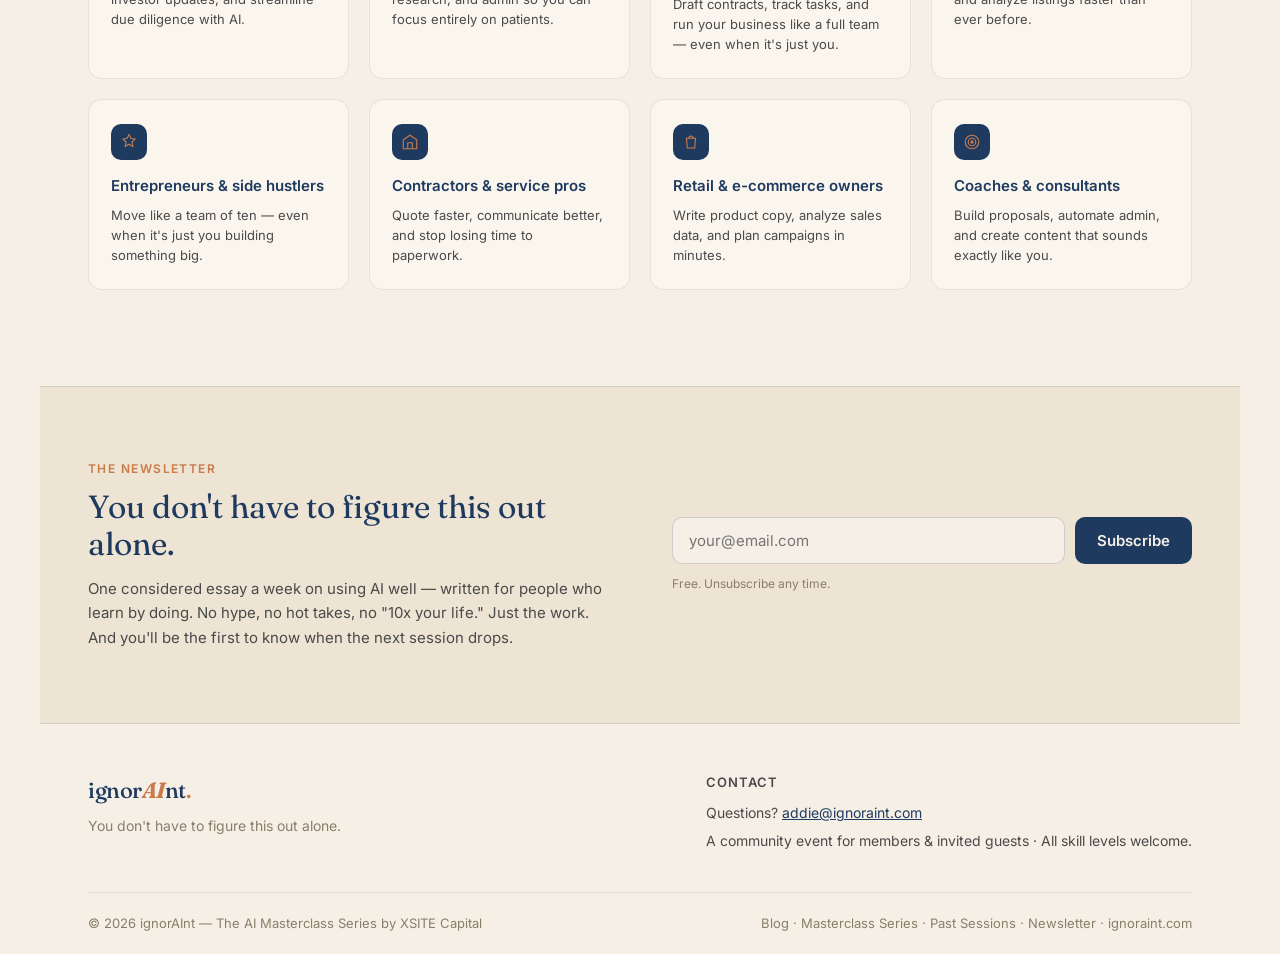
==== commit 4a378080: "Cream hero, blue stat bar, ink arch SVG - Hero background: ink → paper (cream) - Stat bar: ember (or" ====
--- a/index.html
+++ b/index.html
@@ -198,7 +198,7 @@
 
 /* ============ HERO ============ */
 .hero-outer {
-  color: var(--paper);
+  color: var(--ink);
   min-height: 80vh;
   display: flex;
   align-items: center;
@@ -209,7 +209,7 @@
   content: '';
   position: absolute;
   inset: 0;
-  background: radial-gradient(ellipse 70% 60% at 65% 40%, rgba(201,123,74,0.18) 0%, transparent 70%);
+  background: radial-gradient(ellipse 60% 50% at 72% 38%, rgba(201,123,74,0.10) 0%, transparent 65%);
   pointer-events: none;
 }
 .hero-grid {
@@ -230,7 +230,7 @@
   font-weight: 600;
   text-transform: uppercase;
   letter-spacing: 0.14em;
-  color: var(--ember-soft);
+  color: var(--ember);
   margin-bottom: 24px;
 }
 .hero-h1 {
@@ -239,12 +239,12 @@
   font-size: clamp(2.8rem, 5vw + 0.5rem, 5.5rem);
   line-height: 1.04;
   letter-spacing: -0.025em;
-  color: var(--paper);
+  color: var(--ink);
   margin: 0 0 28px;
   font-variation-settings: "opsz" 96, "SOFT" 10;
 }
 .hero-h1 em {
-  color: var(--ember-soft);
+  color: var(--ember);
   font-style: italic;
   font-variation-settings: "opsz" 96, "SOFT" 80;
 }
@@ -253,7 +253,7 @@
   font-weight: 300;
   font-size: clamp(1.1rem, 2vw, 1.4rem);
   line-height: 1.65;
-  color: rgba(245,239,230,0.78);
+  color: var(--fg-2);
   font-style: italic;
   margin: 0 0 40px;
   max-width: 54ch;
@@ -273,15 +273,15 @@
 }
 .hero-ctas .btn-primary:hover { background: var(--ember-deep); }
 .hero-ctas .btn-ghost {
-  color: rgba(245,239,230,0.65);
+  color: var(--fg-2);
   font-size: 15px;
   padding: 0;
 }
-.hero-ctas .btn-ghost:hover { color: var(--ember-soft); }
+.hero-ctas .btn-ghost:hover { color: var(--ember); }
 .hero-note {
   margin-top: 20px;
   font-size: 13px;
-  color: rgba(245,239,230,0.45);
+  color: var(--fg-3);
   font-family: var(--font-sans);
 }
 .hero-portrait-wrap {
@@ -317,7 +317,7 @@
 
 /* Stat bar under hero */
 .stat-bar {
-  background: var(--ember);
+  background: var(--ink);
   color: var(--paper);
   padding: 20px 48px;
 }
@@ -960,9 +960,9 @@
 .footer-bot a { color: inherit; text-decoration: none; }
 .footer-bot a:hover { color: var(--ember); }
 
-/* ============ DARK HERO WRAP ============ */
+/* ============ HERO WRAP ============ */
 .page-hero-wrap {
-  background: var(--ink);
+  background: var(--paper);
   position: relative;
 }
 
@@ -970,7 +970,7 @@
 /* Default: light (cream pill) — already defined above.
    When .nav-on-dark is added by JS (over the dark hero): */
 .site-nav-outer.nav-on-dark {
-  background: var(--ink); /* fills the padding area above the pill with dark blue */
+  background: var(--paper); /* fills the padding area above the pill with cream */
 }
 .site-nav-outer.nav-on-dark .site-nav {
   background: rgba(20, 40, 72, 0.55);
@@ -1083,7 +1083,11 @@
     function updateNav() {
       if (!nav) return;
       var wrap = document.getElementById('page-hero-wrap');
-      var bottom = wrap ? wrap.getBoundingClientRect().bottom : 0;
+      /* If the wrap isn't in the DOM yet (this script runs inline before the
+         hero is parsed), leave the initial .nav-on-dark from the HTML alone —
+         otherwise we'd flash the cream body background above the pill on load. */
+      if (!wrap) return;
+      var bottom = wrap.getBoundingClientRect().bottom;
       if (bottom > 60) {
         nav.classList.add('nav-on-dark');
       } else {
@@ -1091,7 +1095,12 @@
       }
     }
     window.addEventListener('scroll', updateNav, { passive: true });
-    updateNav();
+    /* Defer first run until after the hero wrap is parsed. */
+    if (document.readyState === 'loading') {
+      document.addEventListener('DOMContentLoaded', updateNav);
+    } else {
+      updateNav();
+    }
   })();
 </script>
 
@@ -1118,40 +1127,39 @@
     </div>
     <div class="hero-arch-wrap">
       <svg class="hero-arch-svg" viewBox="0 0 1200 800" xmlns="http://www.w3.org/2000/svg" aria-hidden="true">
-        <!-- No background rect — SVG is fully transparent, blends into the dark hero -->
-
-        <!-- Stars (static) -->
-        <circle cx="180"  cy="80"  r="1.8" fill="#F5EFE6" opacity="0.35"/>
-        <circle cx="320"  cy="55"  r="1.4" fill="#F5EFE6" opacity="0.25"/>
-        <circle cx="490"  cy="95"  r="1.6" fill="#F5EFE6" opacity="0.30"/>
-        <circle cx="650"  cy="40"  r="2.0" fill="#F5EFE6" opacity="0.40"/>
-        <circle cx="820"  cy="70"  r="1.5" fill="#F5EFE6" opacity="0.28"/>
-        <circle cx="970"  cy="55"  r="1.7" fill="#F5EFE6" opacity="0.32"/>
-        <circle cx="1080" cy="110" r="1.3" fill="#F5EFE6" opacity="0.22"/>
-        <circle cx="240"  cy="200" r="1.2" fill="#F5EFE6" opacity="0.20"/>
-        <circle cx="900"  cy="160" r="1.4" fill="#F5EFE6" opacity="0.25"/>
-        <circle cx="130"  cy="300" r="1.6" fill="#F5EFE6" opacity="0.28"/>
-        <circle cx="1050" cy="250" r="1.3" fill="#F5EFE6" opacity="0.22"/>
-        <circle cx="380"  cy="160" r="1.1" fill="#F5EFE6" opacity="0.18"/>
-        <circle cx="760"  cy="130" r="1.5" fill="#F5EFE6" opacity="0.30"/>
+        <!-- No background rect — fully transparent, blends with cream hero -->
+
+        <!-- Dots (decorative, ink-toned) -->
+        <circle cx="180"  cy="80"  r="1.8" fill="#1F3A5F" opacity="0.18"/>
+        <circle cx="320"  cy="55"  r="1.4" fill="#1F3A5F" opacity="0.13"/>
+        <circle cx="490"  cy="95"  r="1.6" fill="#1F3A5F" opacity="0.15"/>
+        <circle cx="650"  cy="40"  r="2.0" fill="#1F3A5F" opacity="0.20"/>
+        <circle cx="820"  cy="70"  r="1.5" fill="#1F3A5F" opacity="0.14"/>
+        <circle cx="970"  cy="55"  r="1.7" fill="#1F3A5F" opacity="0.16"/>
+        <circle cx="1080" cy="110" r="1.3" fill="#1F3A5F" opacity="0.11"/>
+        <circle cx="240"  cy="200" r="1.2" fill="#1F3A5F" opacity="0.10"/>
+        <circle cx="900"  cy="160" r="1.4" fill="#1F3A5F" opacity="0.12"/>
+        <circle cx="130"  cy="300" r="1.6" fill="#1F3A5F" opacity="0.13"/>
+        <circle cx="1050" cy="250" r="1.3" fill="#1F3A5F" opacity="0.11"/>
+        <circle cx="380"  cy="160" r="1.1" fill="#1F3A5F" opacity="0.09"/>
+        <circle cx="760"  cy="130" r="1.5" fill="#1F3A5F" opacity="0.15"/>
 
         <!-- Horizon line -->
         <line x1="100" y1="600" x2="1100" y2="600"
-              stroke="#F5EFE6" stroke-width="1.5" opacity="0.22"/>
+              stroke="#1F3A5F" stroke-width="1.5" opacity="0.15"/>
 
         <!-- Left column -->
-        <rect x="430" y="350" width="36" height="250" fill="#F5EFE6"/>
+        <rect x="430" y="350" width="36" height="250" fill="#1F3A5F"/>
         <!-- Right column -->
-        <rect x="734" y="350" width="36" height="250" fill="#F5EFE6"/>
+        <rect x="734" y="350" width="36" height="250" fill="#1F3A5F"/>
 
         <!-- Arch body: outer r=170, inner r=134, center (600,350) -->
         <path d="M 430 350 A 170 170 0 0 1 770 350 L 734 350 A 134 134 0 0 0 466 350 Z"
-              fill="#F5EFE6"/>
-
-        <!-- Keystone outer glow (large, soft) -->
-        <circle cx="600" cy="180" r="90" fill="#C97B4A" opacity="0.18"/>
-        <!-- Keystone mid glow -->
-        <circle cx="600" cy="180" r="56" fill="#C97B4A" opacity="0.28"/>
+              fill="#1F3A5F"/>
+
+        <!-- Keystone glow (amber shines on cream bg) -->
+        <circle cx="600" cy="180" r="90" fill="#C97B4A" opacity="0.12"/>
+        <circle cx="600" cy="180" r="56" fill="#C97B4A" opacity="0.22"/>
 
         <!-- Keystone -->
         <circle cx="600" cy="180" r="32" fill="#C97B4A"/>
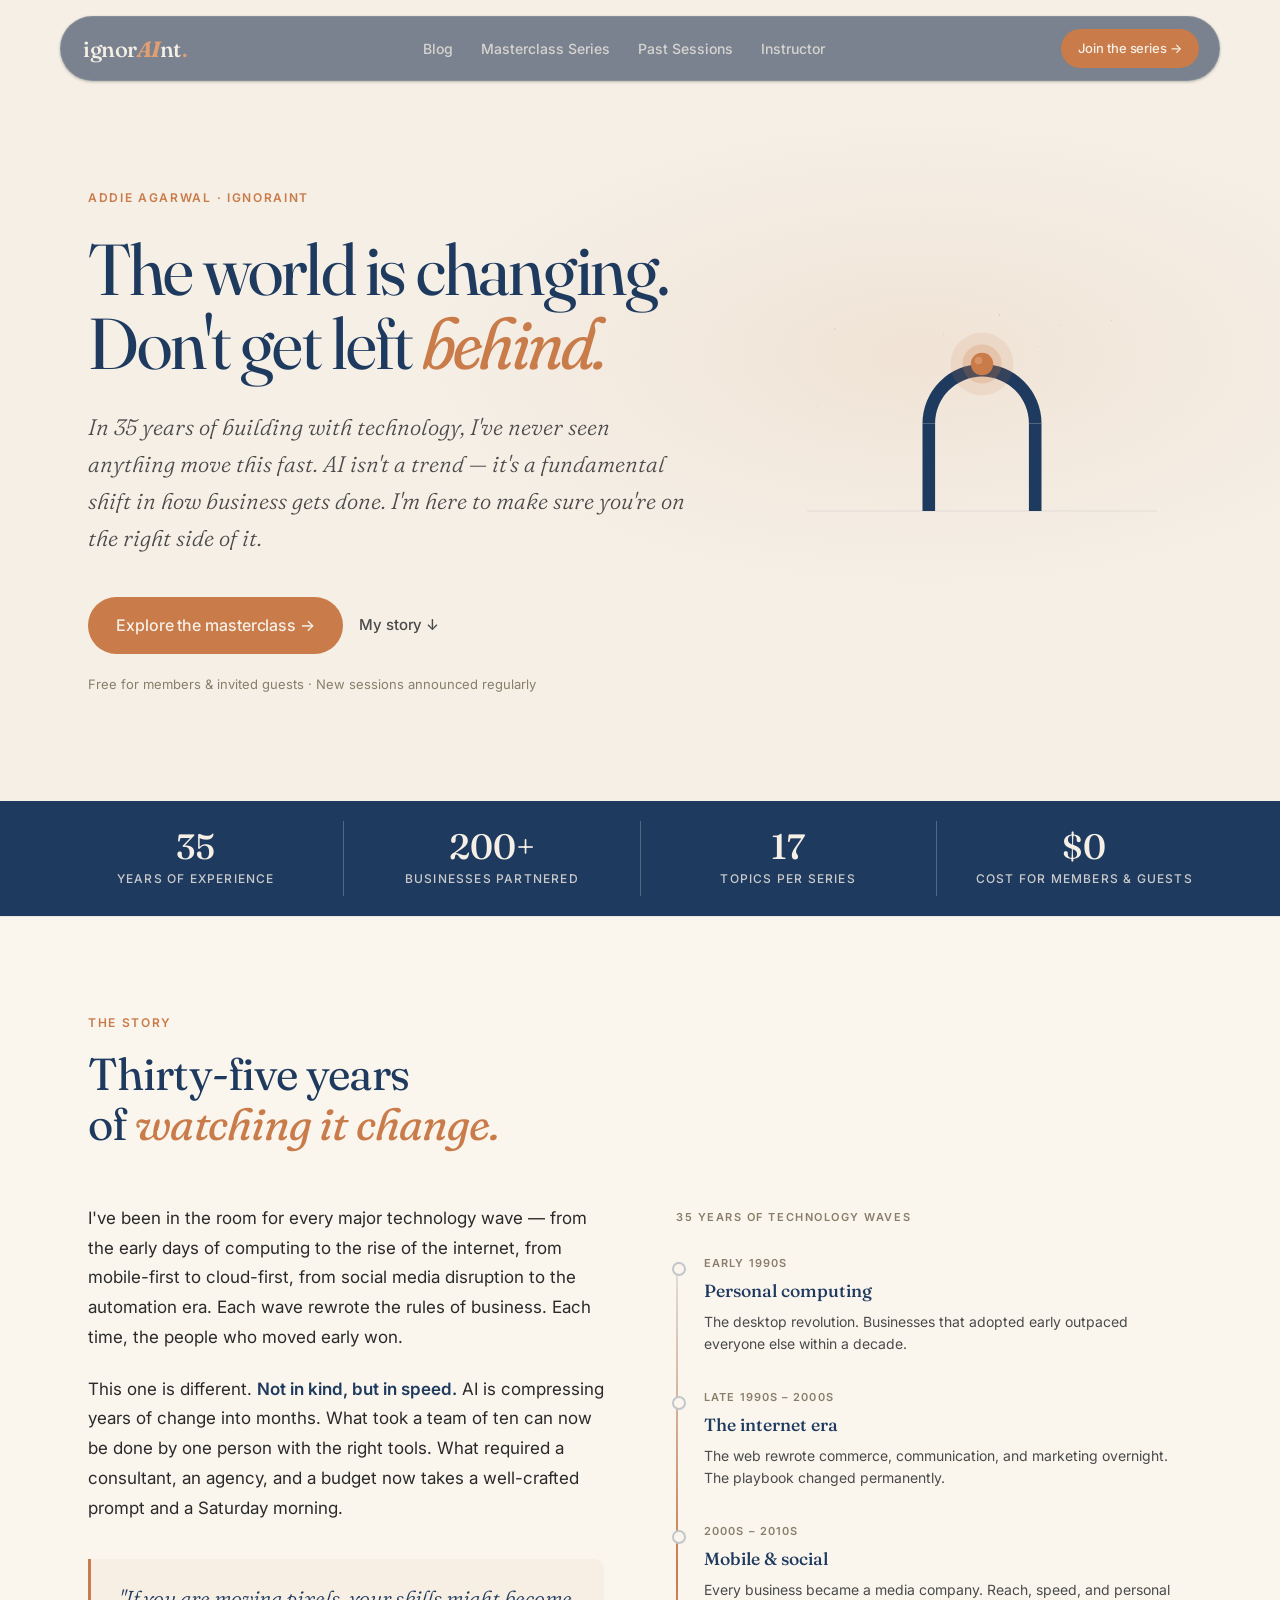
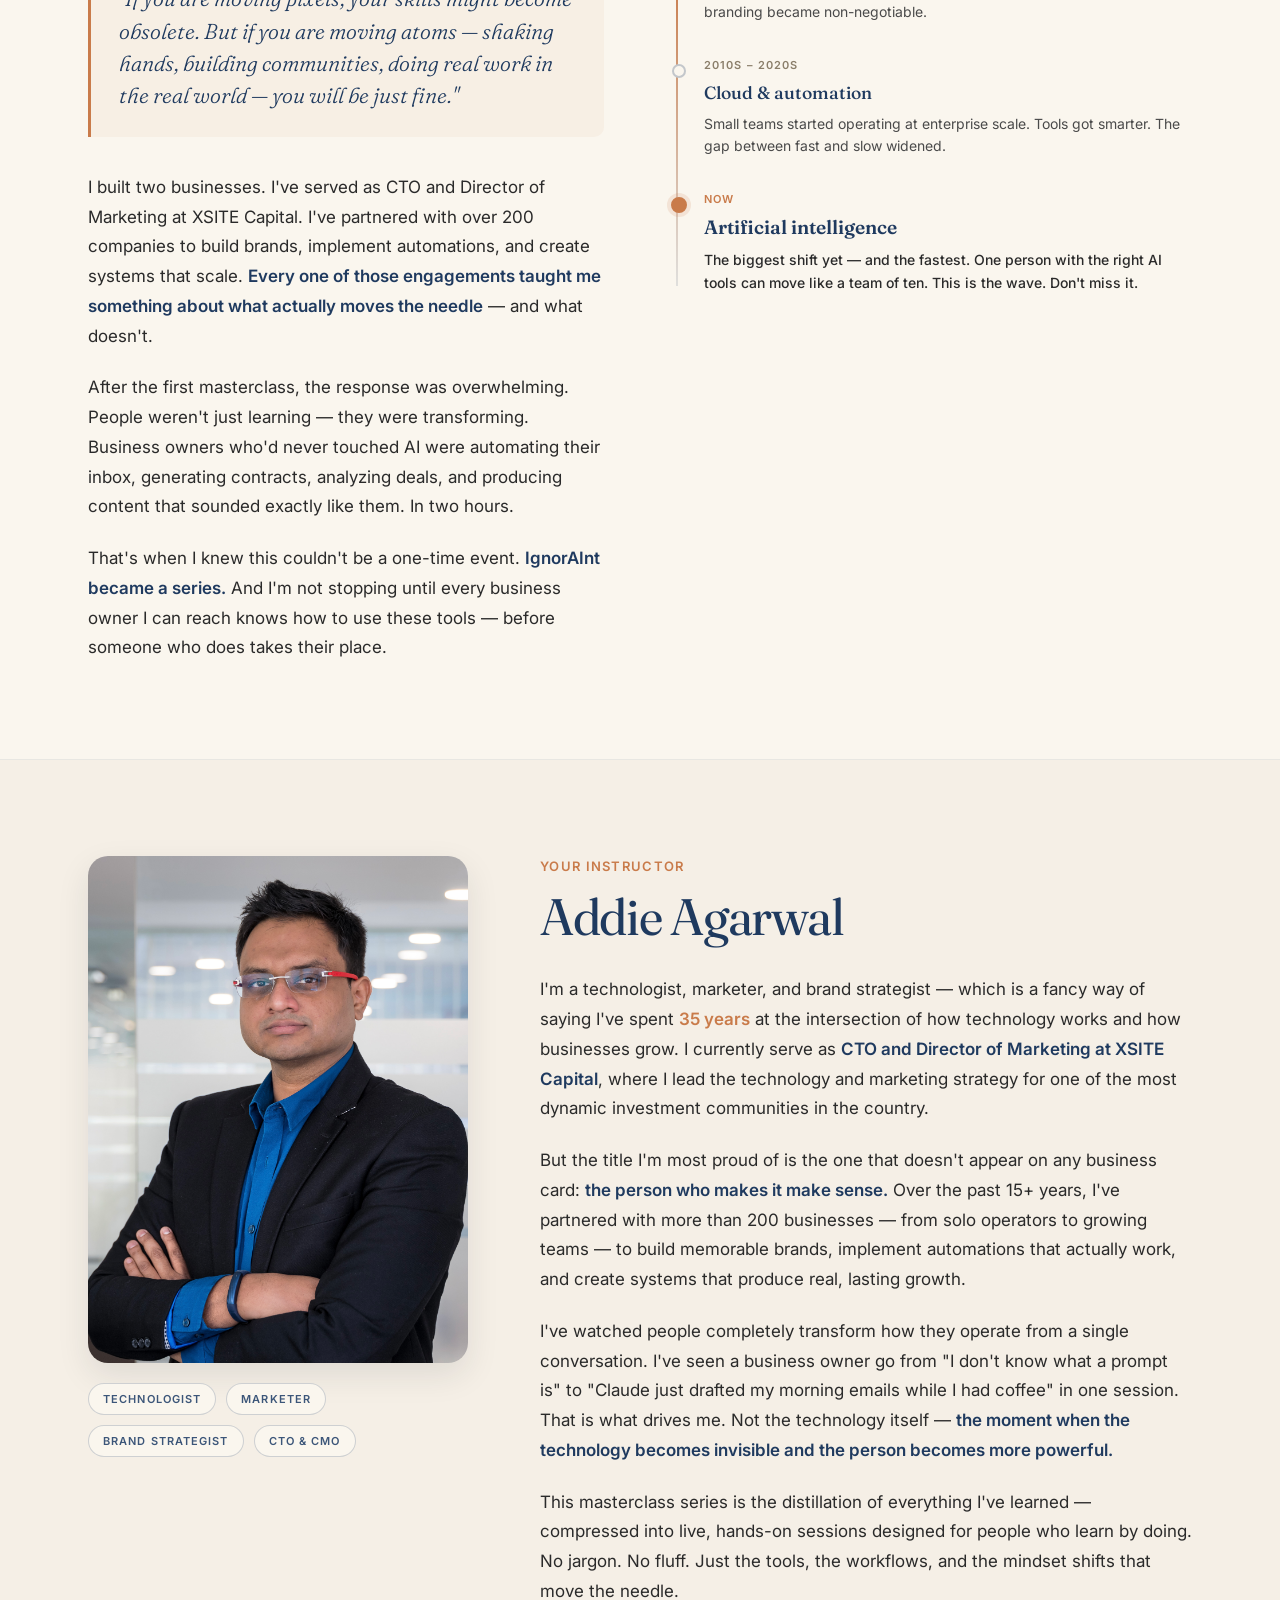
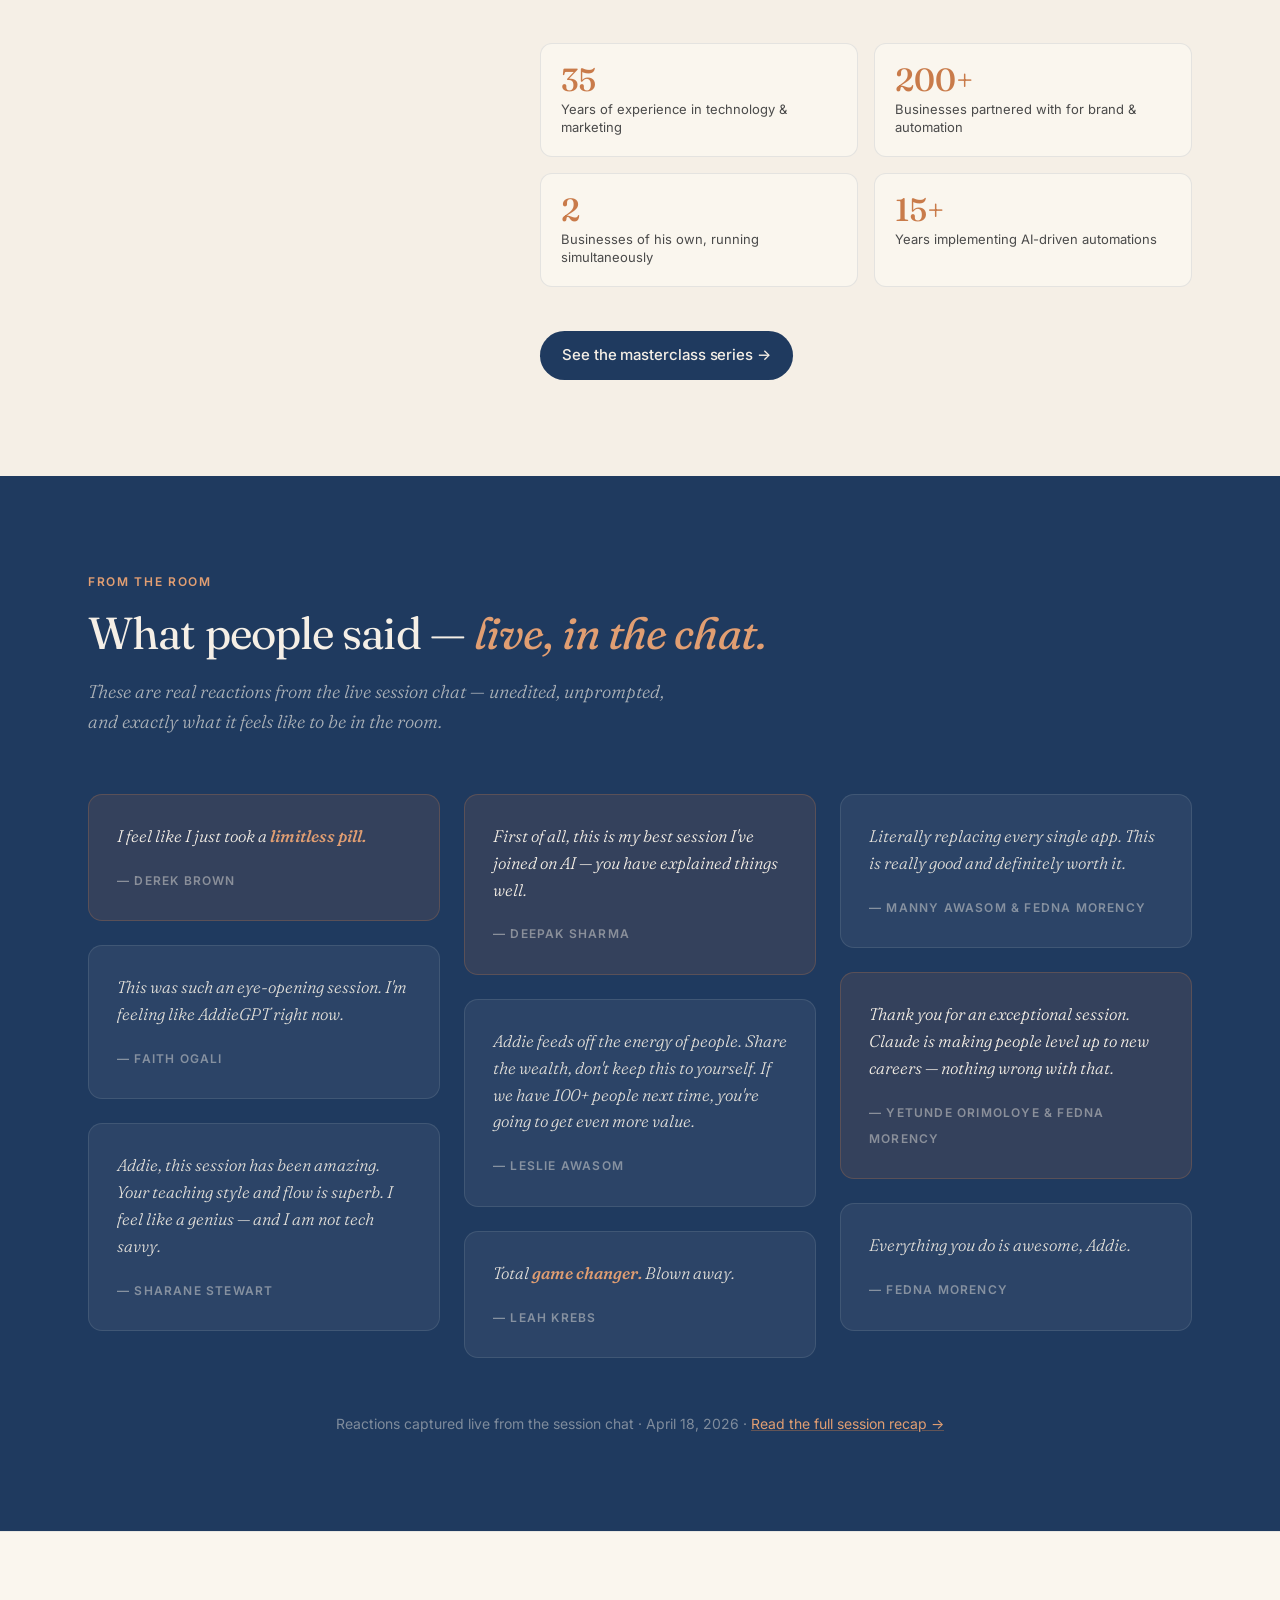
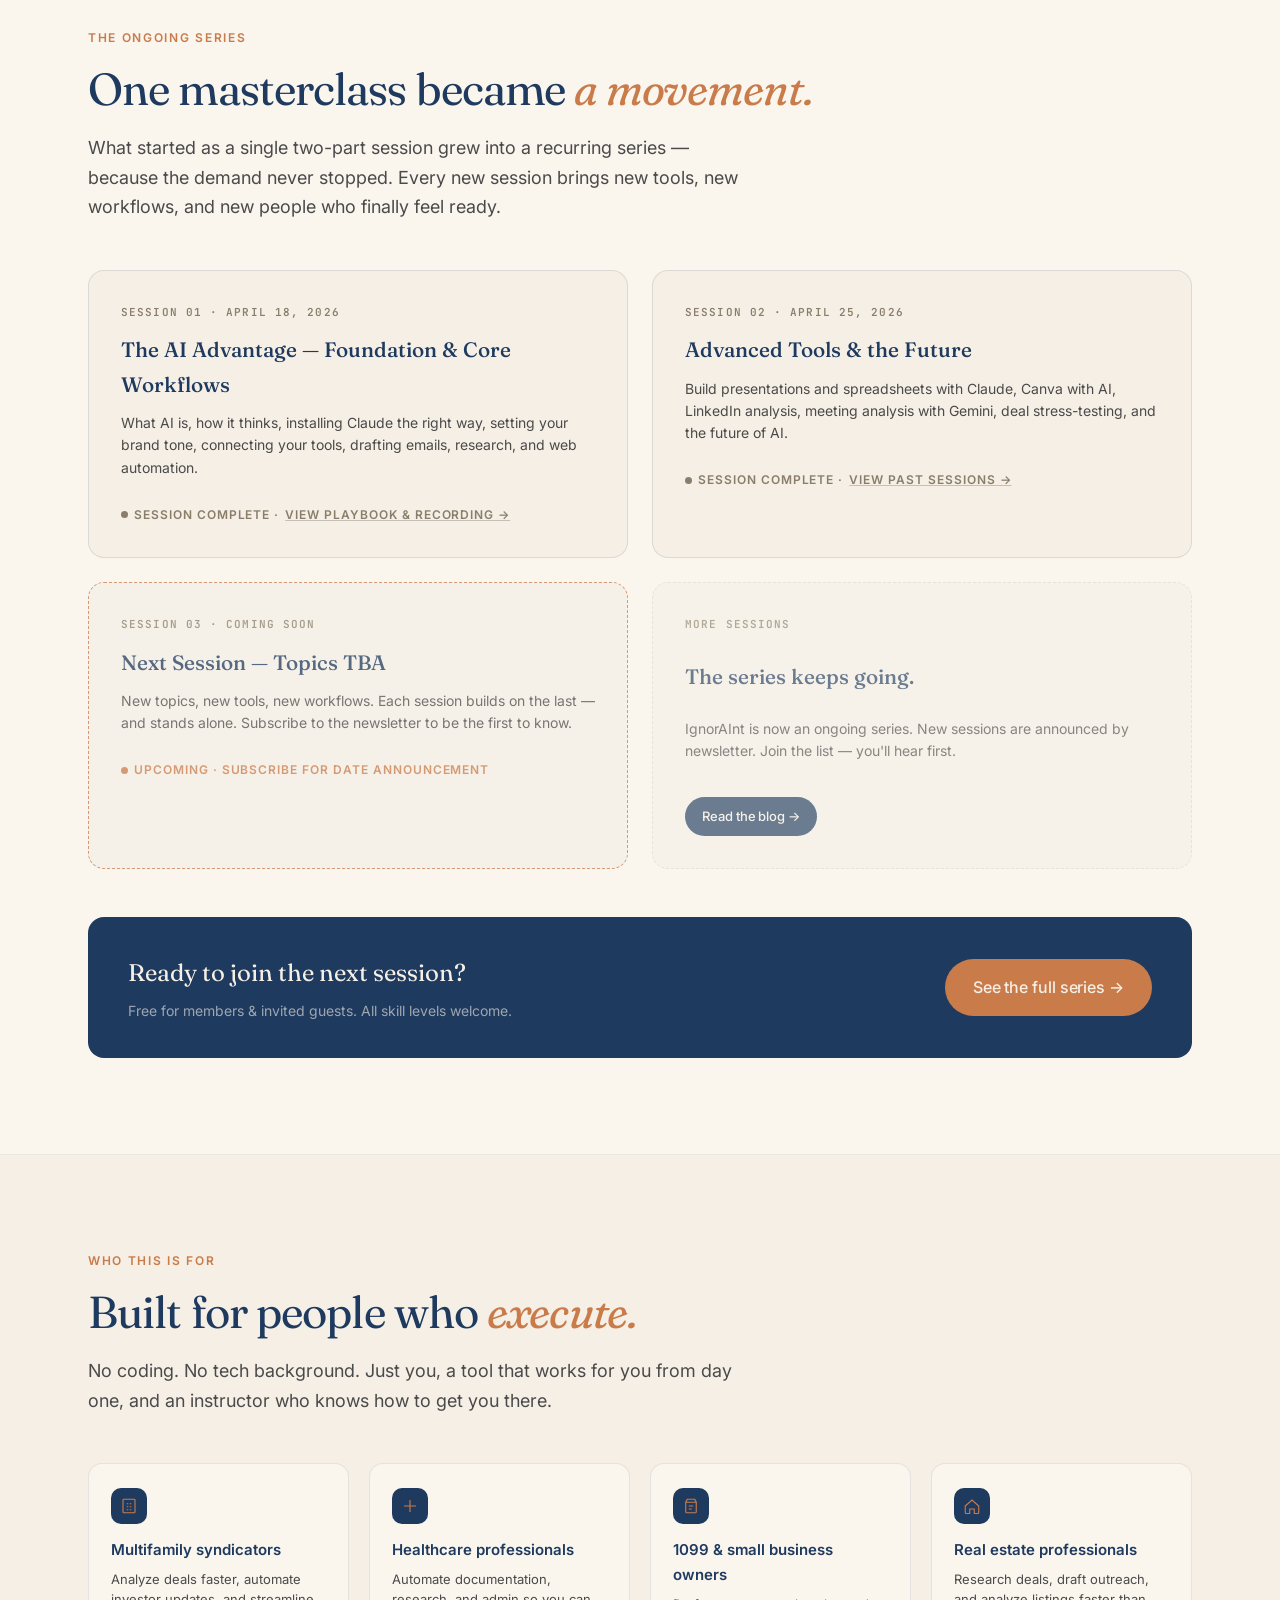
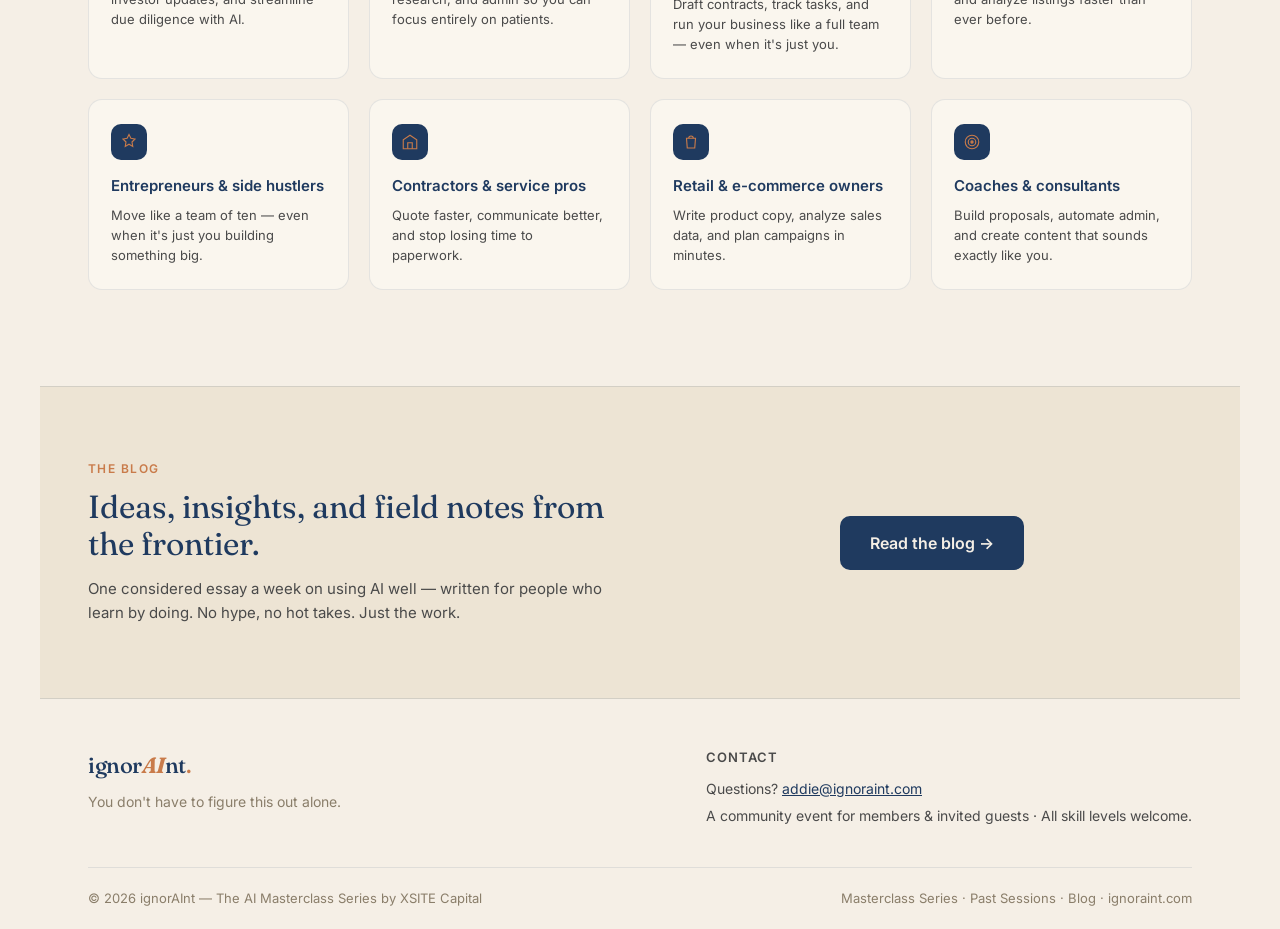
==== commit 17ba33cf: "Remove Newsletter from nav; swap newsletter sections to Blog CTAs - Nav: Newsletter link removed fro" ====
--- a/index.html
+++ b/index.html
@@ -1047,7 +1047,6 @@
       <a href="masterclass-series.html">Masterclass Series</a>
       <a href="past-sessions.html">Past Sessions</a>
       <a href="#instructor">Instructor</a>
-      <a href="#newsletter">Newsletter</a>
     </div>
     <button class="nav-toggle" id="nav-toggle" aria-label="Toggle menu" aria-controls="nav-drawer" aria-expanded="false">
       <span></span><span></span><span></span>
@@ -1059,7 +1058,6 @@
     <a href="masterclass-series.html">Masterclass Series</a>
     <a href="past-sessions.html">Past Sessions</a>
     <a href="#instructor">Instructor</a>
-    <a href="#newsletter">Newsletter</a>
   </div>
 </div>
 
@@ -1414,7 +1412,7 @@
         <div class="series-card-num">More sessions</div>
         <h3 class="series-card-title">The series keeps going.</h3>
         <p class="series-card-desc">IgnorAInt is now an ongoing series. New sessions are announced by newsletter. Join the list — you'll hear first.</p>
-        <a href="#newsletter" class="btn btn-primary btn-sm">Get notified →</a>
+        <a href="blog/" class="btn btn-primary btn-sm">Read the blog →</a>
       </div>
     </div>
 
@@ -1496,22 +1494,17 @@
   </div>
 </section>
 
-<!-- ============ NEWSLETTER ============ -->
-<section id="newsletter" aria-label="Subscribe to the newsletter">
+<!-- ============ BLOG CTA ============ -->
+<section id="blog-cta" aria-label="Read the blog">
   <div class="newsletter-band">
     <div>
-      <p class="nb-eyebrow">The newsletter</p>
-      <h3>You don't have to figure this out alone.</h3>
-      <p class="nb-sub">One considered essay a week on using AI well — written for people who learn by doing. No hype, no hot takes, no "10x your life." Just the work. And you'll be the first to know when the next session drops.</p>
-    </div>
-    <form data-subscribe-form data-source="home-footer">
-      <div class="nb-row">
-        <input type="email" name="email" placeholder="your@email.com" aria-label="Email address" required>
-        <button type="submit" class="nb-btn">Subscribe</button>
-      </div>
-      <label style="position:absolute;left:-9999px;" aria-hidden="true">Don't fill this: <input type="text" name="honey" tabindex="-1" autocomplete="off"></label>
-      <p class="nb-foot">Free. Unsubscribe any time.</p>
-    </form>
+      <p class="nb-eyebrow">The blog</p>
+      <h3>Ideas, insights, and field notes from the frontier.</h3>
+      <p class="nb-sub">One considered essay a week on using AI well — written for people who learn by doing. No hype, no hot takes. Just the work.</p>
+    </div>
+    <div style="display:flex;align-items:center;justify-content:center;">
+      <a href="blog/" class="nb-btn" style="text-decoration:none;display:inline-flex;align-items:center;font-size:16px;padding:14px 30px;">Read the blog →</a>
+    </div>
   </div>
 </section>
 
@@ -1531,10 +1524,9 @@
   <div class="footer-bot">
     <span>© 2026 ignorAInt — The AI Masterclass Series by XSITE Capital</span>
     <span>
-      <a href="blog/">Blog</a> ·
       <a href="masterclass-series.html">Masterclass Series</a> ·
       <a href="past-sessions.html">Past Sessions</a> ·
-      <a href="#newsletter">Newsletter</a> ·
+      <a href="blog/">Blog</a> ·
       ignoraint.com
     </span>
   </div>
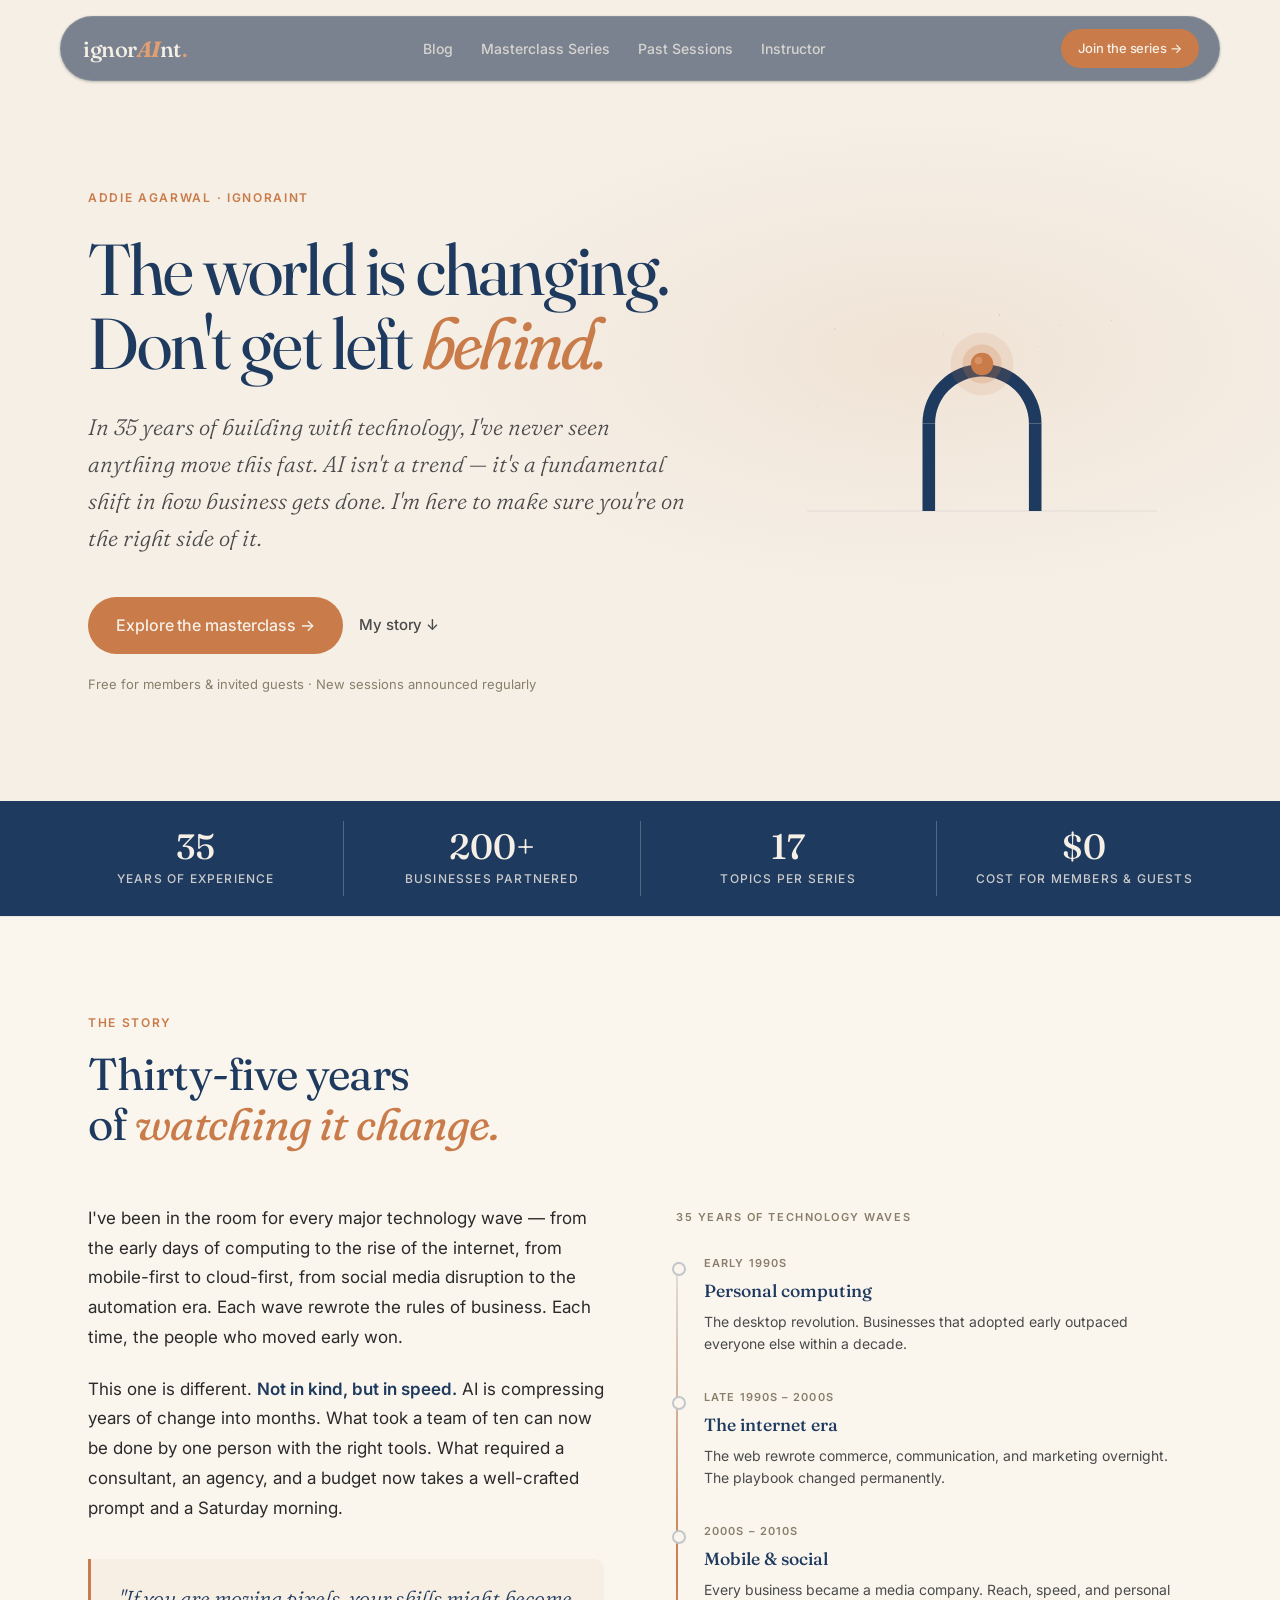
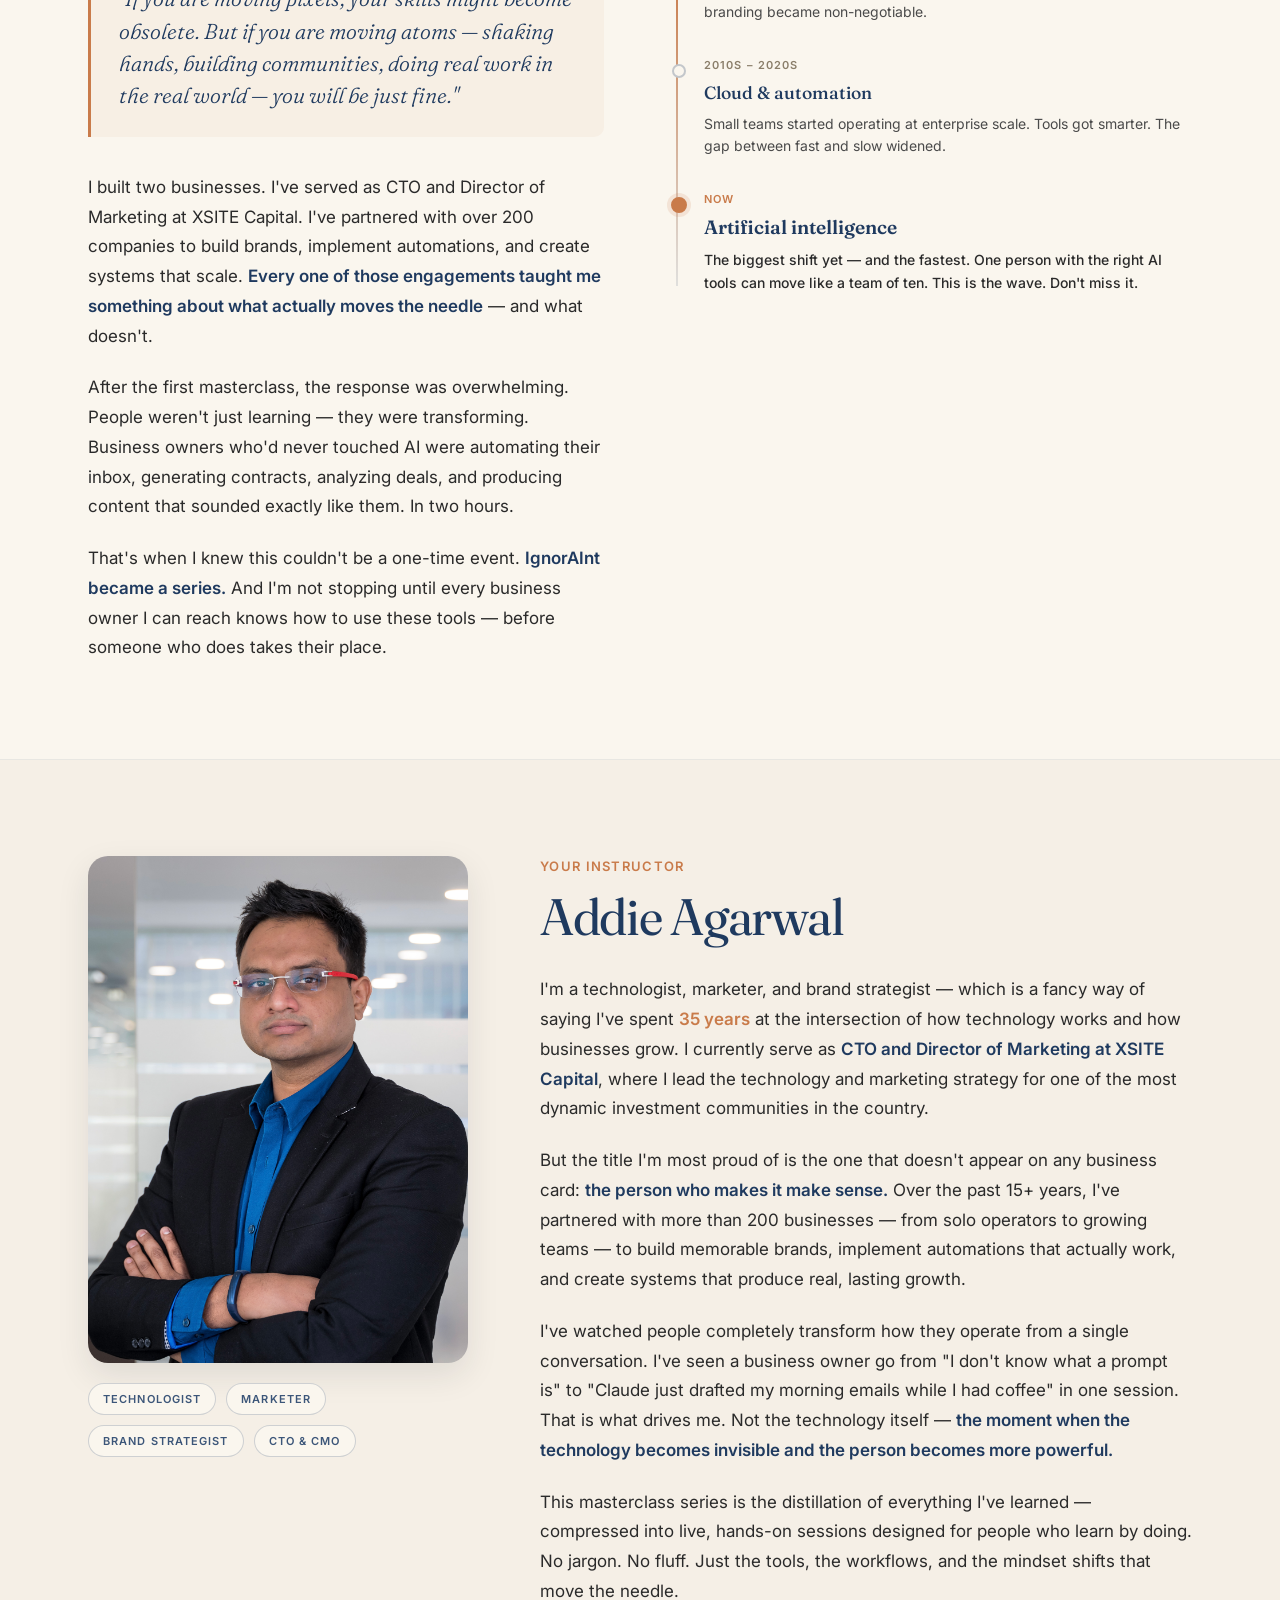
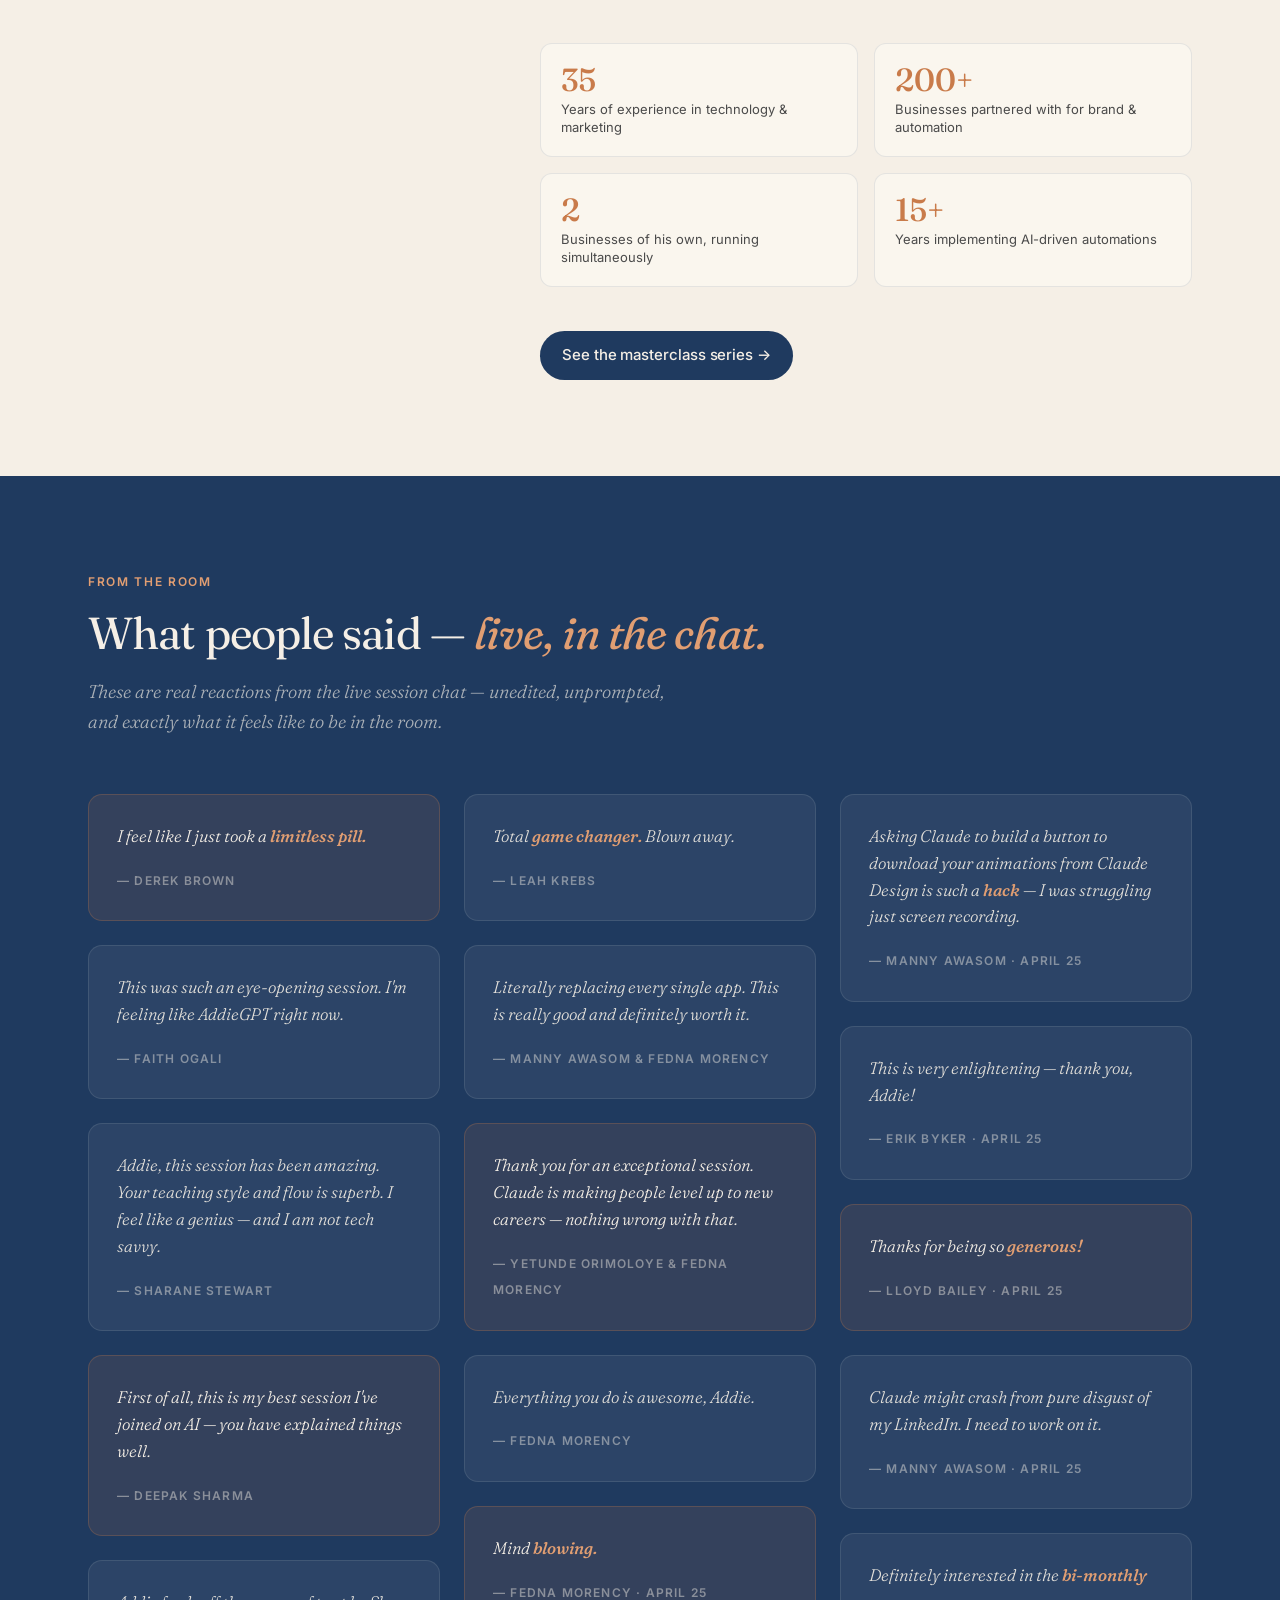
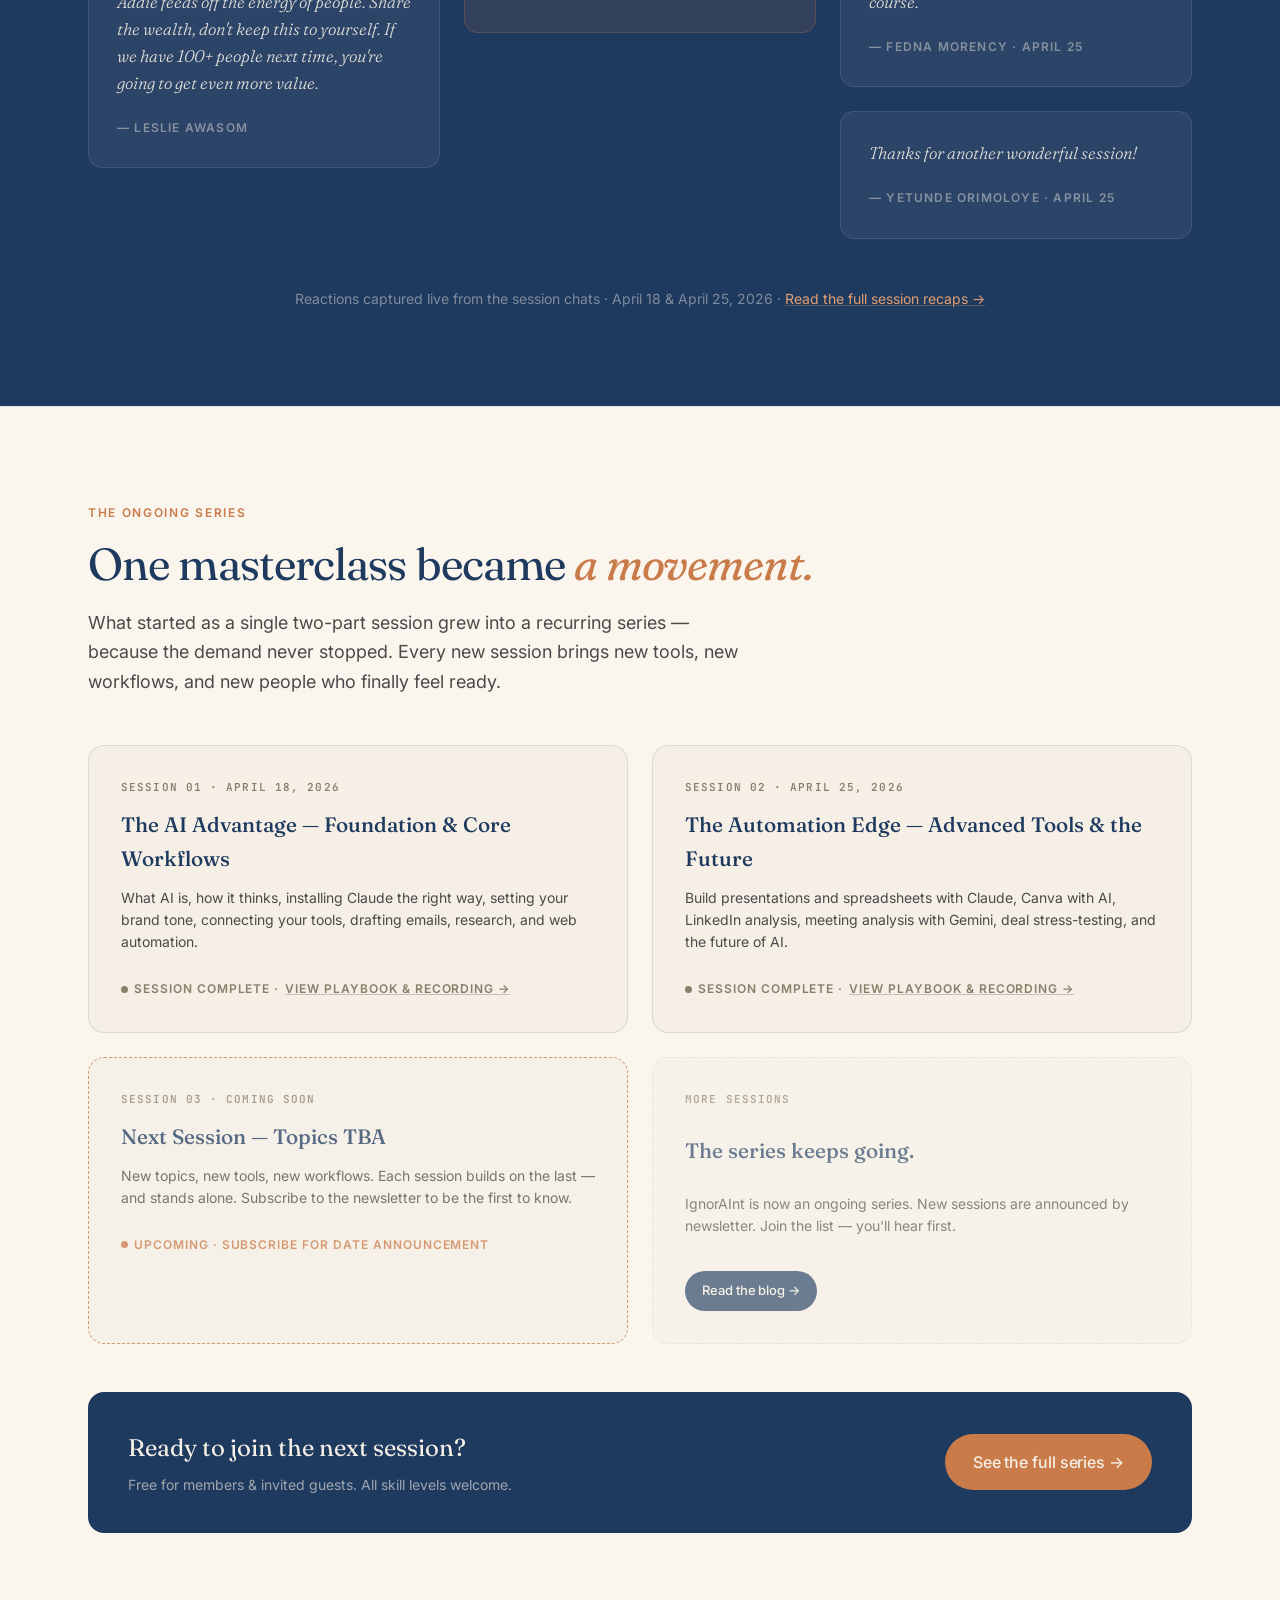
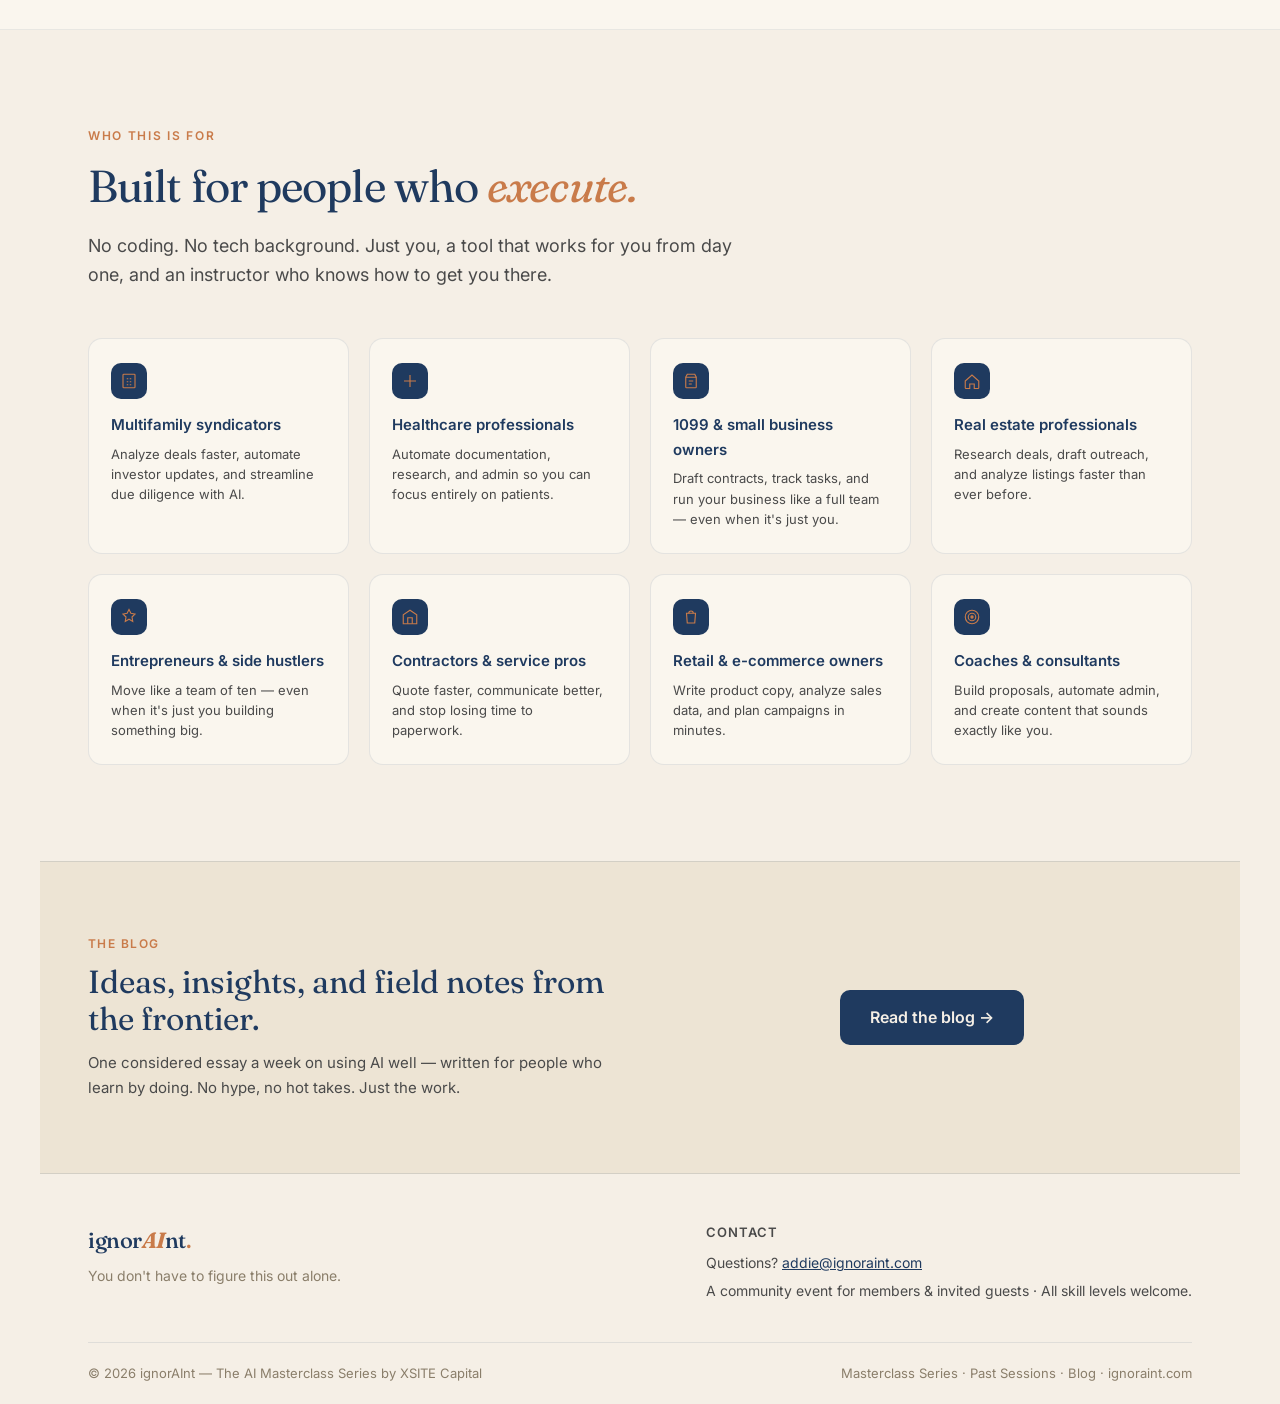
==== commit eac0967b: "Add April 25 session recap (The Automation Edge) - New past-sessions/the-automation-edge.html with f" ====
--- a/index.html
+++ b/index.html
@@ -1360,11 +1360,46 @@
         <cite>&mdash; Fedna Morency</cite>
       </div>
 
+      <div class="testi-card featured">
+        <blockquote>Mind <em>blowing.</em></blockquote>
+        <cite>&mdash; Fedna Morency · April 25</cite>
+      </div>
+
+      <div class="testi-card">
+        <blockquote>Asking Claude to build a button to download your animations from Claude Design is such a <em>hack</em> — I was struggling just screen recording.</blockquote>
+        <cite>&mdash; Manny Awasom · April 25</cite>
+      </div>
+
+      <div class="testi-card">
+        <blockquote>This is very enlightening — thank you, Addie!</blockquote>
+        <cite>&mdash; Erik Byker · April 25</cite>
+      </div>
+
+      <div class="testi-card featured">
+        <blockquote>Thanks for being so <em>generous!</em></blockquote>
+        <cite>&mdash; Lloyd Bailey · April 25</cite>
+      </div>
+
+      <div class="testi-card">
+        <blockquote>Claude might crash from pure disgust of my LinkedIn. I need to work on it.</blockquote>
+        <cite>&mdash; Manny Awasom · April 25</cite>
+      </div>
+
+      <div class="testi-card">
+        <blockquote>Definitely interested in the <em>bi-monthly</em> course.</blockquote>
+        <cite>&mdash; Fedna Morency · April 25</cite>
+      </div>
+
+      <div class="testi-card">
+        <blockquote>Thanks for another wonderful session!</blockquote>
+        <cite>&mdash; Yetunde Orimoloye · April 25</cite>
+      </div>
+
     </div>
 
     <div class="testi-source">
-      <p>Reactions captured live from the session chat · April 18, 2026 ·
-        <a href="past-sessions/the-ai-advantage.html">Read the full session recap →</a>
+      <p>Reactions captured live from the session chats · April 18 &amp; April 25, 2026 ·
+        <a href="past-sessions.html">Read the full session recaps →</a>
       </p>
     </div>
   </div>
@@ -1390,11 +1425,11 @@
 
       <div class="series-card">
         <div class="series-card-num">Session 02 · April 25, 2026</div>
-        <h3 class="series-card-title">Advanced Tools &amp; the Future</h3>
+        <h3 class="series-card-title">The Automation Edge — Advanced Tools &amp; the Future</h3>
         <p class="series-card-desc">Build presentations and spreadsheets with Claude, Canva with AI, LinkedIn analysis, meeting analysis with Gemini, deal stress-testing, and the future of AI.</p>
         <div class="series-card-status status-complete">
           <span class="status-dot"></span>
-          Session complete · <a href="past-sessions.html" style="color: var(--fg-3); text-decoration-color: rgba(0,0,0,0.2);">View past sessions →</a>
+          Session complete · <a href="past-sessions/the-automation-edge.html" style="color: var(--fg-3); text-decoration-color: rgba(0,0,0,0.2);">View playbook &amp; recording →</a>
         </div>
       </div>
 
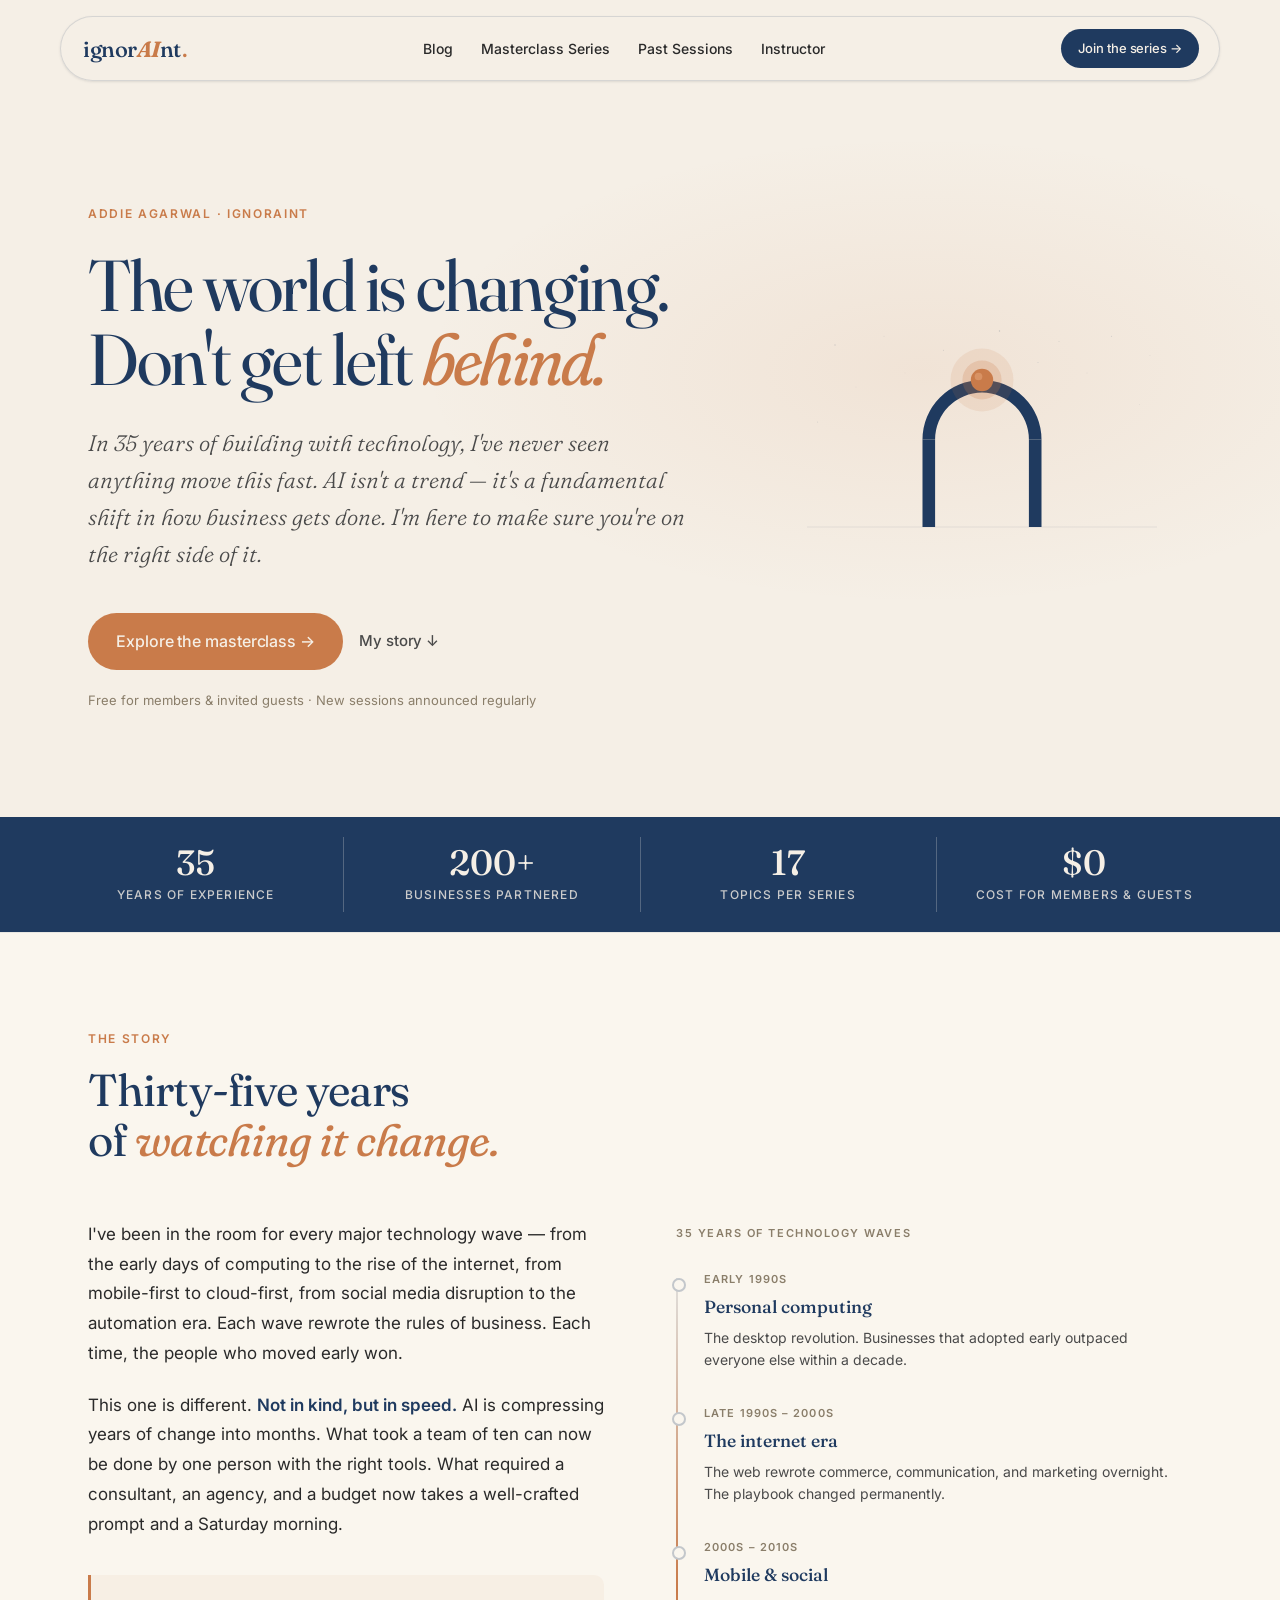
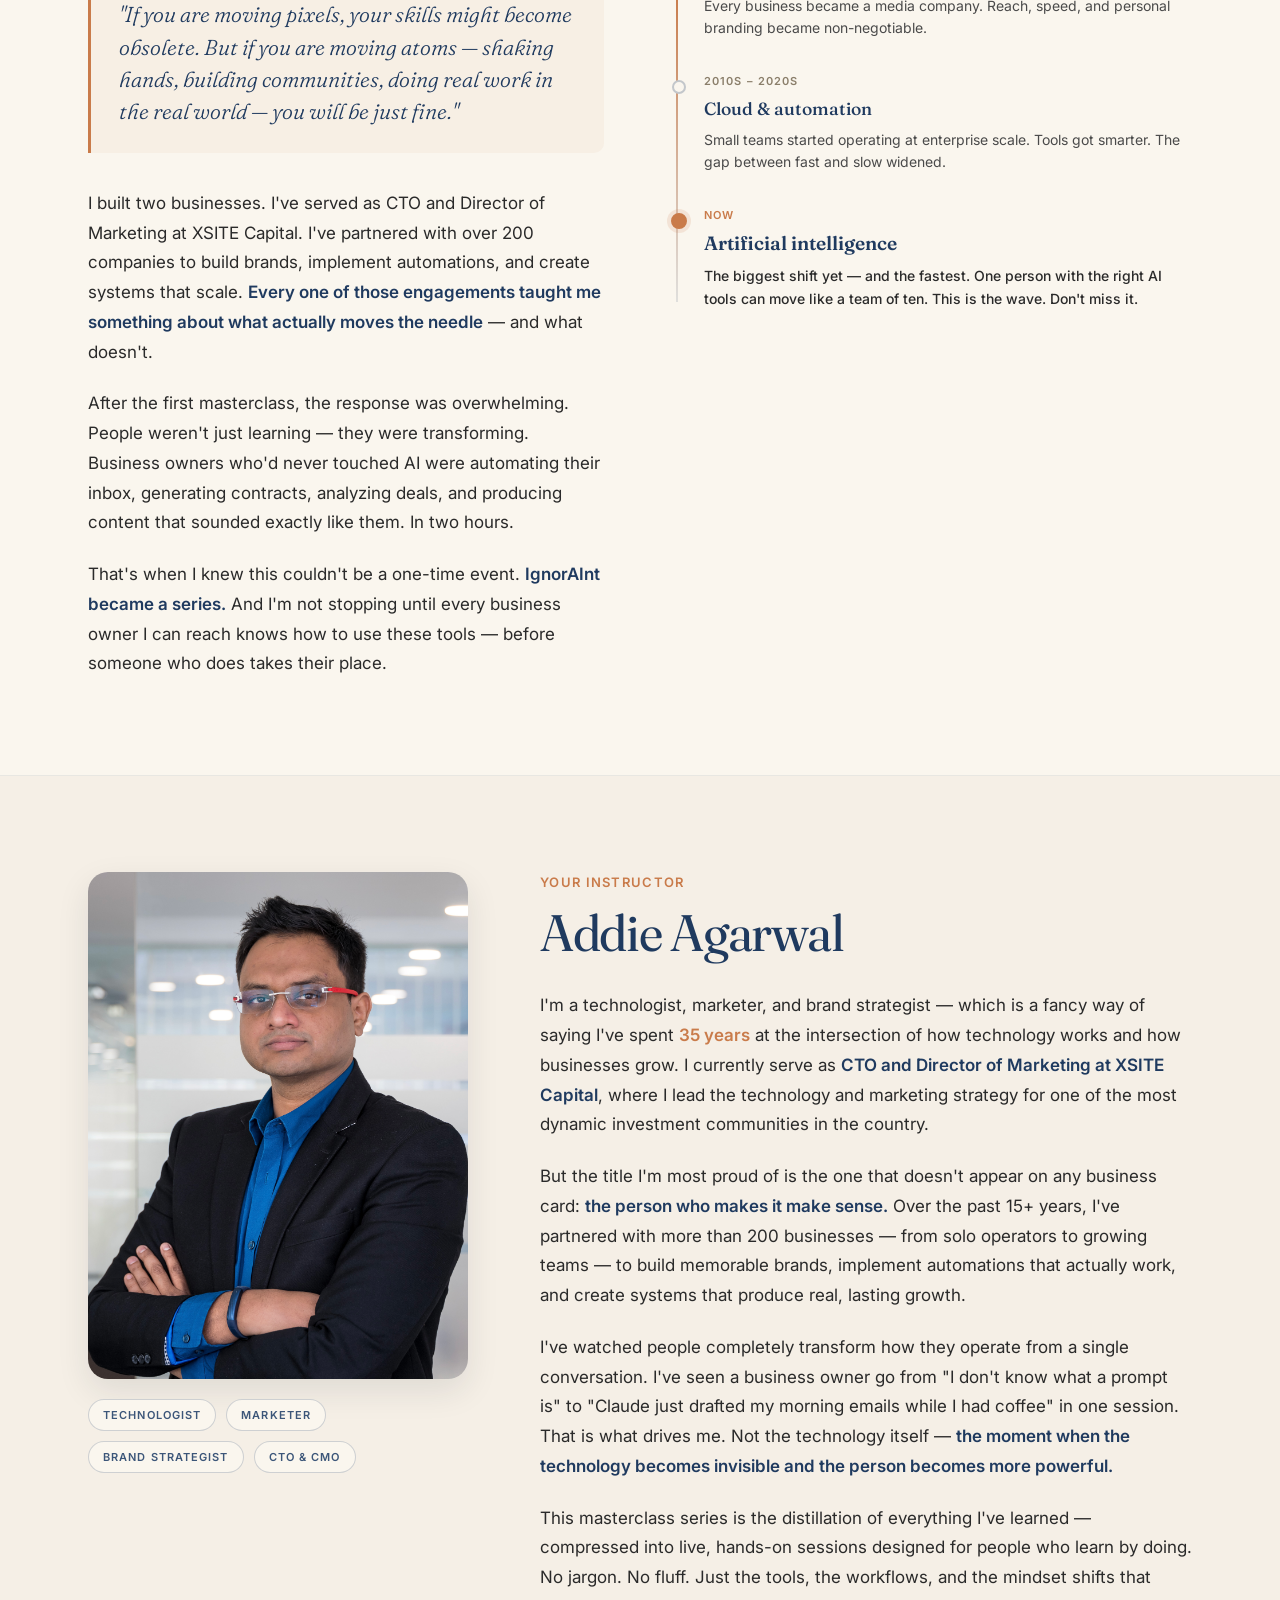
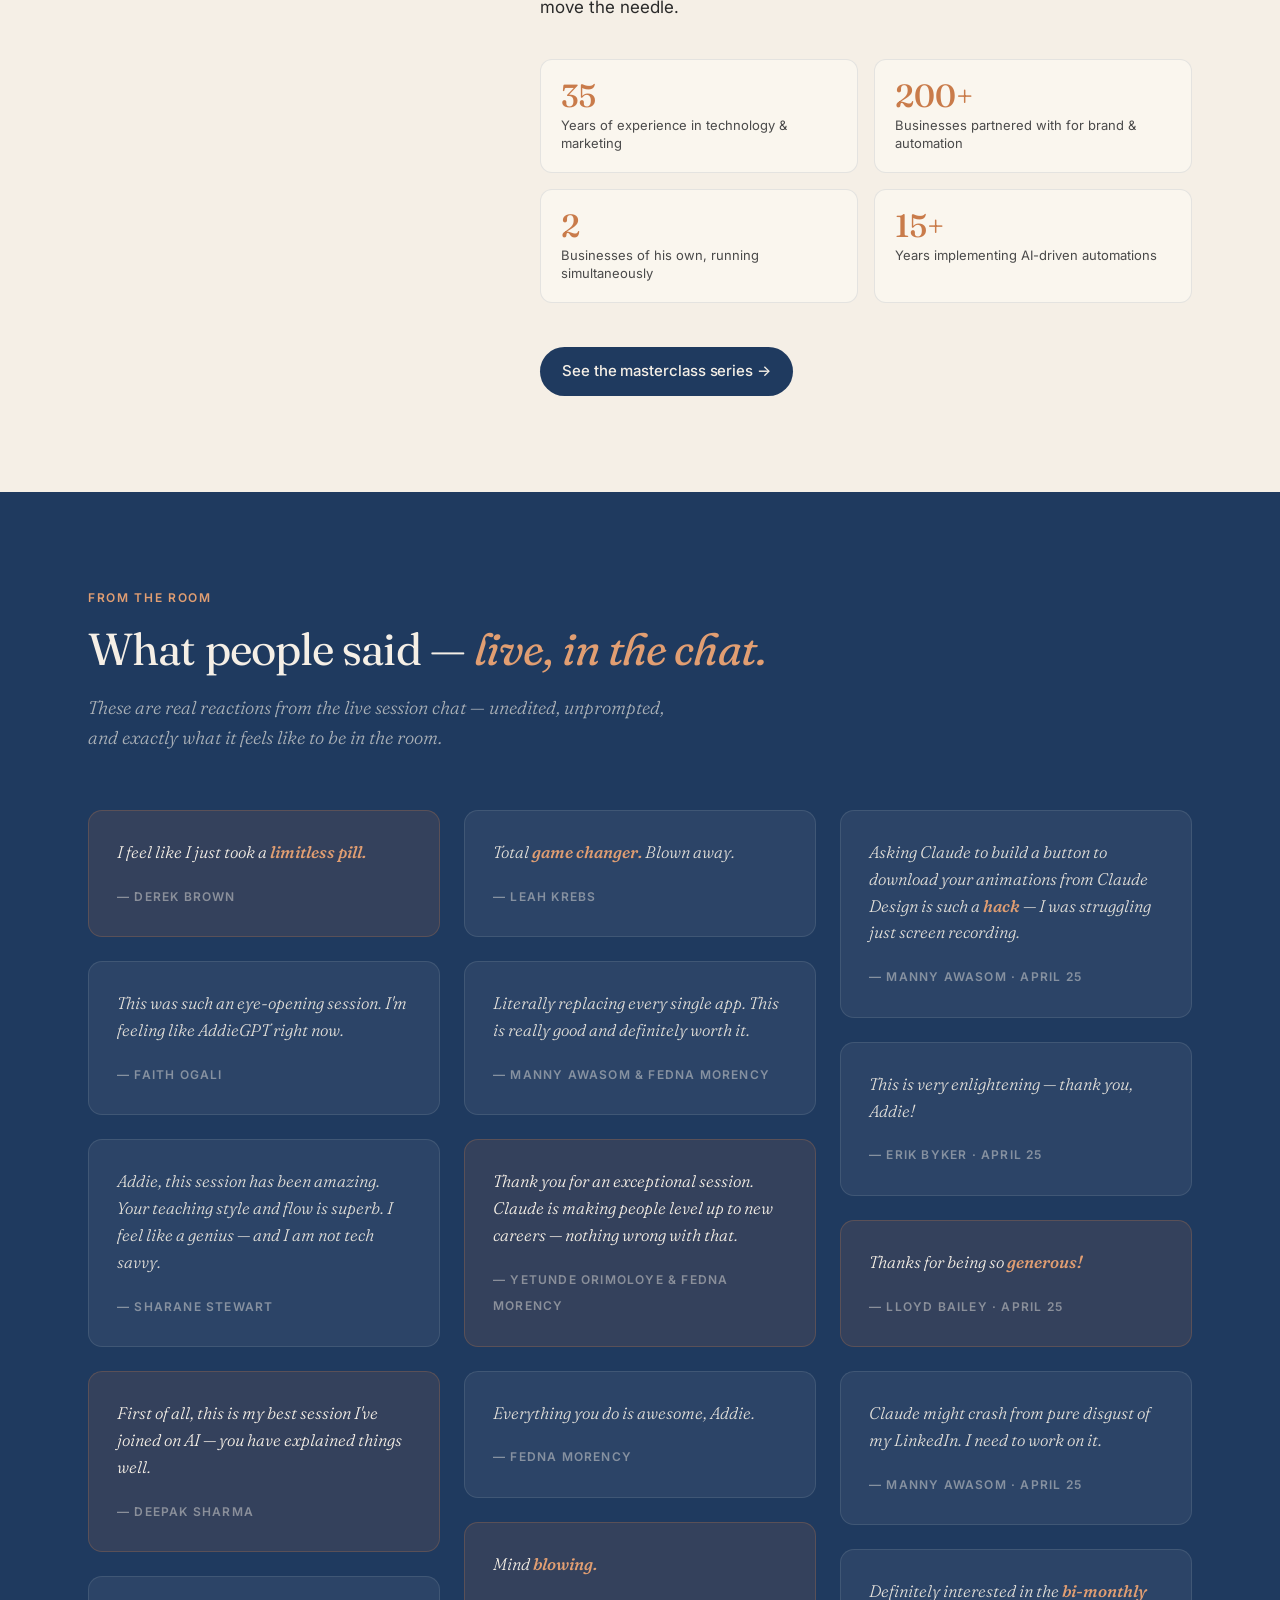
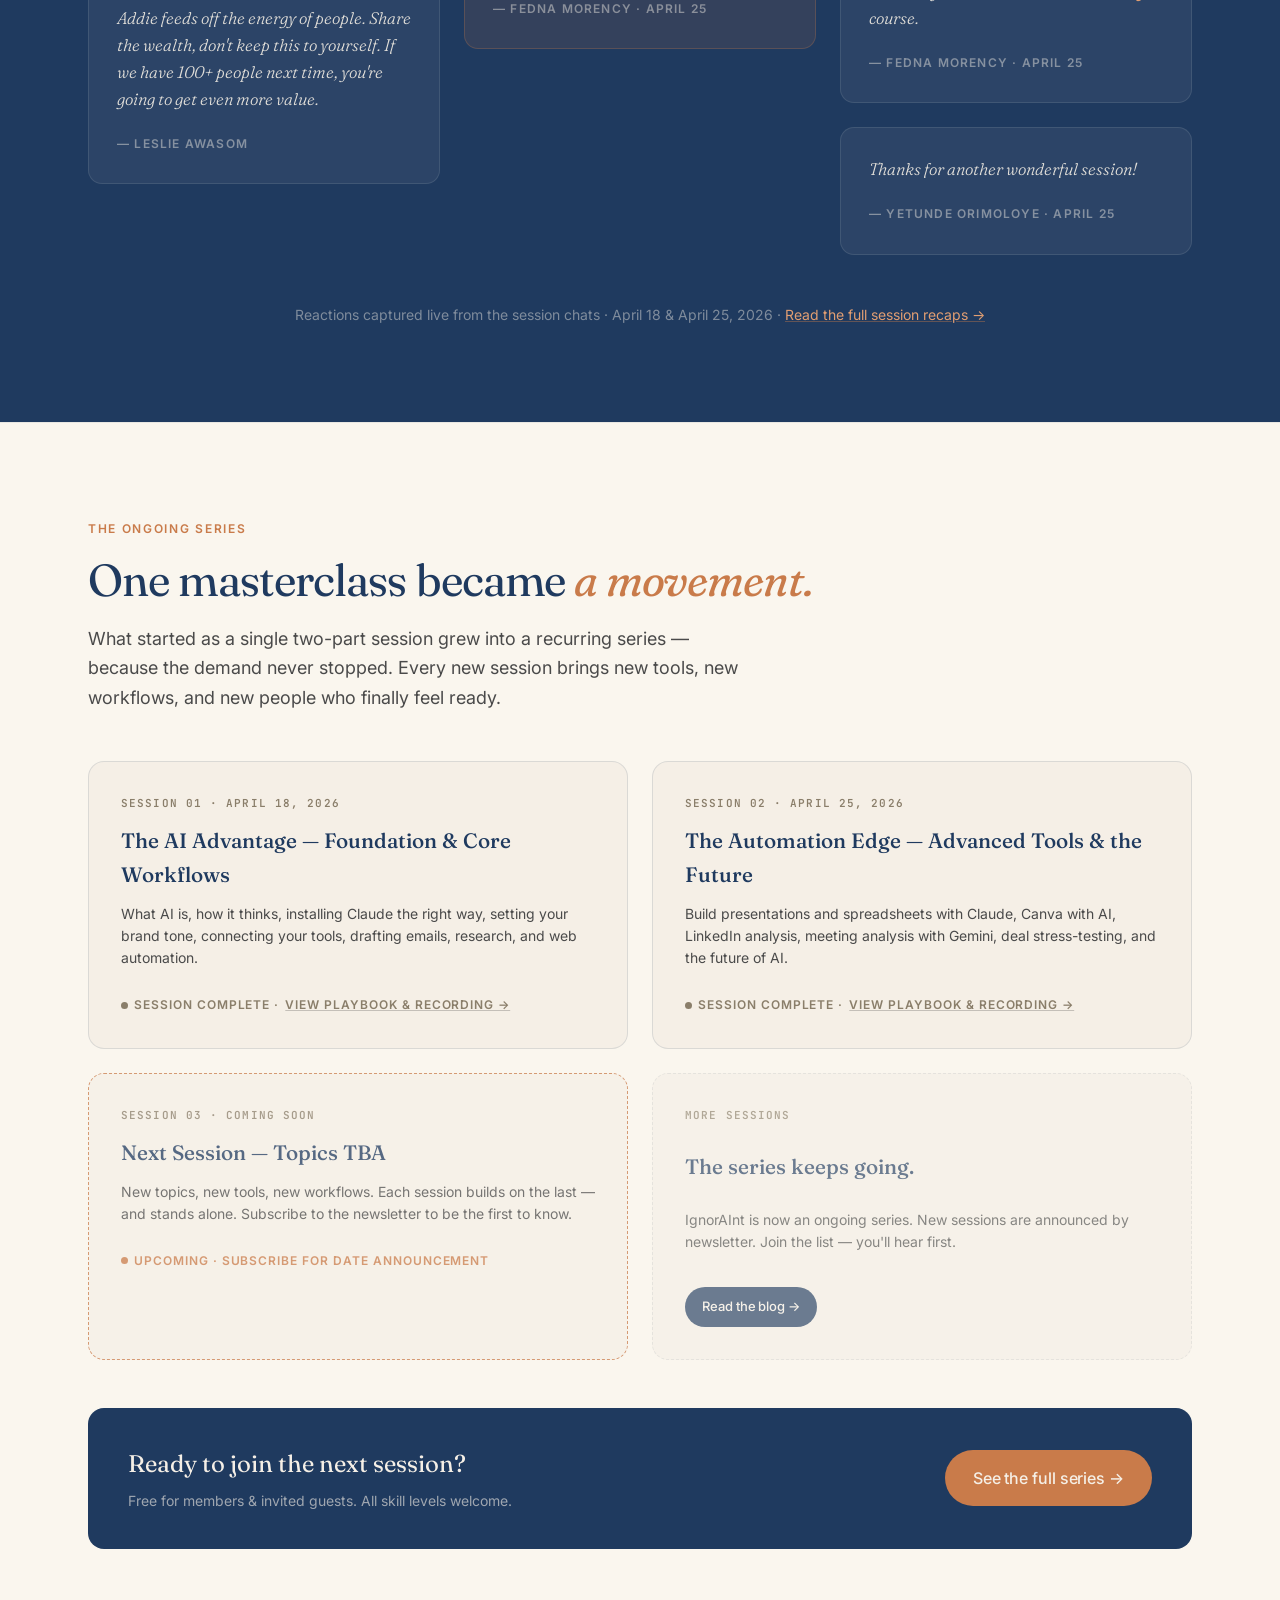
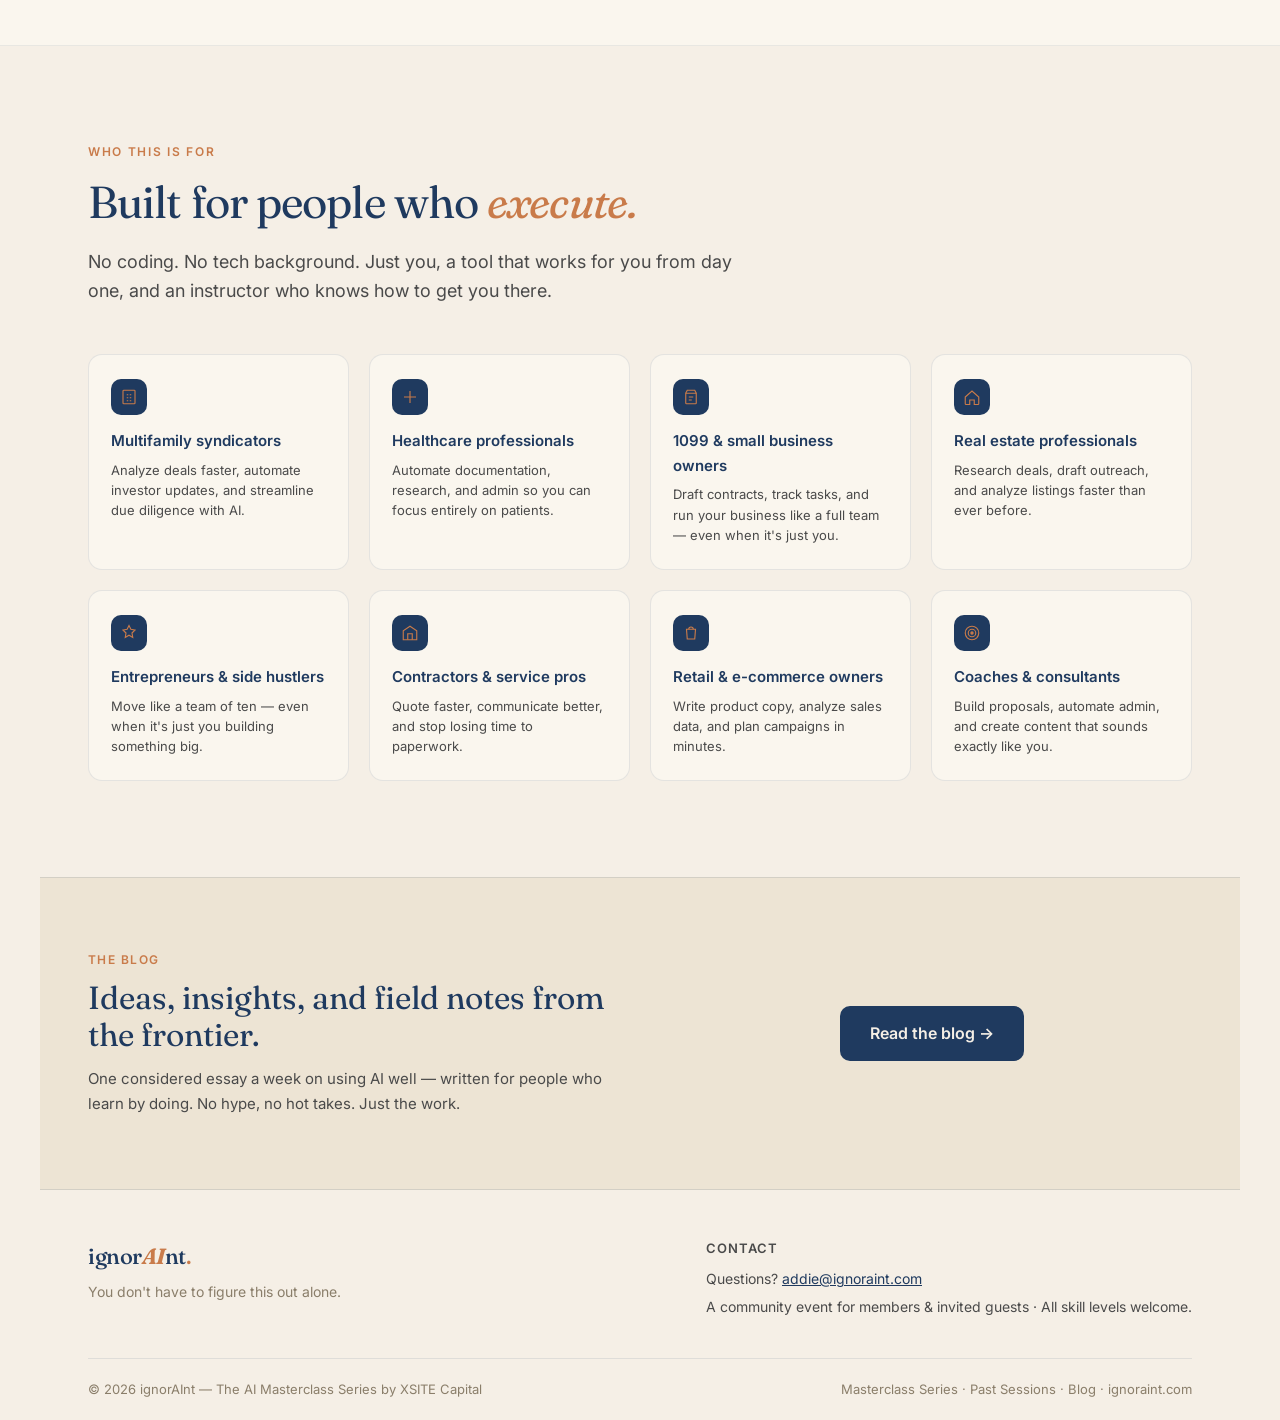
==== commit 7e7ecc0d: "Drop dark/grey scroll-state nav on homepage The nav was switching to a navy/orange treatment via a ." ====
--- a/index.html
+++ b/index.html
@@ -74,9 +74,10 @@
   position: sticky;
   top: 0;
   z-index: 50;
-  padding: 16px 24px 0;
-  /* padding-top replaces margin-top so the outer div starts at page top,
-     eliminating the gap where body background would bleed through */
+  padding: 16px 24px 16px;
+  /* Solid cream backdrop so the cream pill stays cream over any section
+     behind it (dark hero, dark testimonials, etc.) */
+  background: var(--paper);
 }
 .site-nav {
   max-width: 1160px;
@@ -85,7 +86,7 @@
   align-items: center;
   justify-content: space-between;
   padding: 12px 20px 12px 22px;
-  background: rgba(245, 239, 230, 0.82);
+  background: rgba(245, 239, 230, 0.96);
   backdrop-filter: blur(18px);
   -webkit-backdrop-filter: blur(18px);
   border: 1px solid rgba(31,58,95,0.14);
@@ -966,35 +967,9 @@
   position: relative;
 }
 
-/* ============ NAV — scroll-based dark/light ============ */
-/* Default: light (cream pill) — already defined above.
-   When .nav-on-dark is added by JS (over the dark hero): */
-.site-nav-outer.nav-on-dark {
-  background: var(--paper); /* fills the padding area above the pill with cream */
-}
-.site-nav-outer.nav-on-dark .site-nav {
-  background: rgba(20, 40, 72, 0.55);
-  backdrop-filter: blur(20px);
-  -webkit-backdrop-filter: blur(20px);
-  border-color: rgba(245, 239, 230, 0.1);
-  box-shadow: 0 1px 3px rgba(0,0,0,0.25);
-}
-.site-nav-outer.nav-on-dark .nav-word { color: var(--paper); }
-.site-nav-outer.nav-on-dark .nav-word .ai { color: var(--ember-soft); }
-.site-nav-outer.nav-on-dark .nav-word .dot-period { color: var(--ember-soft); }
-.site-nav-outer.nav-on-dark .nav-mid a { color: rgba(245,239,230,0.75); }
-.site-nav-outer.nav-on-dark .nav-mid a:hover { color: var(--ember-soft); }
-.site-nav-outer.nav-on-dark .nav-toggle span { background: var(--paper); }
-.site-nav-outer.nav-on-dark .btn-primary { background: var(--ember); }
-.site-nav-outer.nav-on-dark .nav-drawer {
-  background: rgba(20,40,72,0.96);
-  border-color: rgba(245,239,230,0.1);
-}
-.site-nav-outer.nav-on-dark .nav-drawer a {
-  color: rgba(245,239,230,0.8);
-  border-bottom-color: rgba(245,239,230,0.07);
-}
-.site-nav-outer.nav-on-dark .nav-drawer a:hover { color: var(--ember-soft); }
+/* ============ NAV — single light state (cream pill) ============ */
+/* Previously toggled .nav-on-dark over the dark hero, but the result read as a
+   muddy slate. The pill now stays cream across every section. */
 
 /* ============ ARCH SVG (static, blends into hero background) ============ */
 .hero-arch-wrap {
@@ -1039,7 +1014,7 @@
 <body>
 
 <!-- ============ NAV (lives at body level so sticky works across whole page) ============ -->
-<div class="site-nav-outer nav-on-dark" id="site-nav-outer">
+<div class="site-nav-outer" id="site-nav-outer">
   <nav class="site-nav">
     <a class="nav-word" href="index.html">ignor<span class="ai">AI</span>nt<span class="dot-period">.</span></a>
     <div class="nav-mid">
@@ -1065,7 +1040,6 @@
   (function(){
     var t = document.getElementById('nav-toggle');
     var d = document.getElementById('nav-drawer');
-    var nav = document.getElementById('site-nav-outer');
 
     /* Hamburger toggle */
     if (t && d) {
@@ -1075,29 +1049,6 @@
         t.setAttribute('aria-expanded', open ? 'true' : 'false');
       });
       d.querySelectorAll('a').forEach(function(a){ a.addEventListener('click', closeDrawer); });
-    }
-
-    /* Dark/light nav: add .nav-on-dark while the dark hero wrap is visible */
-    function updateNav() {
-      if (!nav) return;
-      var wrap = document.getElementById('page-hero-wrap');
-      /* If the wrap isn't in the DOM yet (this script runs inline before the
-         hero is parsed), leave the initial .nav-on-dark from the HTML alone —
-         otherwise we'd flash the cream body background above the pill on load. */
-      if (!wrap) return;
-      var bottom = wrap.getBoundingClientRect().bottom;
-      if (bottom > 60) {
-        nav.classList.add('nav-on-dark');
-      } else {
-        nav.classList.remove('nav-on-dark');
-      }
-    }
-    window.addEventListener('scroll', updateNav, { passive: true });
-    /* Defer first run until after the hero wrap is parsed. */
-    if (document.readyState === 'loading') {
-      document.addEventListener('DOMContentLoaded', updateNav);
-    } else {
-      updateNav();
     }
   })();
 </script>
